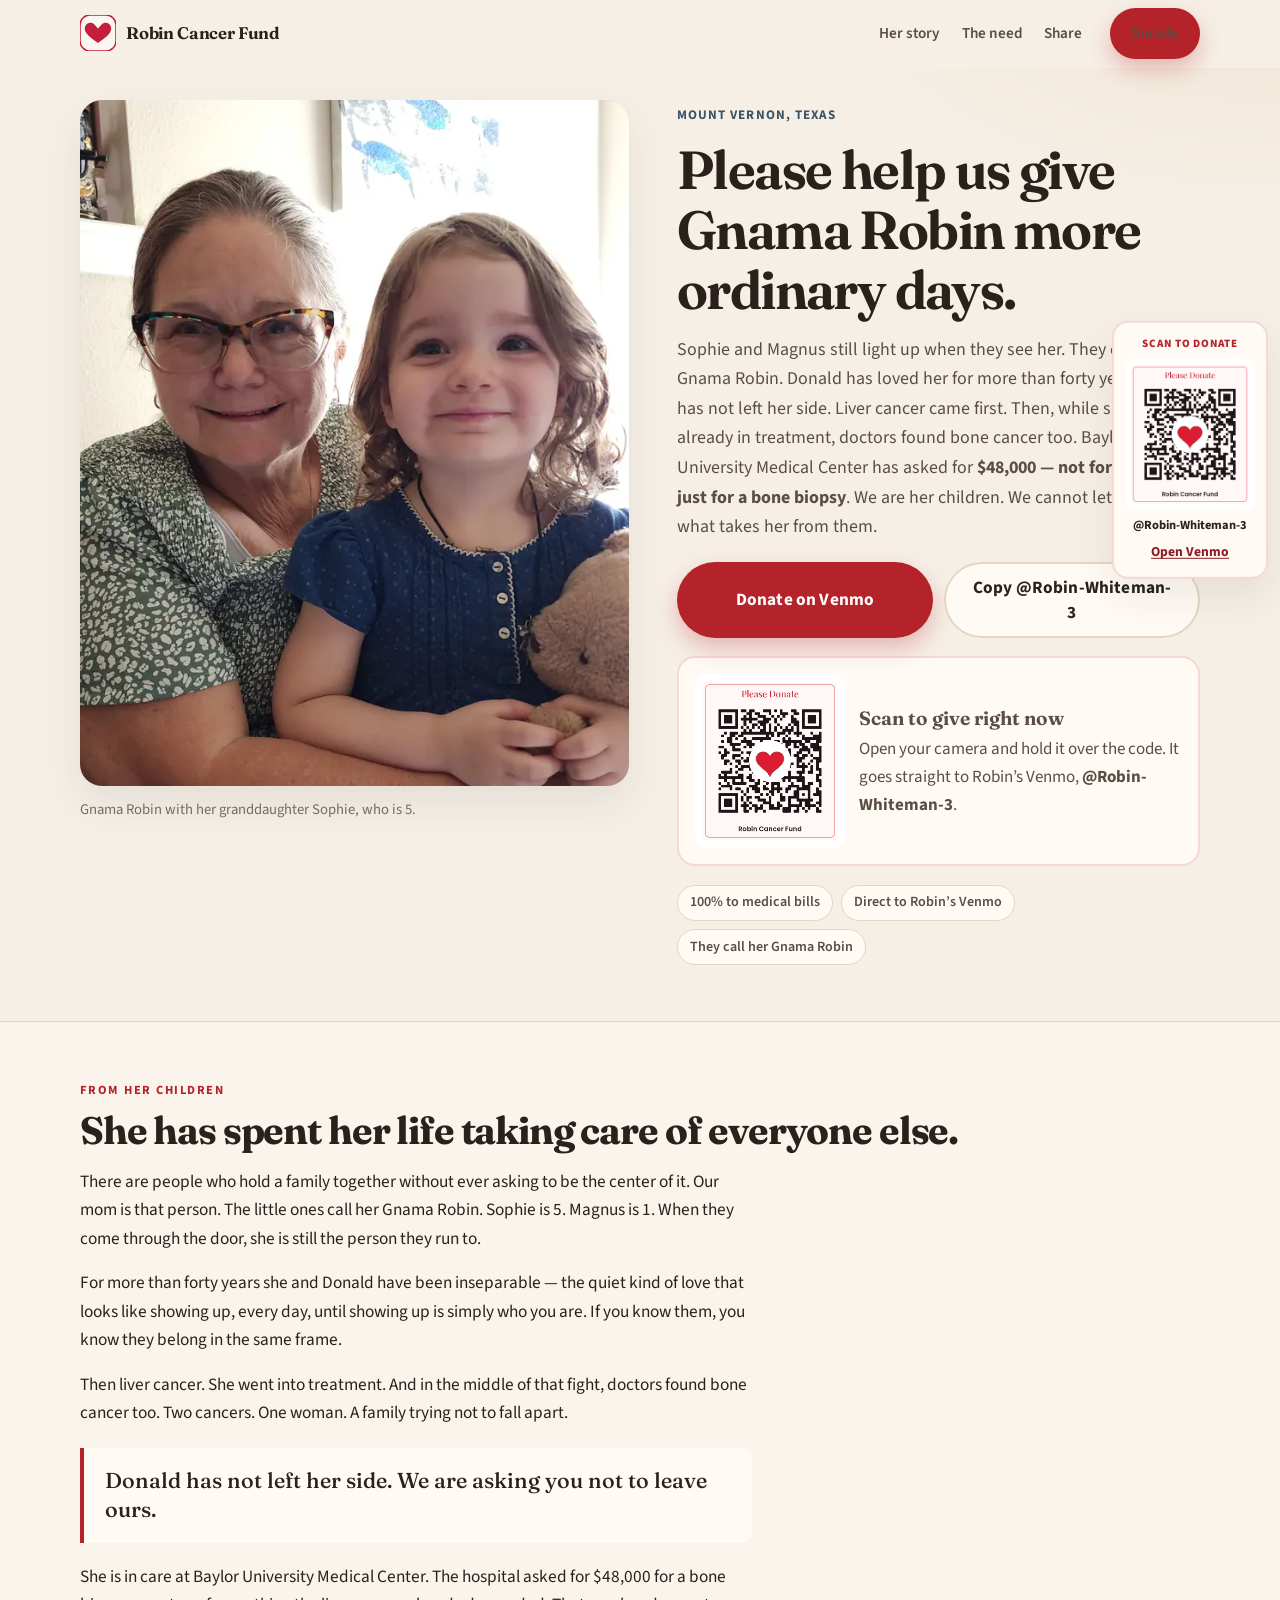
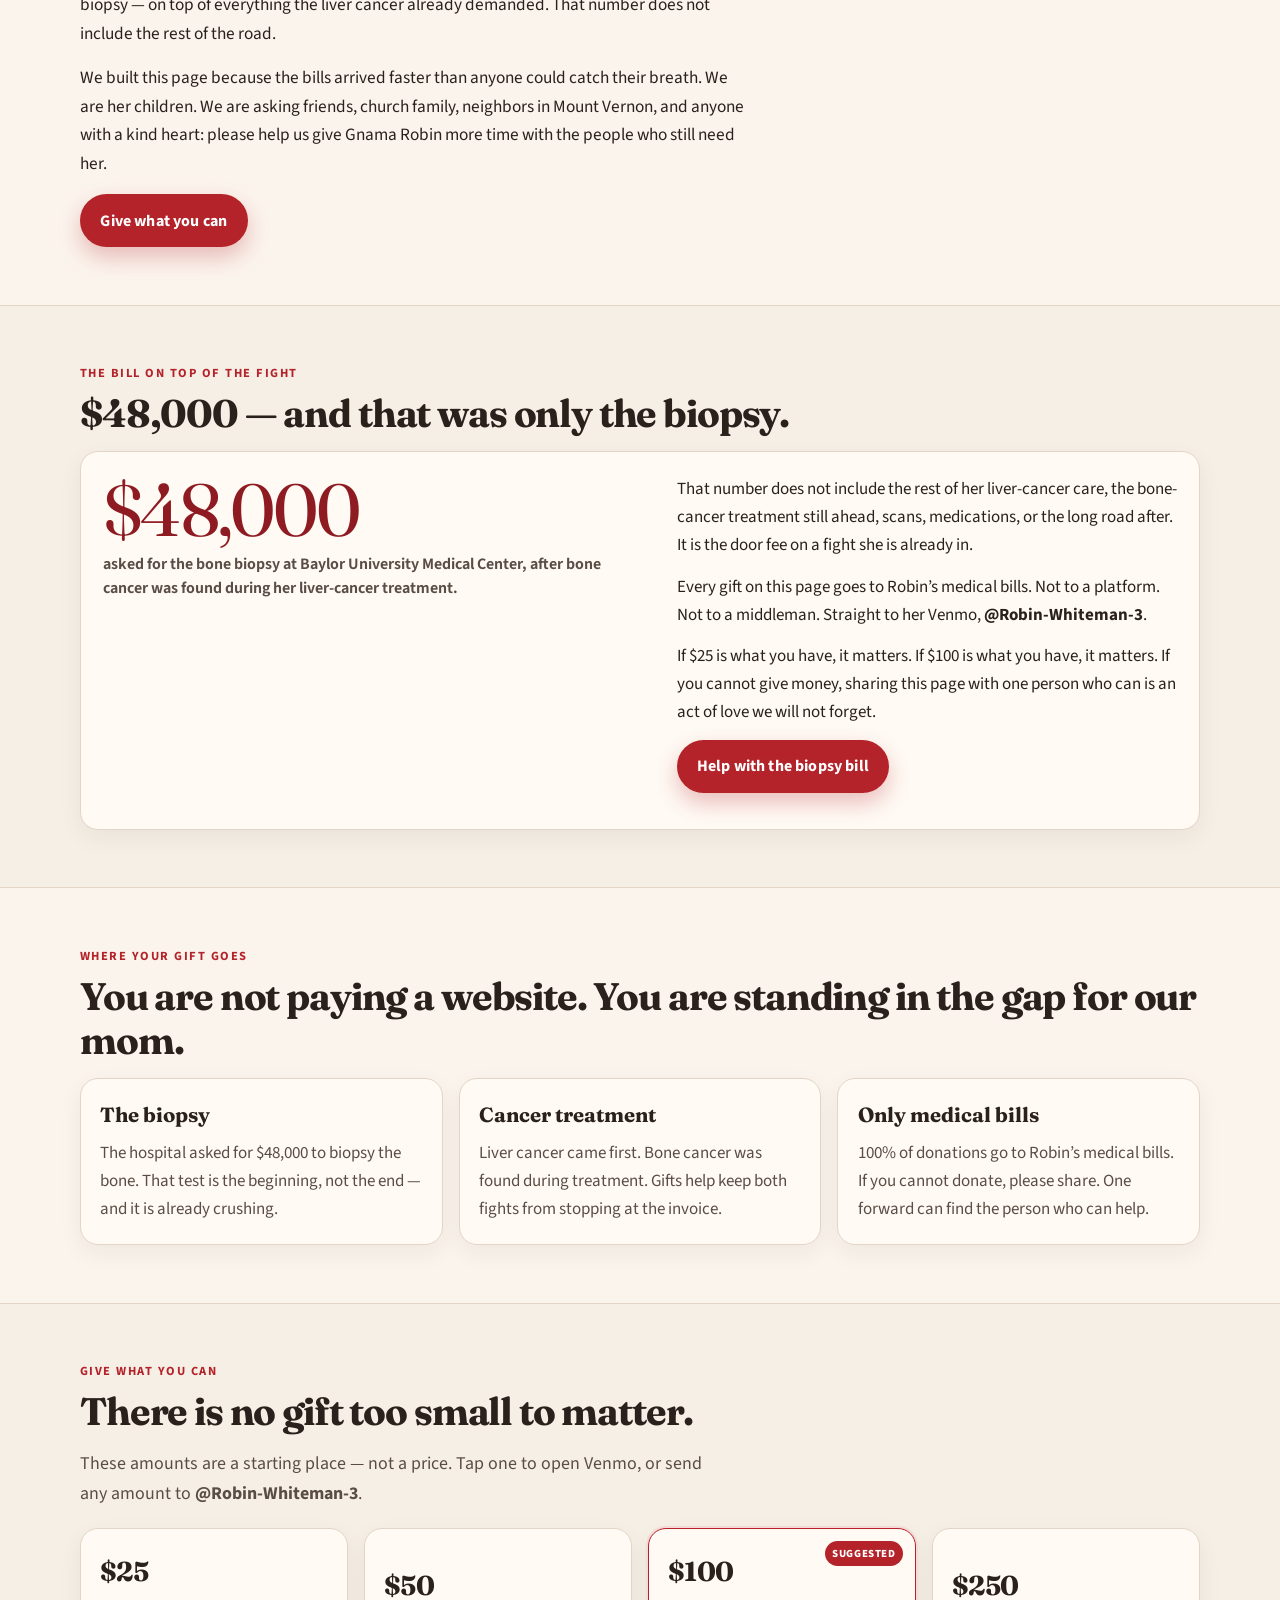
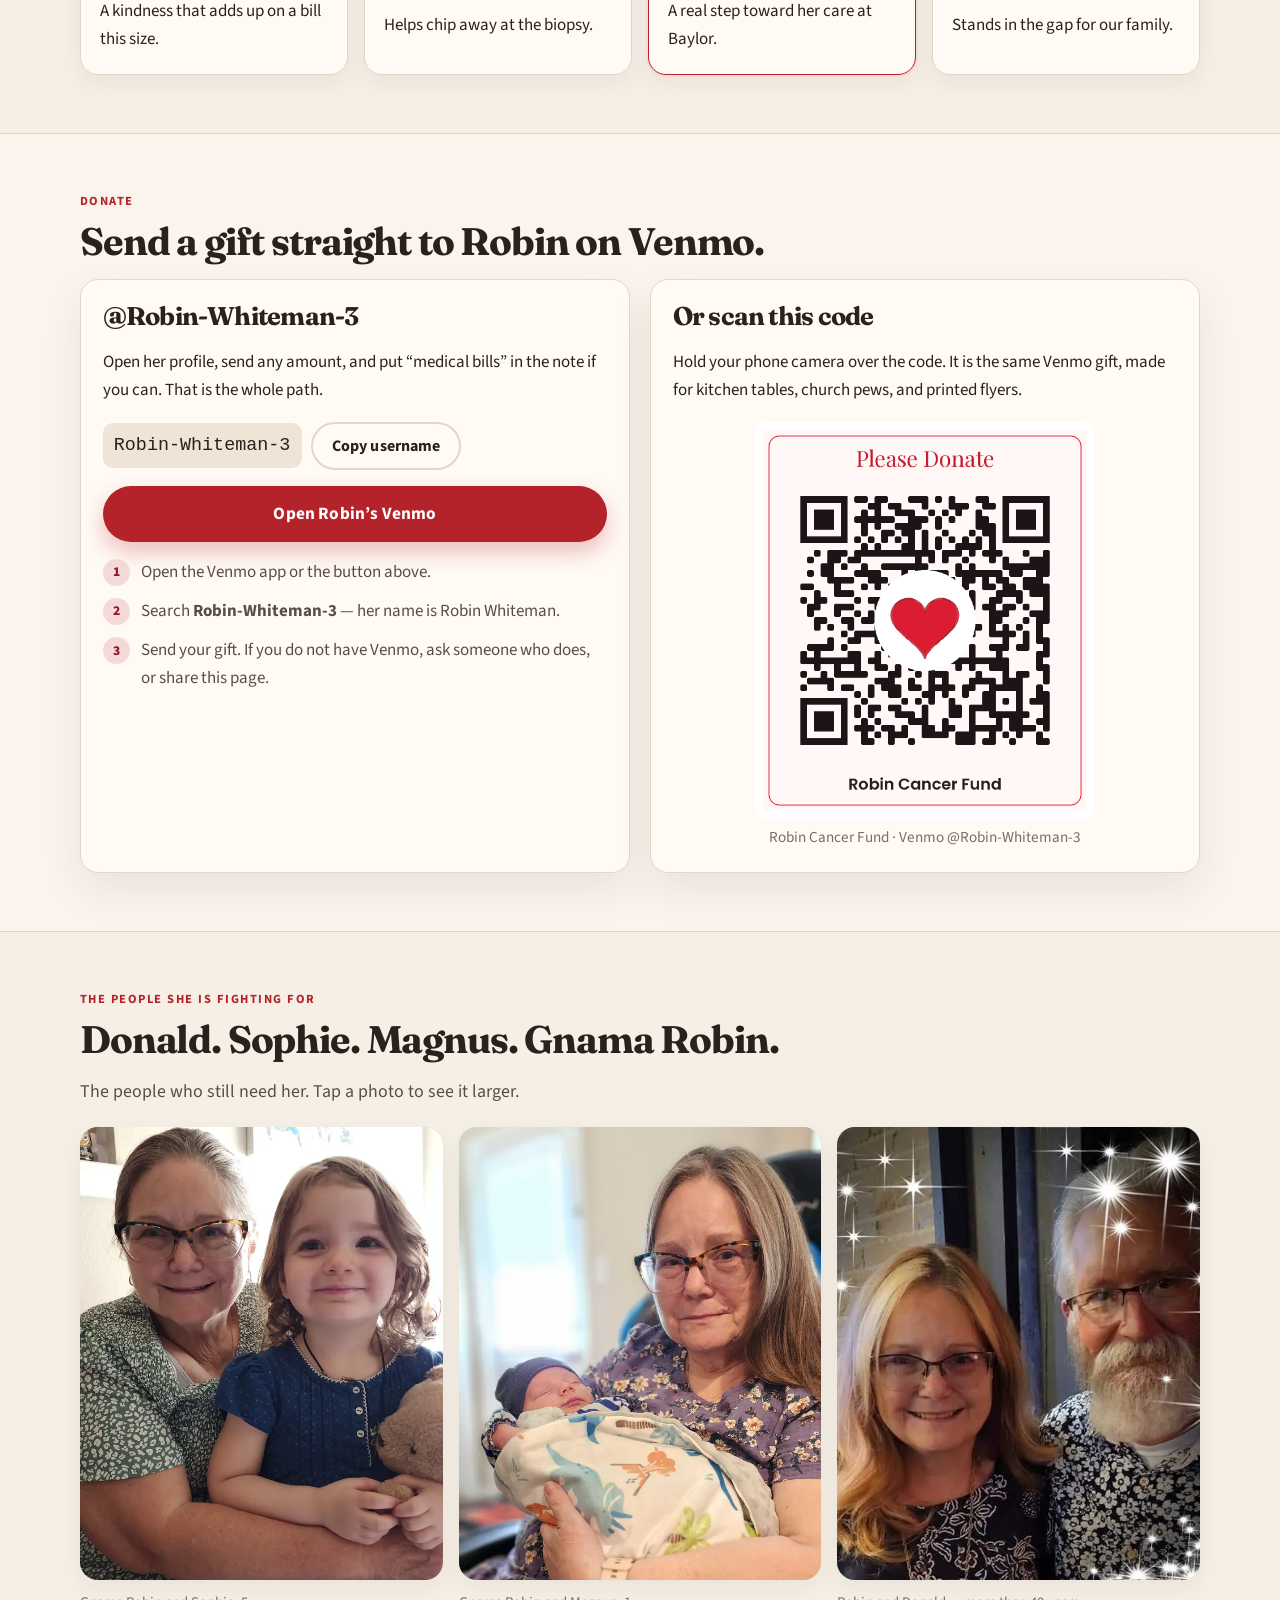
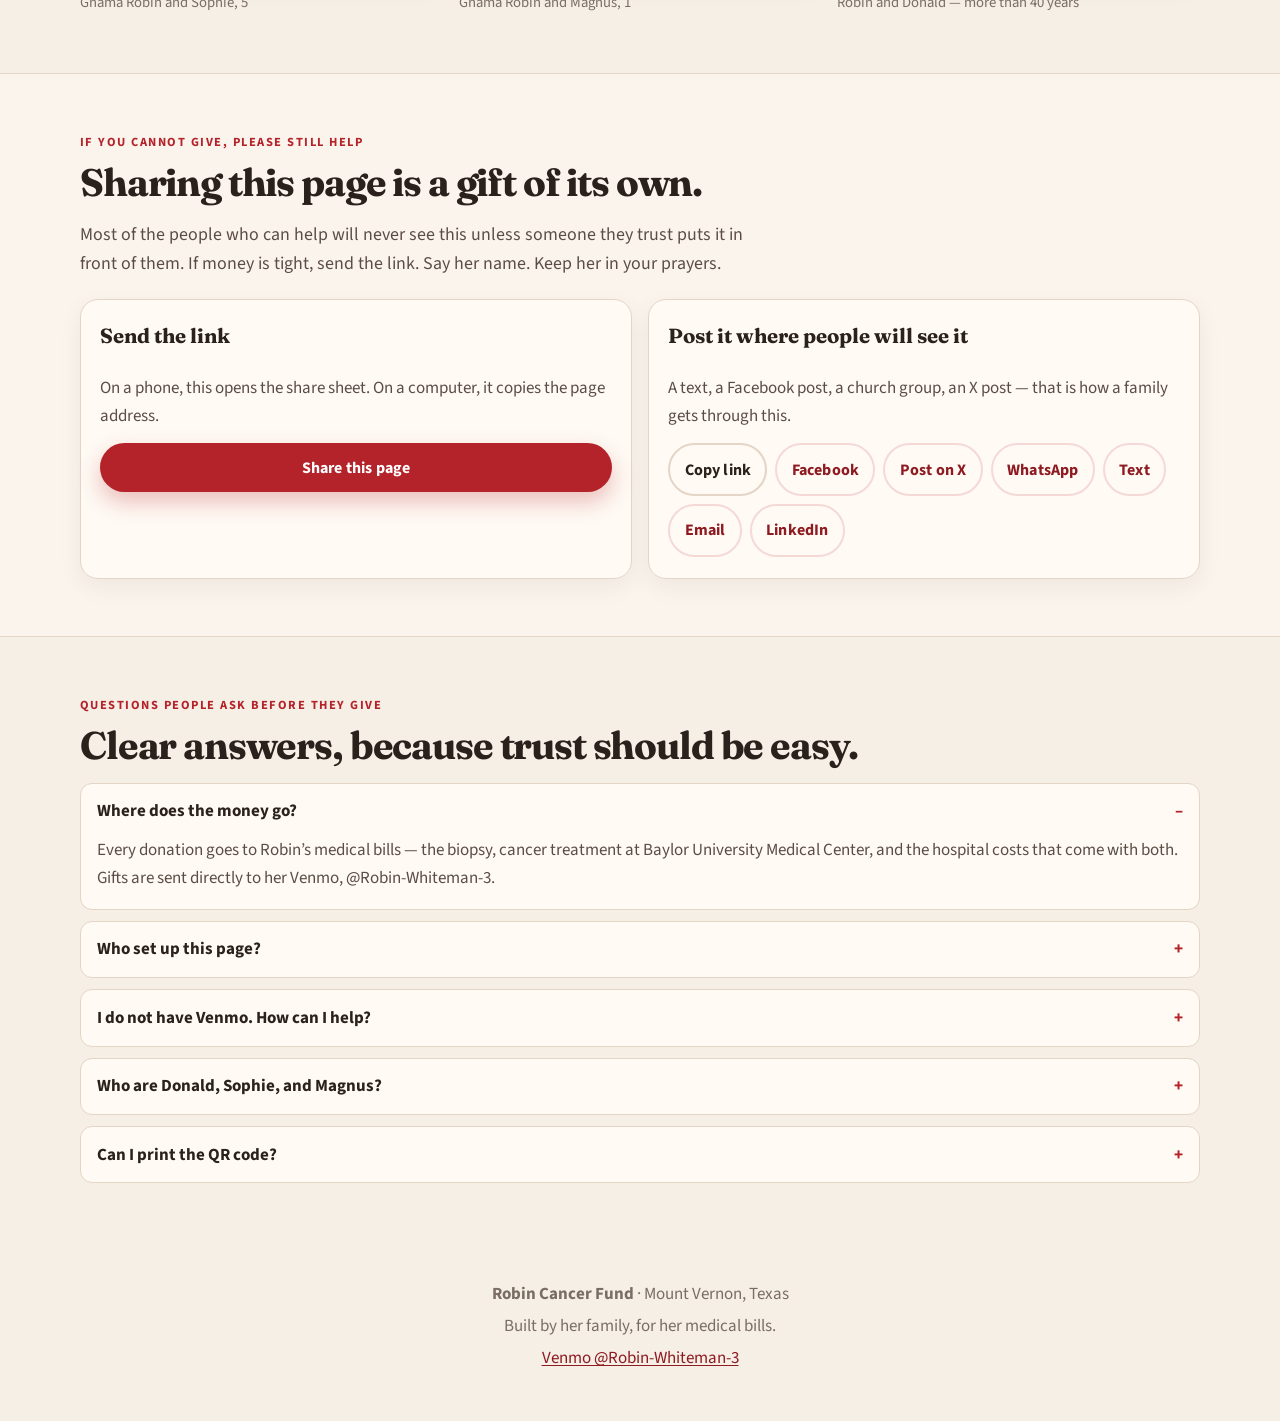
==== index.html @ 2c0c7317 "Add files via upload" ====
<!DOCTYPE html>
<html lang="en">
<head>
  <meta charset="utf-8">
  <meta name="viewport" content="width=device-width, initial-scale=1, viewport-fit=cover">
  <title>Help Robin Whiteman Fight Cancer — Robin Cancer Fund</title>
  <meta name="description" content="Help Gnama Robin. Liver cancer, then bone cancer found in treatment. Her family is raising funds for medical bills at Baylor University Medical Center. Donate on Venmo @Robin-Whiteman-3.">
  <meta name="theme-color" content="#f6efe6">
  <meta name="color-scheme" content="light">
  <meta name="robots" content="index,follow">
  <link rel="canonical" href="https://YOURUSER.github.io/robin-cancer-fund/">

  <meta property="og:type" content="website">
  <meta property="og:title" content="Help Robin Whiteman fight for more time with the people she loves">
  <meta property="og:description" content="They call her Gnama Robin. Liver cancer came first. Then doctors found bone cancer too. Please give or share — every gift goes to her medical bills.">
  <meta property="og:url" content="https://YOURUSER.github.io/robin-cancer-fund/">
  <meta property="og:image" content="https://YOURUSER.github.io/robin-cancer-fund/assets/img/og-share.jpg">
  <meta property="og:image:width" content="1200">
  <meta property="og:image:height" content="630">
  <meta property="og:image:alt" content="Robin Whiteman with her granddaughter Sophie">

  <meta name="twitter:card" content="summary_large_image">
  <meta name="twitter:title" content="Help Robin Whiteman fight cancer">
  <meta name="twitter:description" content="They call her Gnama Robin. Liver cancer, then bone cancer found in treatment. A $48,000 biopsy bill. Every gift goes to her medical bills on Venmo.">
  <meta name="twitter:image" content="https://YOURUSER.github.io/robin-cancer-fund/assets/img/og-share.jpg">

  <link rel="icon" href="assets/img/favicon.svg" type="image/svg+xml">
  <link rel="icon" href="assets/img/favicon-32.png" sizes="32x32" type="image/png">
  <link rel="apple-touch-icon" href="assets/img/apple-touch-icon.png">
  <link rel="manifest" href="site.webmanifest">

  <link rel="preconnect" href="https://fonts.googleapis.com">
  <link rel="preconnect" href="https://fonts.gstatic.com" crossorigin>
  <link rel="preload" as="style" href="https://fonts.googleapis.com/css2?family=Fraunces:opsz,wght@9..144,500;9..144,650;9..144,700&family=Source+Sans+3:ital,wght@0,400;0,600;0,700;1,400&display=swap">
  <link rel="stylesheet" href="https://fonts.googleapis.com/css2?family=Fraunces:opsz,wght@9..144,500;9..144,650;9..144,700&family=Source+Sans+3:ital,wght@0,400;0,600;0,700;1,400&display=swap">
  <link rel="preload" as="image" href="assets/img/robin-sophie-960.webp" type="image/webp" imagesrcset="assets/img/robin-sophie-640.webp 640w, assets/img/robin-sophie-960.webp 960w, assets/img/robin-sophie-1400.webp 1400w" imagesizes="(max-width: 899px) 100vw, 48vw">
  <link rel="stylesheet" href="assets/css/styles.css">

  <script type="application/ld+json">
  {
    "@context": "https://schema.org",
    "@type": "WebPage",
    "name": "Robin Cancer Fund",
    "headline": "Help Robin Whiteman fight for more time with the people she loves",
    "description": "A family fundraising page for Gnama Robin’s medical bills after liver cancer, and bone cancer found during treatment.",
    "inLanguage": "en-US",
    "about": {
      "@type": "Person",
      "name": "Robin J. Whiteman",
      "givenName": "Robin",
      "familyName": "Whiteman",
      "homeLocation": {
        "@type": "Place",
        "address": {
          "@type": "PostalAddress",
          "addressLocality": "Mount Vernon",
          "addressRegion": "TX",
          "addressCountry": "US"
        }
      }
    }
  }
  </script>
</head>
<body>
  <a class="skip-link" href="#donate">Skip to donate</a>

  <header class="site-header">
    <div class="header-inner">
      <a class="brand" href="#top">
        <svg class="brand-mark" viewBox="0 0 36 36" aria-hidden="true">
          <rect width="36" height="36" rx="10" fill="#FBF6F1" stroke="#C41E3A" stroke-width="1.5"/>
          <path fill="#C41E3A" d="M18 28s-8.1-5.2-11.5-9.7C4 15.3 4.2 11 7.2 8.8c2.2-1.7 5.4-1.3 7.2.7L18 13.6l3.6-4.1c1.8-2 5-2.4 7.2-.7 3 2.2 3.2 6.5.7 9.5C26.1 22.8 18 28 18 28z"/>
        </svg>
        <span class="brand-name">Robin Cancer Fund</span>
      </a>
      <nav class="nav" aria-label="Page">
        <a href="#story">Her story</a>
        <a href="#need">The need</a>
        <a href="#share">Share</a>
        <a class="btn btn-primary header-cta" href="https://account.venmo.com/u/Robin-Whiteman-3" target="_blank" rel="noopener noreferrer">Donate</a>
      </nav>
      <a class="btn btn-primary header-cta header-cta-mobile" href="https://account.venmo.com/u/Robin-Whiteman-3" target="_blank" rel="noopener noreferrer">Donate</a>
    </div>
  </header>

  <main id="top">
    <section class="hero">
      <div class="container hero-grid">
        <figure class="hero-media">
          <div class="hero-photo-wrap">
            <picture>
              <source type="image/webp" srcset="assets/img/robin-sophie-640.webp 640w, assets/img/robin-sophie-960.webp 960w, assets/img/robin-sophie-1400.webp 1400w" sizes="(max-width: 899px) 92vw, 46vw">
              <img
                src="assets/img/robin-sophie.jpg"
                srcset="assets/img/robin-sophie-640.jpg 640w, assets/img/robin-sophie-960.jpg 960w, assets/img/robin-sophie-1400.jpg 1400w"
                sizes="(max-width: 899px) 92vw, 46vw"
                width="960"
                height="2059"
                alt="Robin Whiteman smiling with her granddaughter Sophie"
                fetchpriority="high">
            </picture>
          </div>
          <figcaption class="hero-caption">Gnama Robin with her granddaughter Sophie, who is 5.</figcaption>
        </figure>

        <div class="hero-copy">
          <p class="kicker">Mount Vernon, Texas</p>
          <h1>Please help us give Gnama Robin more ordinary days.</h1>
          <p class="lede">Sophie and Magnus still light up when they see her. They call her Gnama Robin. Donald has loved her for more than forty years, and he has not left her side. Liver cancer came first. Then, while she was already in treatment, doctors found bone cancer too. Baylor University Medical Center has asked for <strong>$48,000 — not for the cure, just for a bone biopsy</strong>. We are her children. We cannot let a bill be what takes her from them.</p>
          <div class="hero-ctas">
            <a class="btn btn-primary btn-large" href="https://account.venmo.com/u/Robin-Whiteman-3" target="_blank" rel="noopener noreferrer">Donate on Venmo</a>
            <button class="btn btn-secondary btn-large" type="button" data-copy="Robin-Whiteman-3">Copy @Robin-Whiteman-3</button>
          </div>
          <div class="hero-qr" id="hero-qr">
            <img src="assets/img/qr-donate.png" width="1058" height="1246" alt="Scan this QR code to donate to Robin on Venmo">
            <div>
              <p class="hero-qr-title">Scan to give right now</p>
              <p>Open your camera and hold it over the code. It goes straight to Robin’s Venmo, <strong>@Robin-Whiteman-3</strong>.</p>
            </div>
          </div>
          <div class="trust-row" aria-label="Why this page is trustworthy">
            <span class="trust-chip">100% to medical bills</span>
            <span class="trust-chip">Direct to Robin’s Venmo</span>
            <span class="trust-chip">They call her Gnama Robin</span>
          </div>
        </div>
      </div>
    </section>

    <section class="section section-alt" id="story">
      <div class="container">
        <p class="section-kicker">From her children</p>
        <h2 class="section-title">She has spent her life taking care of everyone else.</h2>
        <div class="story">
          <p>There are people who hold a family together without ever asking to be the center of it. Our mom is that person. The little ones call her Gnama Robin. Sophie is 5. Magnus is 1. When they come through the door, she is still the person they run to.</p>
          <p>For more than forty years she and Donald have been inseparable — the quiet kind of love that looks like showing up, every day, until showing up is simply who you are. If you know them, you know they belong in the same frame.</p>
          <p>Then liver cancer. She went into treatment. And in the middle of that fight, doctors found bone cancer too. Two cancers. One woman. A family trying not to fall apart.</p>
          <blockquote class="pull-quote">Donald has not left her side. We are asking you not to leave ours.</blockquote>
          <p>She is in care at Baylor University Medical Center. The hospital asked for $48,000 for a bone biopsy — on top of everything the liver cancer already demanded. That number does not include the rest of the road.</p>
          <p>We built this page because the bills arrived faster than anyone could catch their breath. We are her children. We are asking friends, church family, neighbors in Mount Vernon, and anyone with a kind heart: please help us give Gnama Robin more time with the people who still need her.</p>
          <p><a class="btn btn-primary" href="#donate">Give what you can</a></p>
        </div>
      </div>
    </section>

    <section class="section" id="need">
      <div class="container">
        <p class="section-kicker">The bill on top of the fight</p>
        <h2 class="section-title">$48,000 — and that was only the biopsy.</h2>
        <div class="need-panel reveal">
          <p class="need-amount">$48,000<span>asked for the bone biopsy at Baylor University Medical Center, after bone cancer was found during her liver-cancer treatment.</span></p>
          <div class="need-copy">
            <p>That number does not include the rest of her liver-cancer care, the bone-cancer treatment still ahead, scans, medications, or the long road after. It is the door fee on a fight she is already in.</p>
            <p>Every gift on this page goes to Robin’s medical bills. Not to a platform. Not to a middleman. Straight to her Venmo, <strong>@Robin-Whiteman-3</strong>.</p>
            <p>If $25 is what you have, it matters. If $100 is what you have, it matters. If you cannot give money, sharing this page with one person who can is an act of love we will not forget.</p>
            <p><a class="btn btn-primary" href="https://account.venmo.com/u/Robin-Whiteman-3" target="_blank" rel="noopener noreferrer">Help with the biopsy bill</a></p>
          </div>
        </div>
      </div>
    </section>

    <section class="section section-alt" id="help">
      <div class="container">
        <p class="section-kicker">Where your gift goes</p>
        <h2 class="section-title">You are not paying a website. You are standing in the gap for our mom.</h2>
        <div class="help-grid">
          <article class="card reveal">
            <h3>The biopsy</h3>
            <p>The hospital asked for $48,000 to biopsy the bone. That test is the beginning, not the end — and it is already crushing.</p>
          </article>
          <article class="card reveal">
            <h3>Cancer treatment</h3>
            <p>Liver cancer came first. Bone cancer was found during treatment. Gifts help keep both fights from stopping at the invoice.</p>
          </article>
          <article class="card reveal">
            <h3>Only medical bills</h3>
            <p>100% of donations go to Robin’s medical bills. If you cannot donate, please share. One forward can find the person who can help.</p>
          </article>
        </div>
      </div>
    </section>

    <section class="section" id="amounts">
      <div class="container">
        <p class="section-kicker">Give what you can</p>
        <h2 class="section-title">There is no gift too small to matter.</h2>
        <p class="lede" style="max-width: 40rem;">These amounts are a starting place — not a price. Tap one to open Venmo, or send any amount to <strong>@Robin-Whiteman-3</strong>.</p>
        <div class="gift-grid">
          <button class="card gift-card" type="button" data-venmo="25" aria-label="Donate 25 dollars on Venmo">
            <strong>$25</strong>
            A kindness that adds up on a bill this size.
          </button>
          <button class="card gift-card" type="button" data-venmo="50" aria-label="Donate 50 dollars on Venmo">
            <strong>$50</strong>
            Helps chip away at the biopsy.
          </button>
          <button class="card gift-card is-featured" type="button" data-venmo="100" aria-label="Donate 100 dollars on Venmo, suggested amount">
            <span class="ribbon">Suggested</span>
            <strong>$100</strong>
            A real step toward her care at Baylor.
          </button>
          <button class="card gift-card" type="button" data-venmo="250" aria-label="Donate 250 dollars on Venmo">
            <strong>$250</strong>
            Stands in the gap for our family.
          </button>
        </div>
      </div>
    </section>

    <section class="section section-alt" id="donate">
      <div class="container">
        <p class="section-kicker">Donate</p>
        <h2 class="section-title">Send a gift straight to Robin on Venmo.</h2>
        <div class="donate-grid">
          <div class="venmo-box reveal">
            <h3 class="section-title" style="font-size: 1.6rem;">@Robin-Whiteman-3</h3>
            <p>Open her profile, send any amount, and put “medical bills” in the note if you can. That is the whole path.</p>
            <div class="venmo-name">
              <code>Robin-Whiteman-3</code>
              <button class="btn btn-secondary" type="button" data-copy="Robin-Whiteman-3">Copy username</button>
            </div>
            <a class="btn btn-primary btn-large btn-full" href="https://account.venmo.com/u/Robin-Whiteman-3" target="_blank" rel="noopener noreferrer">Open Robin’s Venmo</a>
            <ol class="steps">
              <li>Open the Venmo app or the button above.</li>
              <li>Search <strong>Robin-Whiteman-3</strong> — her name is Robin Whiteman.</li>
              <li>Send your gift. If you do not have Venmo, ask someone who does, or share this page.</li>
            </ol>
          </div>
          <div class="qr-box reveal" id="qr">
            <h3 class="section-title" style="font-size: 1.6rem;">Or scan this code</h3>
            <p>Hold your phone camera over the code. It is the same Venmo gift, made for kitchen tables, church pews, and printed flyers.</p>
            <img src="assets/img/qr-donate.png" width="1058" height="1246" alt="Please donate QR code for the Robin Cancer Fund">
            <p class="qr-note">Robin Cancer Fund · Venmo @Robin-Whiteman-3</p>
          </div>
        </div>
      </div>
    </section>

    <section class="section" id="photos">
      <div class="container">
        <p class="section-kicker">The people she is fighting for</p>
        <h2 class="section-title">Donald. Sophie. Magnus. Gnama Robin.</h2>
        <p class="lede" style="max-width: 42rem;">The people who still need her. Tap a photo to see it larger.</p>
        <div class="gallery">
          <button class="gallery-item reveal" type="button" data-lightbox data-full="assets/img/robin-sophie-1400.jpg" data-caption="Gnama Robin with her granddaughter Sophie, who is 5.">
            <div class="frame">
              <picture>
                <source type="image/webp" srcset="assets/img/robin-sophie-640.webp 640w, assets/img/robin-sophie-960.webp 960w" sizes="(max-width: 899px) 92vw, 30vw">
                <img src="assets/img/robin-sophie-640.jpg" width="640" height="1372" alt="Robin with her granddaughter Sophie">
              </picture>
            </div>
            <span class="hero-caption">Gnama Robin and Sophie, 5</span>
          </button>
          <button class="gallery-item reveal" type="button" data-lightbox data-full="assets/img/robin-magnus-1400.jpg" data-caption="Gnama Robin with her grandson Magnus, who is 1.">
            <div class="frame">
              <picture>
                <source type="image/webp" srcset="assets/img/robin-magnus-640.webp 640w, assets/img/robin-magnus-960.webp 960w" sizes="(max-width: 899px) 92vw, 30vw">
                <img src="assets/img/robin-magnus-640.jpg" width="640" height="1370" alt="Robin holding her grandson Magnus as a newborn" style="object-position: center 18%;">
              </picture>
            </div>
            <span class="hero-caption">Gnama Robin and Magnus, 1</span>
          </button>
          <button class="gallery-item landscape reveal" type="button" data-lightbox data-full="assets/img/robin-donald.jpg" data-caption="Robin and Donald. Together more than 40 years, and still inseparable.">
            <div class="frame">
              <picture>
                <source type="image/webp" srcset="assets/img/robin-donald.webp">
                <img src="assets/img/robin-donald.jpg" width="614" height="626" alt="Robin and her husband Donald">
              </picture>
            </div>
            <span class="hero-caption">Robin and Donald — more than 40 years</span>
          </button>
        </div>
      </div>
    </section>

    <section class="section section-alt" id="share">
      <div class="container">
        <p class="section-kicker">If you cannot give, please still help</p>
        <h2 class="section-title">Sharing this page is a gift of its own.</h2>
        <p class="lede" style="max-width: 42rem;">Most of the people who can help will never see this unless someone they trust puts it in front of them. If money is tight, send the link. Say her name. Keep her in your prayers.</p>
        <div class="share-grid">
          <div class="card share-card reveal">
            <h3>Send the link</h3>
            <p>On a phone, this opens the share sheet. On a computer, it copies the page address.</p>
            <button class="btn btn-primary" type="button" data-share>Share this page</button>
          </div>
          <div class="card share-card reveal">
            <h3>Post it where people will see it</h3>
            <p>A text, a Facebook post, a church group, an X post — that is how a family gets through this.</p>
            <div class="share-actions">
              <button class="btn btn-secondary" type="button" data-copy-link>Copy link</button>
              <a class="btn btn-ghost" href="#" data-facebook-share>Facebook</a>
              <a class="btn btn-ghost" href="#" data-x-share>Post on X</a>
              <a class="btn btn-ghost" href="#" data-whatsapp-share>WhatsApp</a>
              <a class="btn btn-ghost" href="sms:" data-sms-share>Text</a>
              <a class="btn btn-ghost" href="#" data-email-share>Email</a>
              <a class="btn btn-ghost" href="#" data-linkedin-share>LinkedIn</a>
            </div>
          </div>
        </div>
      </div>
    </section>

    <section class="section" id="faq">
      <div class="container">
        <p class="section-kicker">Questions people ask before they give</p>
        <h2 class="section-title">Clear answers, because trust should be easy.</h2>
        <div class="faq-list">
          <details open>
            <summary>Where does the money go?</summary>
            <p>Every donation goes to Robin’s medical bills — the biopsy, cancer treatment at Baylor University Medical Center, and the hospital costs that come with both. Gifts are sent directly to her Venmo, @Robin-Whiteman-3.</p>
          </details>
          <details>
            <summary>Who set up this page?</summary>
            <p>Robin’s children. This is not a hospital campaign and not a charity with overhead. It is a family asking for help in public, with her name, her photos, and her Venmo.</p>
          </details>
          <details>
            <summary>I do not have Venmo. How can I help?</summary>
            <p>You can download Venmo and send a gift to Robin-Whiteman-3, ask a family member to send on your behalf, or share this page with someone who can give. Sharing is help.</p>
          </details>
          <details>
            <summary>Who are Donald, Sophie, and Magnus?</summary>
            <p>Donald is Robin’s husband. They have been together more than 40 years and are inseparable. The grandchildren call her Gnama Robin. Sophie is her granddaughter, 5. Magnus is her grandson, 1.</p>
          </details>
          <details>
            <summary>Can I print the QR code?</summary>
            <p>Yes. Use File → Print, or screenshot the Donate section. The QR and the Venmo name are designed to survive a flyer on a fridge.</p>
          </details>
        </div>
      </div>
    </section>
  </main>

  <footer class="site-footer">
    <div class="container">
      <p><strong>Robin Cancer Fund</strong> · Mount Vernon, Texas</p>
      <p>Built by her family, for her medical bills.</p>
      <p><a href="https://account.venmo.com/u/Robin-Whiteman-3" target="_blank" rel="noopener noreferrer">Venmo @Robin-Whiteman-3</a></p>
    </div>
  </footer>

  <aside class="qr-float" aria-label="Scan to donate">
    <p class="qr-float-kicker">Scan to donate</p>
    <img src="assets/img/qr-donate.png" width="1058" height="1246" alt="QR code to donate to Robin on Venmo">
    <p class="qr-float-name">@Robin-Whiteman-3</p>
    <a href="https://account.venmo.com/u/Robin-Whiteman-3" target="_blank" rel="noopener noreferrer">Open Venmo</a>
  </aside>

  <div class="mobile-bar" role="region" aria-label="Quick donate">
    <a class="btn btn-primary" href="https://account.venmo.com/u/Robin-Whiteman-3" target="_blank" rel="noopener noreferrer">Donate</a>
    <a class="btn btn-secondary" href="#qr">Scan QR</a>
  </div>

  <div class="lightbox" aria-hidden="true" role="dialog" aria-label="Larger photo">
    <button class="lightbox-close" type="button" aria-label="Close photo">&times;</button>
    <div>
      <img alt="">
      <p class="lightbox-caption"></p>
    </div>
  </div>

  <script src="assets/js/main.js" defer></script>
</body>
</html>
---- assets/css/styles.css ----
/* Robin Cancer Fund — mobile-first donation splash */

:root {
  color-scheme: light;
  --bg: #f6efe6;
  --bg-deep: #efe4d6;
  --paper: #fffaf4;
  --ink: #2a211c;
  --ink-soft: #5a4d45;
  --muted: #7a6d64;
  --line: #e4d5c6;
  --rose: #b4232a;
  --rose-dark: #8e1b21;
  --rose-soft: #f4d9d6;
  --heart: #c41e3a;
  --trust: #3c5566;
  --trust-soft: #e4eef3;
  --gold: #b08956;
  --shadow: 0 18px 40px rgba(42, 33, 28, 0.08);
  --shadow-soft: 0 8px 24px rgba(42, 33, 28, 0.06);
  --radius: 18px;
  --radius-sm: 12px;
  --header-h: 68px;
  --bar-h: 72px;
  --max: 1120px;
  --font-serif: "Fraunces", "Iowan Old Style", "Palatino Linotype", Palatino, serif;
  --font-sans: "Source Sans 3", "Segoe UI", "Helvetica Neue", Arial, sans-serif;
}

*,
*::before,
*::after {
  box-sizing: border-box;
}

html {
  scroll-behavior: smooth;
  scroll-padding-top: calc(var(--header-h) + 12px);
}

body {
  margin: 0;
  font-family: var(--font-sans);
  font-size: 1.0625rem;
  line-height: 1.65;
  color: var(--ink);
  background:
    radial-gradient(1200px 500px at 10% -10%, #fbe7dc 0%, transparent 55%),
    radial-gradient(900px 420px at 100% 0%, #efe6d4 0%, transparent 50%),
    var(--bg);
  -webkit-font-smoothing: antialiased;
  text-rendering: optimizeLegibility;
}

body.has-lightbox {
  overflow: hidden;
}

img {
  max-width: 100%;
  height: auto;
  display: block;
}

a {
  color: var(--rose-dark);
  text-underline-offset: 2px;
}

a:hover {
  color: var(--rose);
}

:focus-visible {
  outline: 3px solid var(--rose);
  outline-offset: 3px;
}

.skip-link {
  position: absolute;
  left: 12px;
  top: -48px;
  z-index: 100;
  background: var(--rose);
  color: #fff;
  padding: 0.55rem 0.9rem;
  border-radius: 8px;
  text-decoration: none;
  font-weight: 600;
}

.skip-link:focus {
  top: 12px;
}

.container {
  width: min(var(--max), calc(100% - 2rem));
  margin-inline: auto;
}

.site-header {
  position: sticky;
  top: 0;
  z-index: 50;
  height: var(--header-h);
  display: flex;
  align-items: center;
  background: rgba(246, 239, 230, 0.88);
  backdrop-filter: blur(14px);
  border-bottom: 1px solid transparent;
}

.site-header.is-scrolled {
  border-bottom-color: var(--line);
  box-shadow: 0 8px 24px rgba(42, 33, 28, 0.06);
}

.header-inner {
  width: min(var(--max), calc(100% - 2rem));
  margin-inline: auto;
  display: flex;
  align-items: center;
  justify-content: space-between;
  gap: 1rem;
}

.brand {
  display: flex;
  align-items: center;
  gap: 0.65rem;
  text-decoration: none;
  color: var(--ink);
  min-width: 0;
}

.brand-mark {
  width: 36px;
  height: 36px;
  flex: none;
}

.brand-name {
  font-family: var(--font-serif);
  font-weight: 650;
  font-size: 1.05rem;
  letter-spacing: -0.02em;
  white-space: nowrap;
}

.nav {
  display: none;
  align-items: center;
  gap: 1.35rem;
}

.nav a {
  color: var(--ink-soft);
  text-decoration: none;
  font-weight: 600;
  font-size: 0.95rem;
}

.nav a:hover {
  color: var(--ink);
}

.header-cta {
  margin-left: 0.4rem;
}

.header-cta-mobile {
  flex: none;
  min-height: 42px;
  padding: 0.45rem 0.95rem;
}

.btn {
  display: inline-flex;
  align-items: center;
  justify-content: center;
  gap: 0.45rem;
  min-height: 48px;
  padding: 0.7rem 1.15rem;
  border-radius: 999px;
  border: 2px solid transparent;
  font-family: inherit;
  font-weight: 700;
  font-size: 1rem;
  letter-spacing: 0.01em;
  text-decoration: none;
  cursor: pointer;
  transition: transform 0.18s ease, background 0.18s ease, box-shadow 0.18s ease, color 0.18s ease;
}

.btn:active {
  transform: translateY(1px);
}

.btn-primary {
  background: var(--rose);
  color: #fff;
  box-shadow: 0 10px 22px rgba(180, 35, 42, 0.28);
}

.btn-primary:hover,
.btn-primary:focus-visible {
  background: var(--rose-dark);
  color: #fff;
}

.btn-secondary {
  background: var(--paper);
  color: var(--ink);
  border-color: var(--line);
}

.btn-secondary:hover {
  border-color: var(--ink);
  color: var(--ink);
}

.btn-ghost {
  background: transparent;
  color: var(--rose-dark);
  border-color: var(--rose-soft);
}

.btn-ghost:hover {
  background: var(--rose-soft);
  color: var(--rose-dark);
}

.btn-full {
  width: 100%;
}

.btn-large {
  min-height: 56px;
  padding-inline: 1.4rem;
  font-size: 1.08rem;
}

.btn.is-copied {
  background: var(--trust);
  border-color: var(--trust);
  color: #fff;
}

.hero {
  padding: 1.25rem 0 2.5rem;
}

.hero-grid {
  display: grid;
  gap: 1.5rem;
}

.hero-media {
  margin: 0;
}

.hero-photo-wrap {
  position: relative;
  border-radius: 22px;
  overflow: hidden;
  box-shadow: var(--shadow);
  background: #d9cbbd;
}

.hero-photo-wrap img,
.gallery-item img {
  width: 100%;
  height: 100%;
  object-fit: cover;
}

.hero-photo-wrap img {
  aspect-ratio: 5 / 4;
  object-position: center 36%;
}

.hero-caption {
  margin: 0.7rem 0 0;
  color: var(--muted);
  font-size: 0.92rem;
}

.kicker {
  display: inline-flex;
  flex-wrap: wrap;
  gap: 0.45rem 0.7rem;
  margin: 0 0 0.85rem;
  color: var(--trust);
  font-weight: 700;
  font-size: 0.82rem;
  letter-spacing: 0.08em;
  text-transform: uppercase;
}

.hero h1 {
  margin: 0 0 0.9rem;
  font-family: var(--font-serif);
  font-optical-sizing: auto;
  font-weight: 650;
  font-size: clamp(2rem, 6vw, 3.35rem);
  line-height: 1.12;
  letter-spacing: -0.03em;
}

.lede {
  margin: 0 0 1.25rem;
  color: var(--ink-soft);
  font-size: 1.12rem;
}

.hero-ctas {
  display: grid;
  gap: 0.7rem;
  margin-bottom: 1.15rem;
}

.trust-row {
  display: flex;
  flex-wrap: wrap;
  gap: 0.5rem;
}

.trust-chip {
  display: inline-flex;
  align-items: center;
  gap: 0.4rem;
  background: var(--paper);
  border: 1px solid var(--line);
  color: var(--ink-soft);
  border-radius: 999px;
  padding: 0.35rem 0.75rem;
  font-size: 0.88rem;
  font-weight: 600;
}

.hero-qr {
  display: grid;
  gap: 0.85rem;
  align-items: center;
  background: var(--paper);
  border: 2px solid var(--rose-soft);
  border-radius: var(--radius);
  padding: 1rem;
  margin: 0 0 1.15rem;
}

.hero-qr img {
  width: min(100%, 220px);
  margin-inline: auto;
  background: #fff;
  padding: 8px;
  border-radius: 12px;
}

.hero-qr-title {
  margin: 0 0 0.35rem;
  font-family: var(--font-serif);
  font-size: 1.2rem;
  font-weight: 650;
}

.hero-qr p {
  margin: 0;
  color: var(--ink-soft);
}

.qr-float {
  display: none;
}

.section {
  padding: 2.6rem 0;
}

.section-alt {
  background: rgba(255, 250, 244, 0.55);
  border-block: 1px solid var(--line);
}

.section-kicker {
  margin: 0 0 0.45rem;
  color: var(--rose);
  font-weight: 700;
  letter-spacing: 0.12em;
  text-transform: uppercase;
  font-size: 0.78rem;
}

.section-title {
  margin: 0 0 1rem;
  font-family: var(--font-serif);
  font-size: clamp(1.7rem, 4vw, 2.4rem);
  line-height: 1.15;
  letter-spacing: -0.03em;
}

.story {
  max-width: 42rem;
}

.story p {
  margin: 0 0 1rem;
  font-size: 1.08rem;
}

.story p:last-child {
  margin-bottom: 0;
}

.pull-quote {
  margin: 1.25rem 0;
  padding: 1.15rem 1.2rem 1.15rem 1.3rem;
  border-left: 4px solid var(--rose);
  background: var(--paper);
  border-radius: 0 var(--radius-sm) var(--radius-sm) 0;
  font-family: var(--font-serif);
  font-size: 1.35rem;
  line-height: 1.35;
  font-weight: 500;
}

.need-panel {
  display: grid;
  gap: 1.25rem;
  background: var(--paper);
  border: 1px solid var(--line);
  border-radius: var(--radius);
  padding: 1.4rem;
  box-shadow: var(--shadow-soft);
}

.need-amount {
  margin: 0;
  font-family: var(--font-serif);
  font-size: clamp(3rem, 10vw, 4.6rem);
  line-height: 0.95;
  letter-spacing: -0.04em;
  color: var(--rose-dark);
}

.need-amount span {
  display: block;
  margin-top: 0.55rem;
  font-family: var(--font-sans);
  font-size: 1rem;
  font-weight: 650;
  letter-spacing: 0;
  color: var(--ink-soft);
  line-height: 1.45;
}

.need-copy p {
  margin: 0 0 0.85rem;
}

.help-grid,
.gift-grid,
.share-grid {
  display: grid;
  gap: 1rem;
}

.card {
  background: var(--paper);
  border: 1px solid var(--line);
  border-radius: var(--radius);
  padding: 1.2rem 1.2rem 1.3rem;
  box-shadow: var(--shadow-soft);
}

.card h3 {
  margin: 0 0 0.45rem;
  font-family: var(--font-serif);
  font-size: 1.28rem;
}

.card p {
  margin: 0;
  color: var(--ink-soft);
}

.gift-card {
  appearance: none;
  text-align: left;
  width: 100%;
  cursor: pointer;
  font: inherit;
  color: inherit;
}

.gift-card strong {
  display: block;
  font-family: var(--font-serif);
  font-size: 1.7rem;
  margin-bottom: 0.25rem;
  letter-spacing: -0.03em;
}

.gift-card.is-featured {
  border-color: var(--rose);
  box-shadow: 0 0 0 2px var(--rose-soft), var(--shadow-soft);
  position: relative;
}

.gift-card .ribbon {
  position: absolute;
  top: 0.75rem;
  right: 0.75rem;
  background: var(--rose);
  color: #fff;
  font-size: 0.68rem;
  font-weight: 800;
  letter-spacing: 0.06em;
  text-transform: uppercase;
  padding: 0.2rem 0.45rem;
  border-radius: 999px;
}

.gift-card:hover,
.gift-card:focus-visible {
  transform: translateY(-2px);
  border-color: var(--rose);
}

.donate-grid {
  display: grid;
  gap: 1.25rem;
}

.venmo-box,
.qr-box {
  background: var(--paper);
  border: 1px solid var(--line);
  border-radius: var(--radius);
  padding: 1.35rem;
  box-shadow: var(--shadow);
}

.venmo-name {
  display: flex;
  flex-wrap: wrap;
  align-items: center;
  gap: 0.6rem;
  margin: 0.85rem 0 1rem;
}

.venmo-name code {
  font-family: ui-monospace, "Cascadia Code", Consolas, monospace;
  font-size: 1.15rem;
  background: var(--bg-deep);
  padding: 0.45rem 0.7rem;
  border-radius: 10px;
}

.steps {
  margin: 1rem 0 0;
  padding: 0;
  list-style: none;
  counter-reset: step;
}

.steps li {
  position: relative;
  padding-left: 2.4rem;
  margin-bottom: 0.7rem;
  color: var(--ink-soft);
}

.steps li::before {
  counter-increment: step;
  content: counter(step);
  position: absolute;
  left: 0;
  top: 0.05rem;
  width: 1.7rem;
  height: 1.7rem;
  border-radius: 50%;
  background: var(--rose-soft);
  color: var(--rose-dark);
  font-weight: 800;
  font-size: 0.85rem;
  display: grid;
  place-items: center;
}

.qr-box img {
  width: min(100%, 340px);
  margin: 0.6rem auto 0.4rem;
  background: #fff;
  padding: 8px;
  border-radius: 12px;
}

.qr-note {
  text-align: center;
  color: var(--muted);
  margin: 0;
  font-size: 0.95rem;
}

.gallery {
  display: grid;
  gap: 1rem;
}

.gallery-item {
  appearance: none;
  margin: 0;
  border: 0;
  padding: 0;
  background: none;
  text-align: left;
  cursor: zoom-in;
  color: inherit;
  font: inherit;
}

.gallery-item .frame {
  border-radius: var(--radius);
  overflow: hidden;
  box-shadow: var(--shadow-soft);
  background: #d9cbbd;
}

.gallery-item img {
  aspect-ratio: 4 / 5;
}

.gallery-item.landscape img {
  aspect-ratio: 4 / 5;
  object-position: center 42%;
}

.gallery-item .hero-caption {
  display: block;
}

.share-card {
  display: flex;
  flex-direction: column;
  gap: 0.85rem;
}

.share-actions {
  display: flex;
  flex-wrap: wrap;
  gap: 0.5rem;
}

.share-actions .btn {
  min-height: 44px;
  padding-inline: 0.9rem;
}

.faq-list {
  display: grid;
  gap: 0.7rem;
}

.faq-list details {
  background: var(--paper);
  border: 1px solid var(--line);
  border-radius: var(--radius-sm);
  padding: 0.85rem 1rem;
}

.faq-list summary {
  cursor: pointer;
  font-weight: 700;
  list-style: none;
}

.faq-list summary::after {
  content: "+";
  float: right;
  color: var(--rose);
  font-weight: 800;
}

.faq-list details[open] summary::after {
  content: "–";
}

.faq-list summary::-webkit-details-marker {
  display: none;
}

.faq-list details p {
  margin: 0.65rem 0 0.2rem;
  color: var(--ink-soft);
}

.site-footer {
  padding: 2.2rem 0 7.5rem;
  color: var(--muted);
  text-align: center;
}

.site-footer p {
  margin: 0.25rem 0;
}

.mobile-bar {
  position: fixed;
  left: 0;
  right: 0;
  bottom: 0;
  z-index: 60;
  display: grid;
  grid-template-columns: 1fr 1fr;
  gap: 0.55rem;
  padding: 0.7rem 0.9rem calc(0.7rem + env(safe-area-inset-bottom));
  background: rgba(255, 250, 244, 0.96);
  border-top: 1px solid var(--line);
  box-shadow: 0 -10px 24px rgba(42, 33, 28, 0.08);
}

.mobile-bar.is-hidden {
  transform: translateY(110%);
}

.mobile-bar {
  transition: transform 0.25s ease;
}

body.has-lightbox .site-header,
body.has-lightbox .mobile-bar,
body.has-lightbox .qr-float {
  visibility: hidden;
}

.lightbox {
  position: fixed;
  inset: 0;
  z-index: 200;
  display: none;
  place-items: center;
  padding: 1.5rem;
  background: rgba(24, 16, 14, 0.88);
}

.lightbox.is-open {
  display: grid;
}

.lightbox img {
  max-width: min(92vw, 720px);
  max-height: 78vh;
  border-radius: 12px;
}

.lightbox-close {
  position: absolute;
  top: 1rem;
  right: 1rem;
  z-index: 201;
  background: #fff;
  color: var(--ink);
  border: 0;
  border-radius: 999px;
  width: 44px;
  height: 44px;
  font-size: 1.4rem;
  cursor: pointer;
}

.lightbox-caption {
  color: #f6efe6;
  margin: 0.8rem 0 0;
  text-align: center;
}



@media (max-width: 899px) {
  html {
    scroll-padding-bottom: calc(var(--bar-h) + 12px);
  }

  .hero,
  .section {
    padding-bottom: 4.2rem;
  }

  .need-panel {
    padding-bottom: 5.25rem;
  }

  .need-copy .btn,
  .story .btn {
    margin-bottom: 0.4rem;
  }
}

@media (min-width: 720px) {
  .hero-ctas,
  .help-grid,
  .gift-grid,
  .share-grid,
  .gallery,
  .donate-grid {
    grid-template-columns: 1fr 1fr;
  }

  .gift-grid {
    grid-template-columns: repeat(2, 1fr);
  }

  .hero-qr {
    grid-template-columns: 150px 1fr;
    text-align: left;
  }

  .hero-qr img {
    width: 150px;
    margin: 0;
  }
}

@media (min-width: 900px) {
  .nav {
    display: flex;
  }

  .header-cta-mobile {
    display: none;
  }

  .mobile-bar {
    display: none;
  }

  .site-footer {
    padding-bottom: 2.8rem;
  }

  .hero-grid {
    grid-template-columns: 1.05fr 1fr;
    align-items: start;
    gap: 3rem;
  }

  .need-panel {
    grid-template-columns: 1.05fr 1fr;
    align-items: start;
    gap: 3rem;
  }

  .hero {
    padding-top: 2rem;
    padding-bottom: 3.5rem;
  }

  .hero-photo-wrap img {
    aspect-ratio: 4 / 5;
    min-height: 540px;
  }

  .help-grid,
  .gallery {
    grid-template-columns: repeat(3, 1fr);
  }

  .gift-grid {
    grid-template-columns: repeat(4, 1fr);
  }

  .section {
    padding: 3.6rem 0;
  }

  .qr-float {
    display: flex;
    flex-direction: column;
    align-items: center;
    gap: 0.35rem;
    position: fixed;
    top: 50%;
    right: 12px;
    bottom: auto;
    width: 156px;
    z-index: 45;
    background: var(--paper);
    border: 2px solid var(--rose-soft);
    border-radius: 16px;
    padding: 0.75rem 0.7rem 0.85rem;
    box-shadow: var(--shadow);
    text-align: center;
    opacity: 1;
    pointer-events: auto;
    transform: translateY(-50%);
  }

  .qr-float img {
    width: 100%;
    background: #fff;
    padding: 6px;
    border-radius: 10px;
  }

  .qr-float-kicker {
    margin: 0;
    font-size: 0.7rem;
    font-weight: 800;
    letter-spacing: 0.08em;
    text-transform: uppercase;
    color: var(--rose);
  }

  .qr-float-name {
    margin: 0;
    font-size: 0.78rem;
    font-weight: 700;
  }

  .qr-float a {
    font-size: 0.85rem;
    font-weight: 700;
  }
}



@media (prefers-reduced-motion: reduce) {
  html {
    scroll-behavior: auto;
  }

  *,
  *::before,
  *::after {
    animation: none !important;
    transition: none !important;
  }

}

@media print {
  .site-header,
  .mobile-bar,
  .hero-ctas,
  .header-cta,
  .lightbox,
  .skip-link,
  .qr-float {
    display: none !important;
  }

  body {
    background: #fff;
    color: #000;
  }

  a {
    color: #000;
  }

  .qr-box img {
    width: 280px;
  }

  .site-footer {
    padding-bottom: 1rem;
  }
}
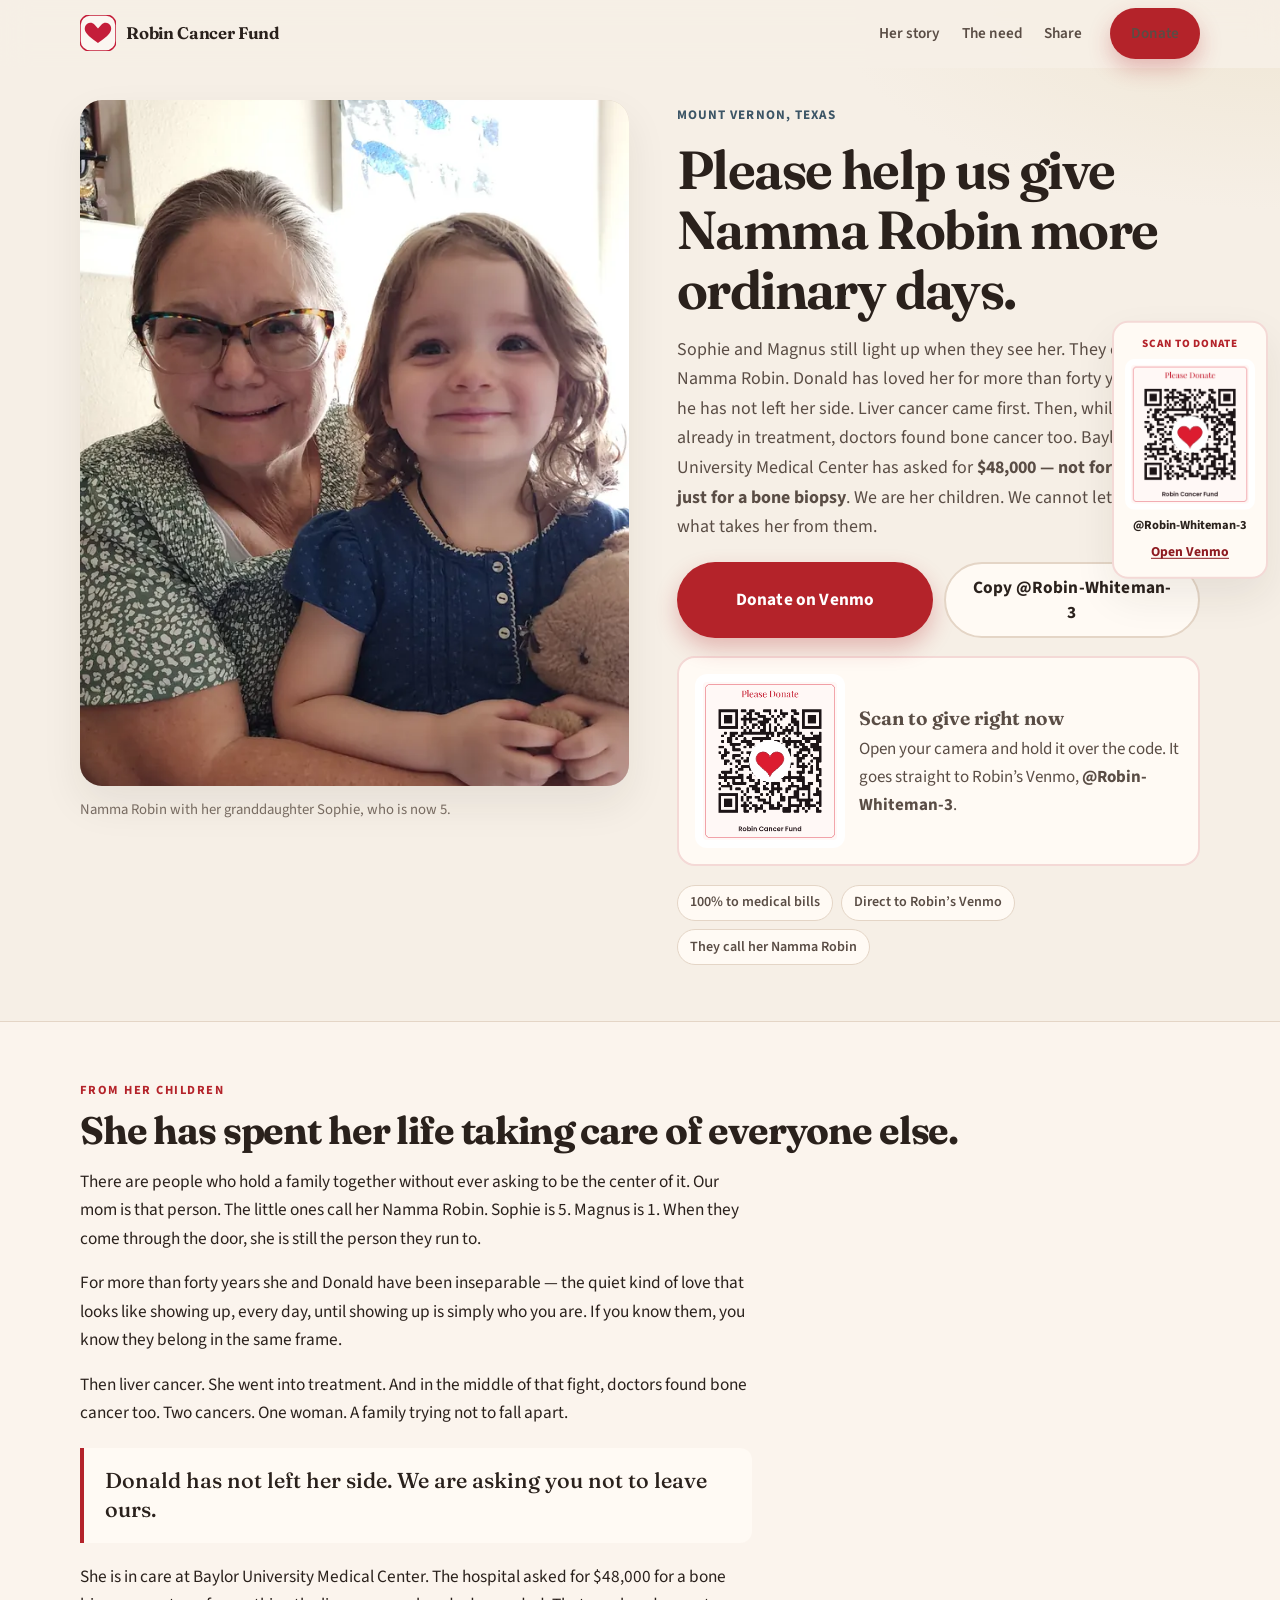
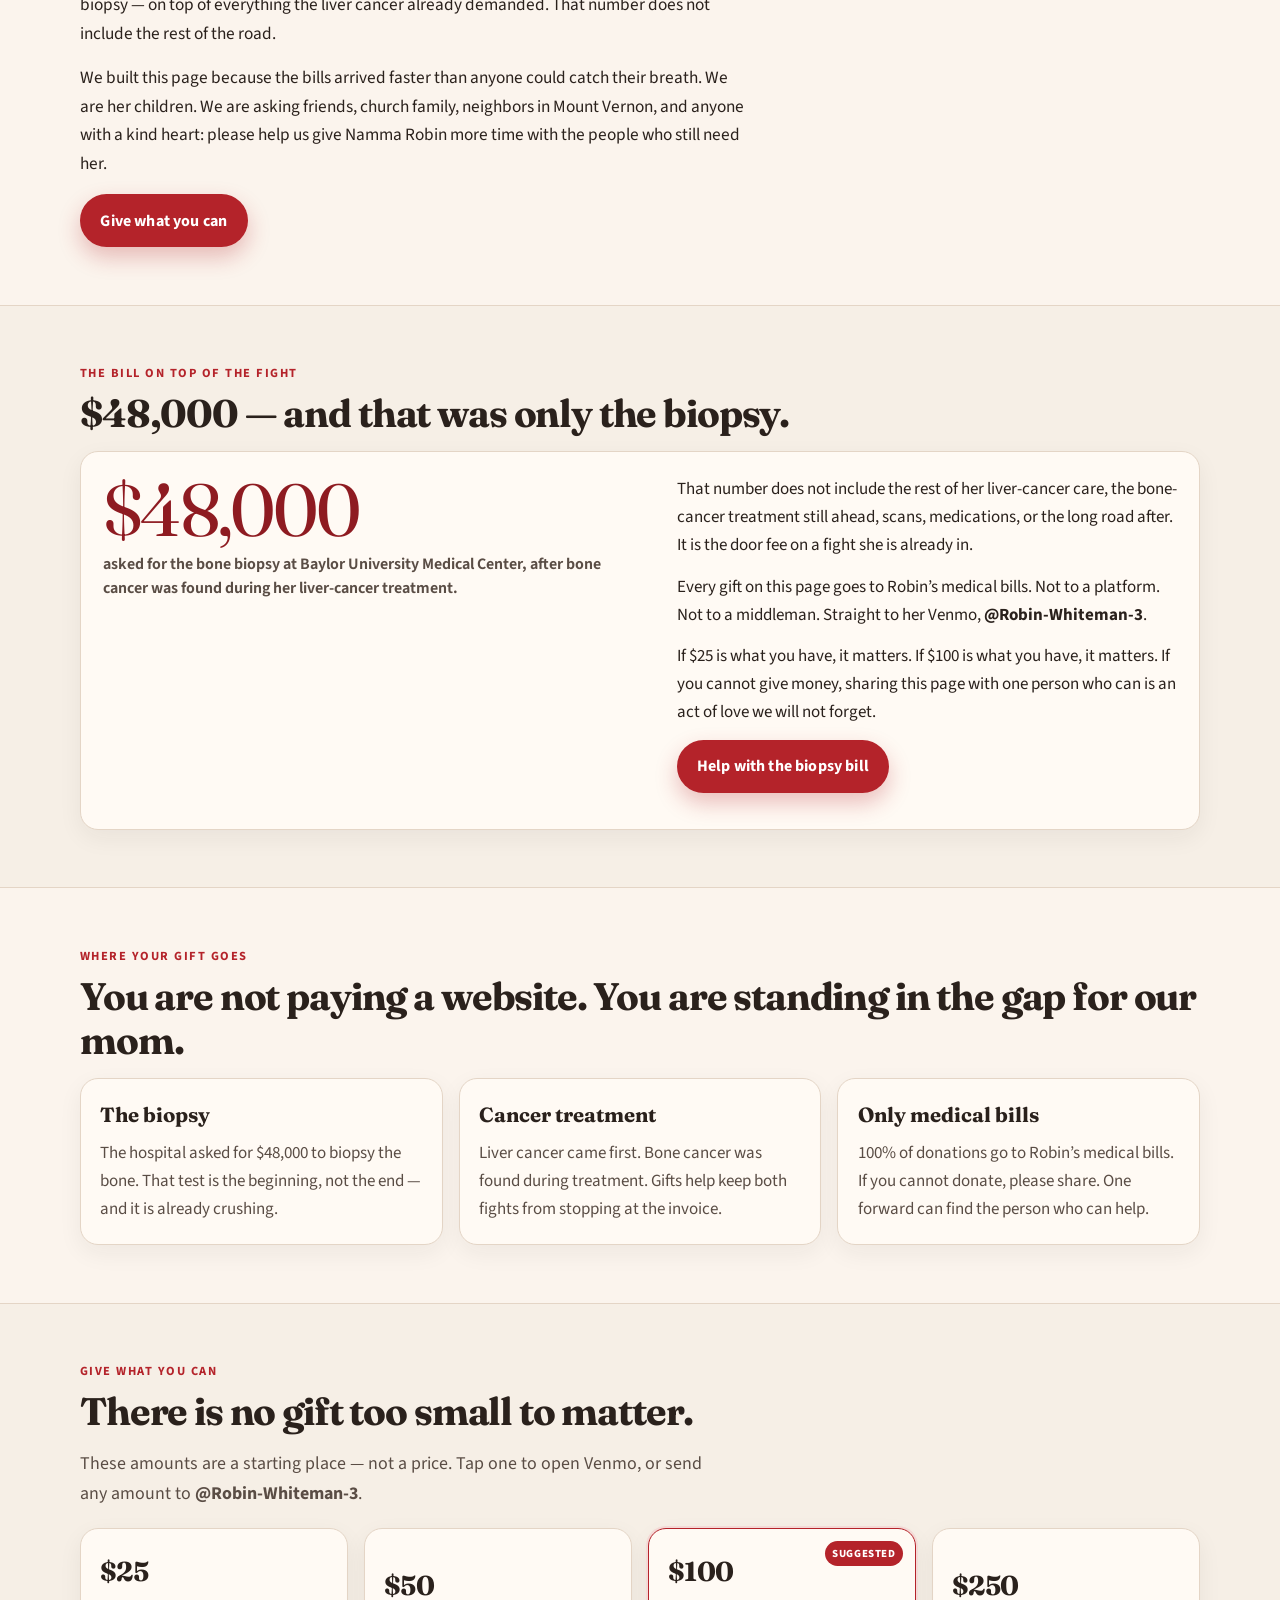
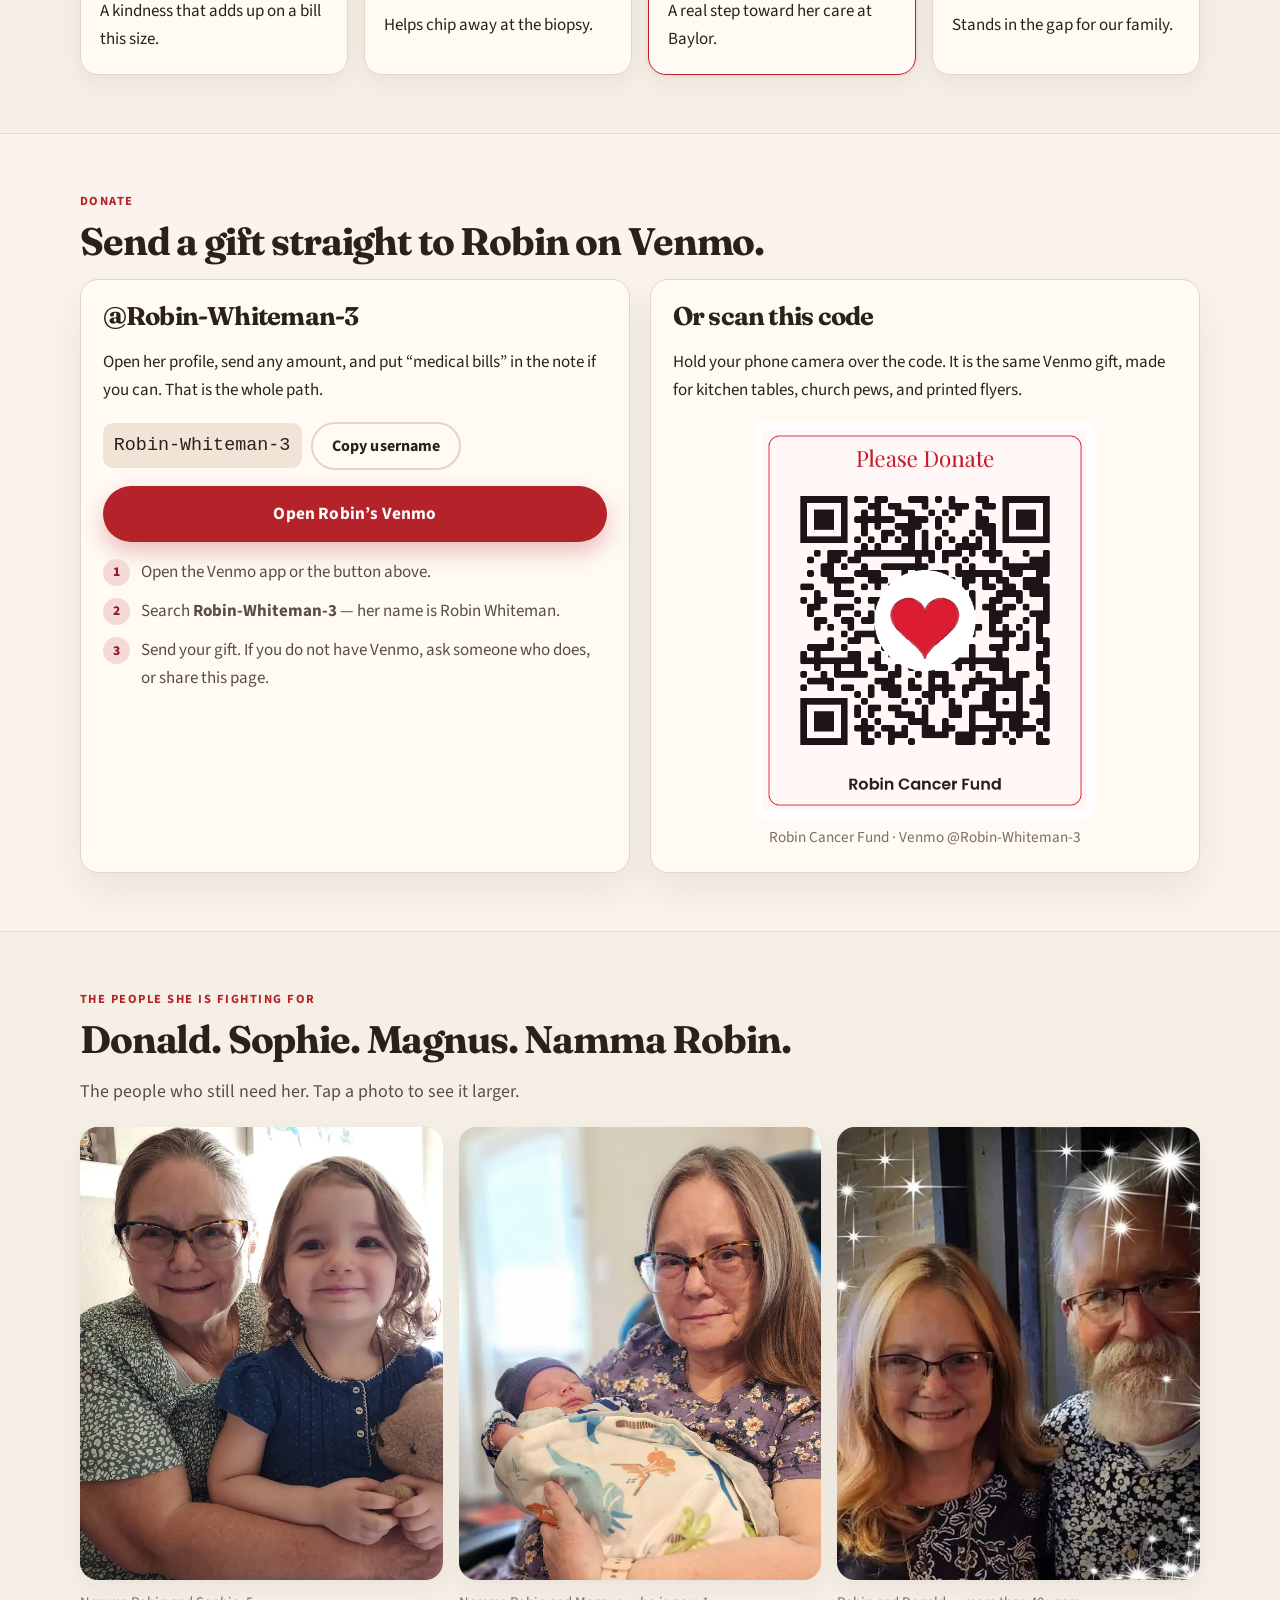
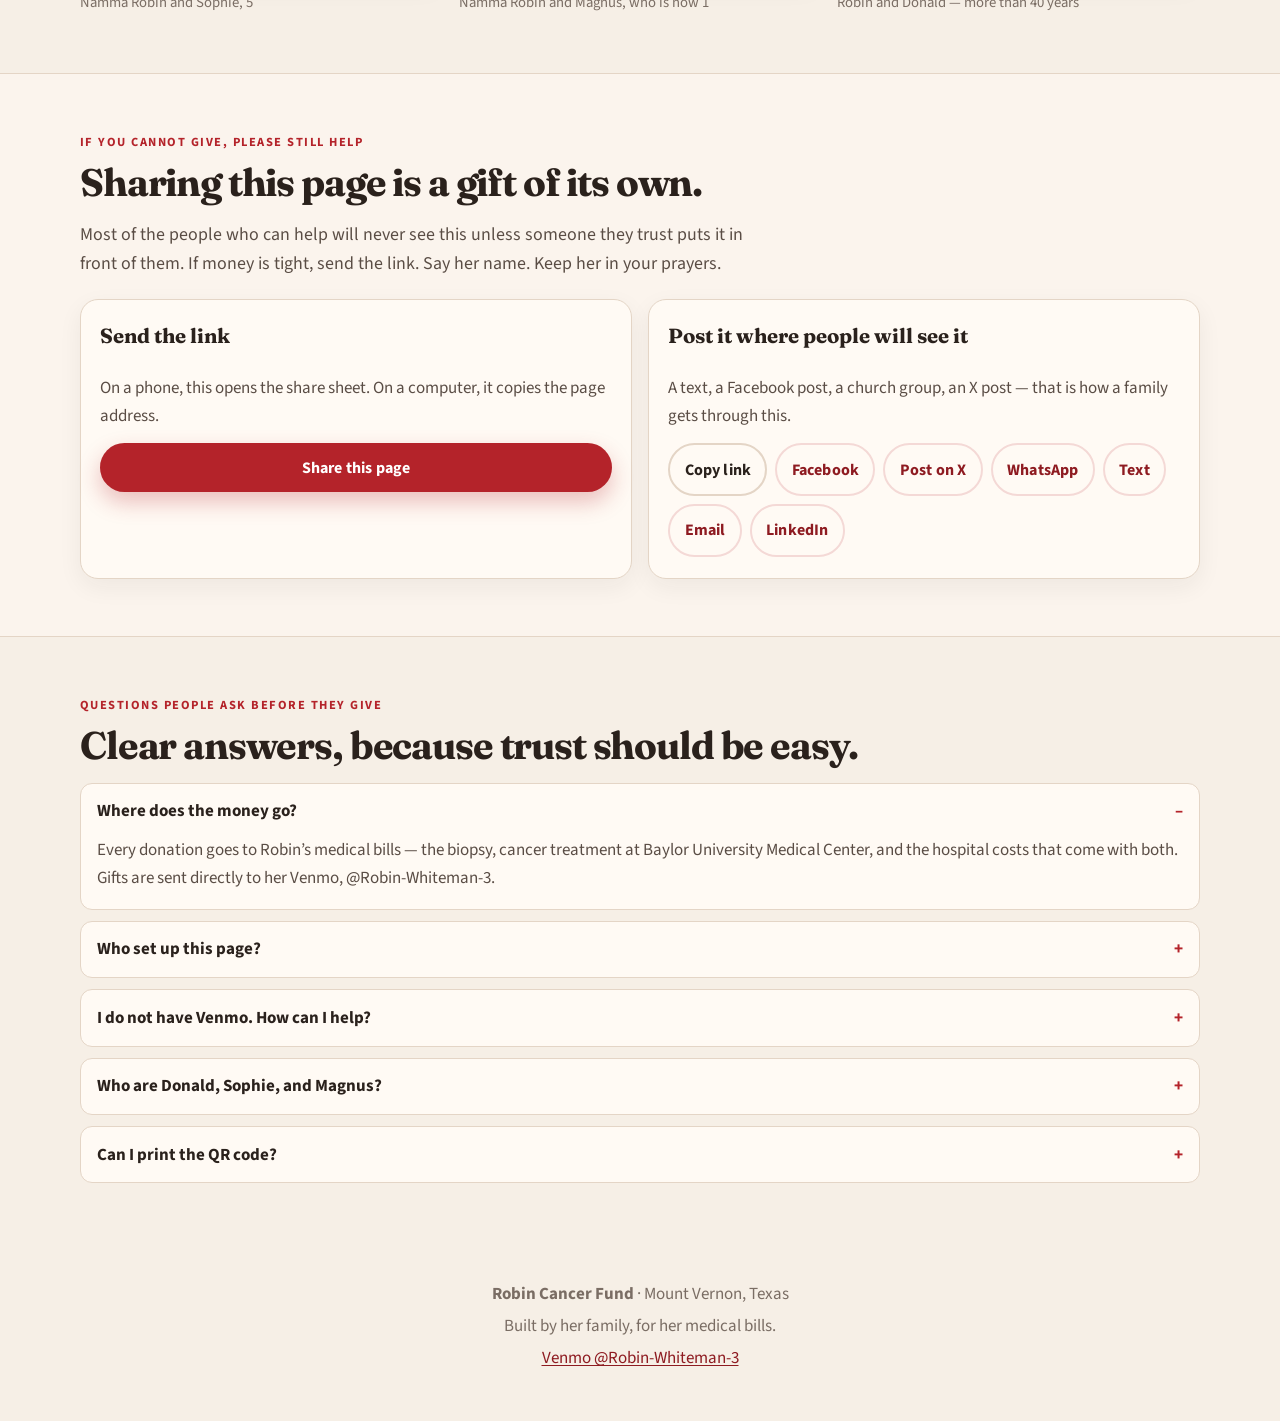
==== commit abc0d40e: "Add files via upload" ====
--- a/index.html
+++ b/index.html
@@ -4,7 +4,7 @@
   <meta charset="utf-8">
   <meta name="viewport" content="width=device-width, initial-scale=1, viewport-fit=cover">
   <title>Help Robin Whiteman Fight Cancer — Robin Cancer Fund</title>
-  <meta name="description" content="Help Gnama Robin. Liver cancer, then bone cancer found in treatment. Her family is raising funds for medical bills at Baylor University Medical Center. Donate on Venmo @Robin-Whiteman-3.">
+  <meta name="description" content="Help Namma Robin. Liver cancer, then bone cancer found in treatment. Her family is raising funds for medical bills at Baylor University Medical Center. Donate on Venmo @Robin-Whiteman-3.">
   <meta name="theme-color" content="#f6efe6">
   <meta name="color-scheme" content="light">
   <meta name="robots" content="index,follow">
@@ -12,7 +12,7 @@
 
   <meta property="og:type" content="website">
   <meta property="og:title" content="Help Robin Whiteman fight for more time with the people she loves">
-  <meta property="og:description" content="They call her Gnama Robin. Liver cancer came first. Then doctors found bone cancer too. Please give or share — every gift goes to her medical bills.">
+  <meta property="og:description" content="They call her Namma Robin. Liver cancer came first. Then doctors found bone cancer too. Please give or share — every gift goes to her medical bills.">
   <meta property="og:url" content="https://YOURUSER.github.io/robin-cancer-fund/">
   <meta property="og:image" content="https://YOURUSER.github.io/robin-cancer-fund/assets/img/og-share.jpg">
   <meta property="og:image:width" content="1200">
@@ -21,7 +21,7 @@
 
   <meta name="twitter:card" content="summary_large_image">
   <meta name="twitter:title" content="Help Robin Whiteman fight cancer">
-  <meta name="twitter:description" content="They call her Gnama Robin. Liver cancer, then bone cancer found in treatment. A $48,000 biopsy bill. Every gift goes to her medical bills on Venmo.">
+  <meta name="twitter:description" content="They call her Namma Robin. Liver cancer, then bone cancer found in treatment. A $48,000 biopsy bill. Every gift goes to her medical bills on Venmo.">
   <meta name="twitter:image" content="https://YOURUSER.github.io/robin-cancer-fund/assets/img/og-share.jpg">
 
   <link rel="icon" href="assets/img/favicon.svg" type="image/svg+xml">
@@ -42,7 +42,7 @@
     "@type": "WebPage",
     "name": "Robin Cancer Fund",
     "headline": "Help Robin Whiteman fight for more time with the people she loves",
-    "description": "A family fundraising page for Gnama Robin’s medical bills after liver cancer, and bone cancer found during treatment.",
+    "description": "A family fundraising page for Namma Robin’s medical bills after liver cancer, and bone cancer found during treatment.",
     "inLanguage": "en-US",
     "about": {
       "@type": "Person",
@@ -101,13 +101,13 @@
                 fetchpriority="high">
             </picture>
           </div>
-          <figcaption class="hero-caption">Gnama Robin with her granddaughter Sophie, who is 5.</figcaption>
+          <figcaption class="hero-caption">Namma Robin with her granddaughter Sophie, who is now 5.</figcaption>
         </figure>
 
         <div class="hero-copy">
           <p class="kicker">Mount Vernon, Texas</p>
-          <h1>Please help us give Gnama Robin more ordinary days.</h1>
-          <p class="lede">Sophie and Magnus still light up when they see her. They call her Gnama Robin. Donald has loved her for more than forty years, and he has not left her side. Liver cancer came first. Then, while she was already in treatment, doctors found bone cancer too. Baylor University Medical Center has asked for <strong>$48,000 — not for the cure, just for a bone biopsy</strong>. We are her children. We cannot let a bill be what takes her from them.</p>
+          <h1>Please help us give Namma Robin more ordinary days.</h1>
+          <p class="lede">Sophie and Magnus still light up when they see her. They call her Namma Robin. Donald has loved her for more than forty years, and he has not left her side. Liver cancer came first. Then, while she was already in treatment, doctors found bone cancer too. Baylor University Medical Center has asked for <strong>$48,000 — not for the cure, just for a bone biopsy</strong>. We are her children. We cannot let a bill be what takes her from them.</p>
           <div class="hero-ctas">
             <a class="btn btn-primary btn-large" href="https://account.venmo.com/u/Robin-Whiteman-3" target="_blank" rel="noopener noreferrer">Donate on Venmo</a>
             <button class="btn btn-secondary btn-large" type="button" data-copy="Robin-Whiteman-3">Copy @Robin-Whiteman-3</button>
@@ -122,7 +122,7 @@
           <div class="trust-row" aria-label="Why this page is trustworthy">
             <span class="trust-chip">100% to medical bills</span>
             <span class="trust-chip">Direct to Robin’s Venmo</span>
-            <span class="trust-chip">They call her Gnama Robin</span>
+            <span class="trust-chip">They call her Namma Robin</span>
           </div>
         </div>
       </div>
@@ -133,12 +133,12 @@
         <p class="section-kicker">From her children</p>
         <h2 class="section-title">She has spent her life taking care of everyone else.</h2>
         <div class="story">
-          <p>There are people who hold a family together without ever asking to be the center of it. Our mom is that person. The little ones call her Gnama Robin. Sophie is 5. Magnus is 1. When they come through the door, she is still the person they run to.</p>
+          <p>There are people who hold a family together without ever asking to be the center of it. Our mom is that person. The little ones call her Namma Robin. Sophie is 5. Magnus is 1. When they come through the door, she is still the person they run to.</p>
           <p>For more than forty years she and Donald have been inseparable — the quiet kind of love that looks like showing up, every day, until showing up is simply who you are. If you know them, you know they belong in the same frame.</p>
           <p>Then liver cancer. She went into treatment. And in the middle of that fight, doctors found bone cancer too. Two cancers. One woman. A family trying not to fall apart.</p>
           <blockquote class="pull-quote">Donald has not left her side. We are asking you not to leave ours.</blockquote>
           <p>She is in care at Baylor University Medical Center. The hospital asked for $48,000 for a bone biopsy — on top of everything the liver cancer already demanded. That number does not include the rest of the road.</p>
-          <p>We built this page because the bills arrived faster than anyone could catch their breath. We are her children. We are asking friends, church family, neighbors in Mount Vernon, and anyone with a kind heart: please help us give Gnama Robin more time with the people who still need her.</p>
+          <p>We built this page because the bills arrived faster than anyone could catch their breath. We are her children. We are asking friends, church family, neighbors in Mount Vernon, and anyone with a kind heart: please help us give Namma Robin more time with the people who still need her.</p>
           <p><a class="btn btn-primary" href="#donate">Give what you can</a></p>
         </div>
       </div>
@@ -240,26 +240,26 @@
     <section class="section" id="photos">
       <div class="container">
         <p class="section-kicker">The people she is fighting for</p>
-        <h2 class="section-title">Donald. Sophie. Magnus. Gnama Robin.</h2>
+        <h2 class="section-title">Donald. Sophie. Magnus. Namma Robin.</h2>
         <p class="lede" style="max-width: 42rem;">The people who still need her. Tap a photo to see it larger.</p>
         <div class="gallery">
-          <button class="gallery-item reveal" type="button" data-lightbox data-full="assets/img/robin-sophie-1400.jpg" data-caption="Gnama Robin with her granddaughter Sophie, who is 5.">
+          <button class="gallery-item reveal" type="button" data-lightbox data-full="assets/img/robin-sophie-1400.jpg" data-caption="Namma Robin with her granddaughter Sophie, who is now 5.">
             <div class="frame">
               <picture>
                 <source type="image/webp" srcset="assets/img/robin-sophie-640.webp 640w, assets/img/robin-sophie-960.webp 960w" sizes="(max-width: 899px) 92vw, 30vw">
                 <img src="assets/img/robin-sophie-640.jpg" width="640" height="1372" alt="Robin with her granddaughter Sophie">
               </picture>
             </div>
-            <span class="hero-caption">Gnama Robin and Sophie, 5</span>
-          </button>
-          <button class="gallery-item reveal" type="button" data-lightbox data-full="assets/img/robin-magnus-1400.jpg" data-caption="Gnama Robin with her grandson Magnus, who is 1.">
+            <span class="hero-caption">Namma Robin and Sophie, 5</span>
+          </button>
+          <button class="gallery-item reveal" type="button" data-lightbox data-full="assets/img/robin-magnus-1400.jpg" data-caption="Namma Robin and Magnus, who is now 1">
             <div class="frame">
               <picture>
                 <source type="image/webp" srcset="assets/img/robin-magnus-640.webp 640w, assets/img/robin-magnus-960.webp 960w" sizes="(max-width: 899px) 92vw, 30vw">
                 <img src="assets/img/robin-magnus-640.jpg" width="640" height="1370" alt="Robin holding her grandson Magnus as a newborn" style="object-position: center 18%;">
               </picture>
             </div>
-            <span class="hero-caption">Gnama Robin and Magnus, 1</span>
+            <span class="hero-caption">Namma Robin and Magnus, who is now 1</span>
           </button>
           <button class="gallery-item landscape reveal" type="button" data-lightbox data-full="assets/img/robin-donald.jpg" data-caption="Robin and Donald. Together more than 40 years, and still inseparable.">
             <div class="frame">
@@ -321,7 +321,7 @@
           </details>
           <details>
             <summary>Who are Donald, Sophie, and Magnus?</summary>
-            <p>Donald is Robin’s husband. They have been together more than 40 years and are inseparable. The grandchildren call her Gnama Robin. Sophie is her granddaughter, 5. Magnus is her grandson, 1.</p>
+            <p>Donald is Robin’s husband. They have been together more than 40 years and are inseparable. The grandchildren call her Namma Robin. Sophie is her granddaughter, 5. Magnus is her grandson, 1.</p>
           </details>
           <details>
             <summary>Can I print the QR code?</summary>
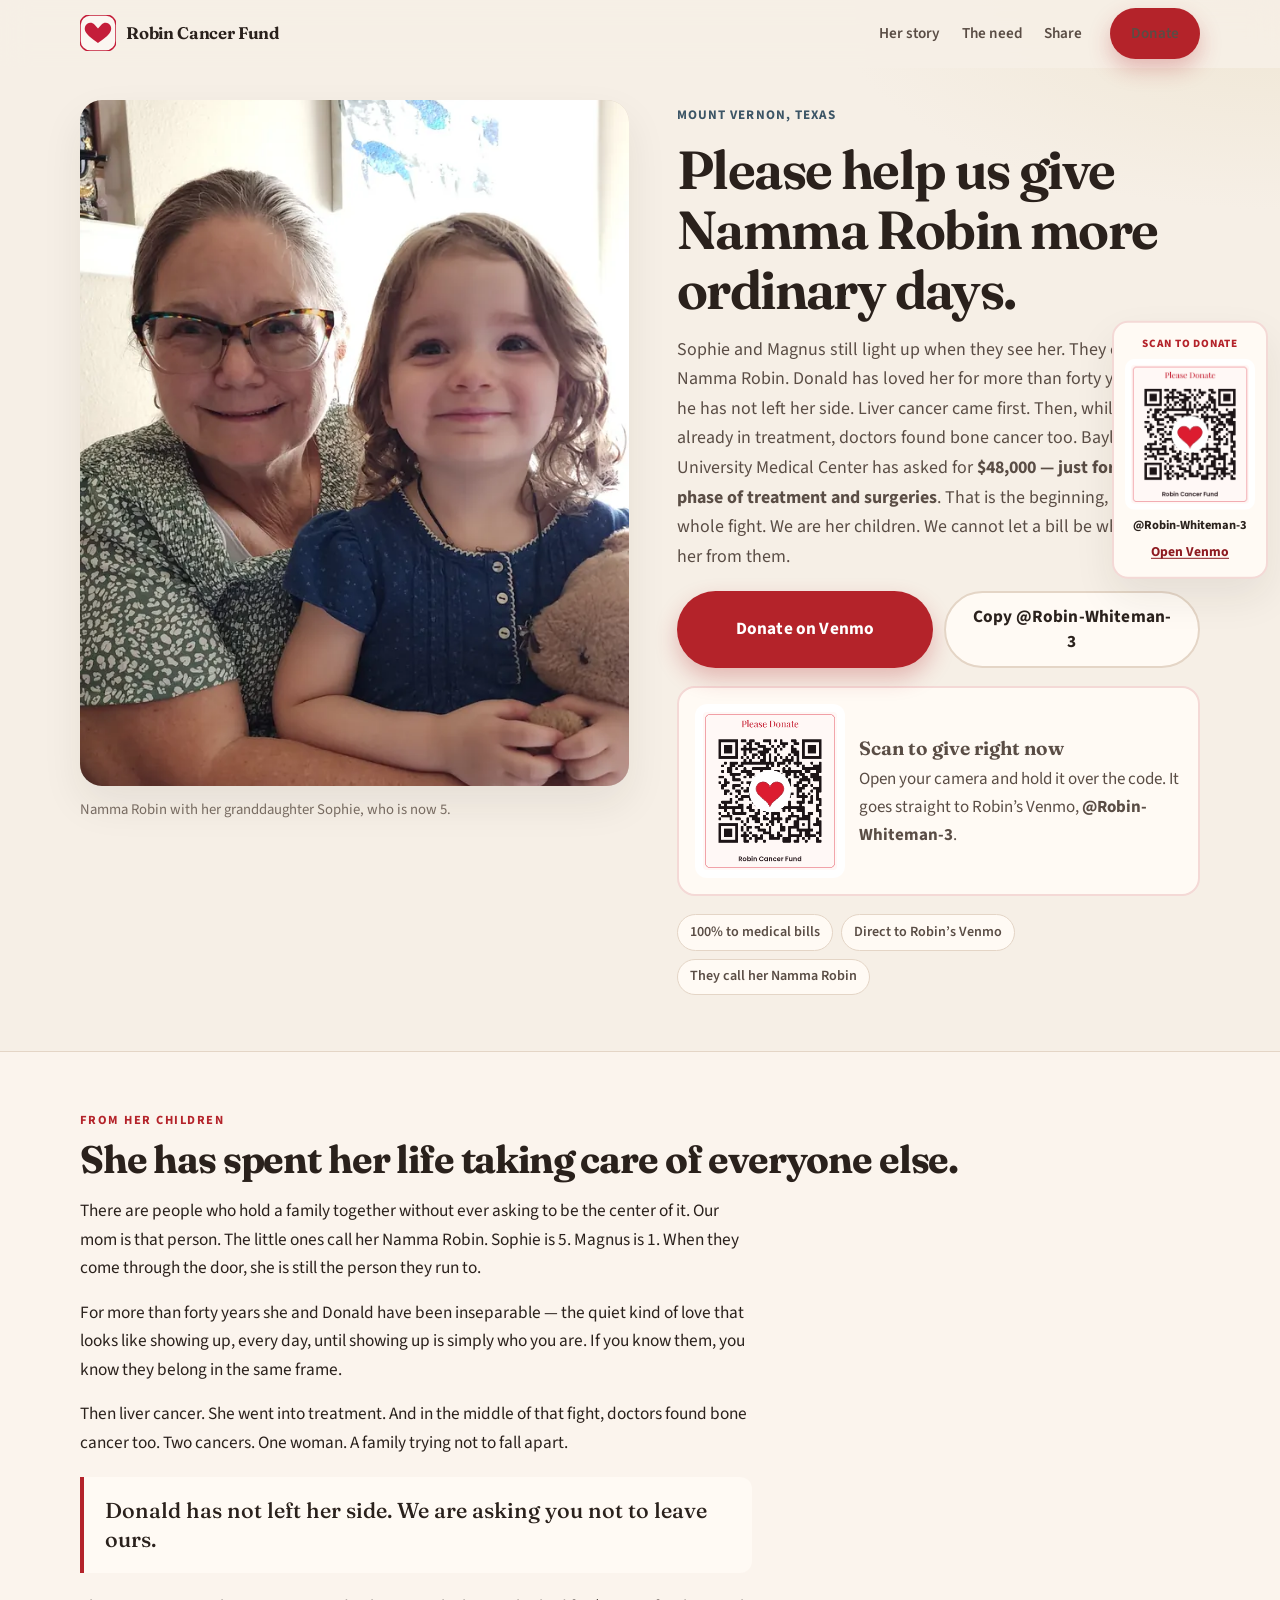
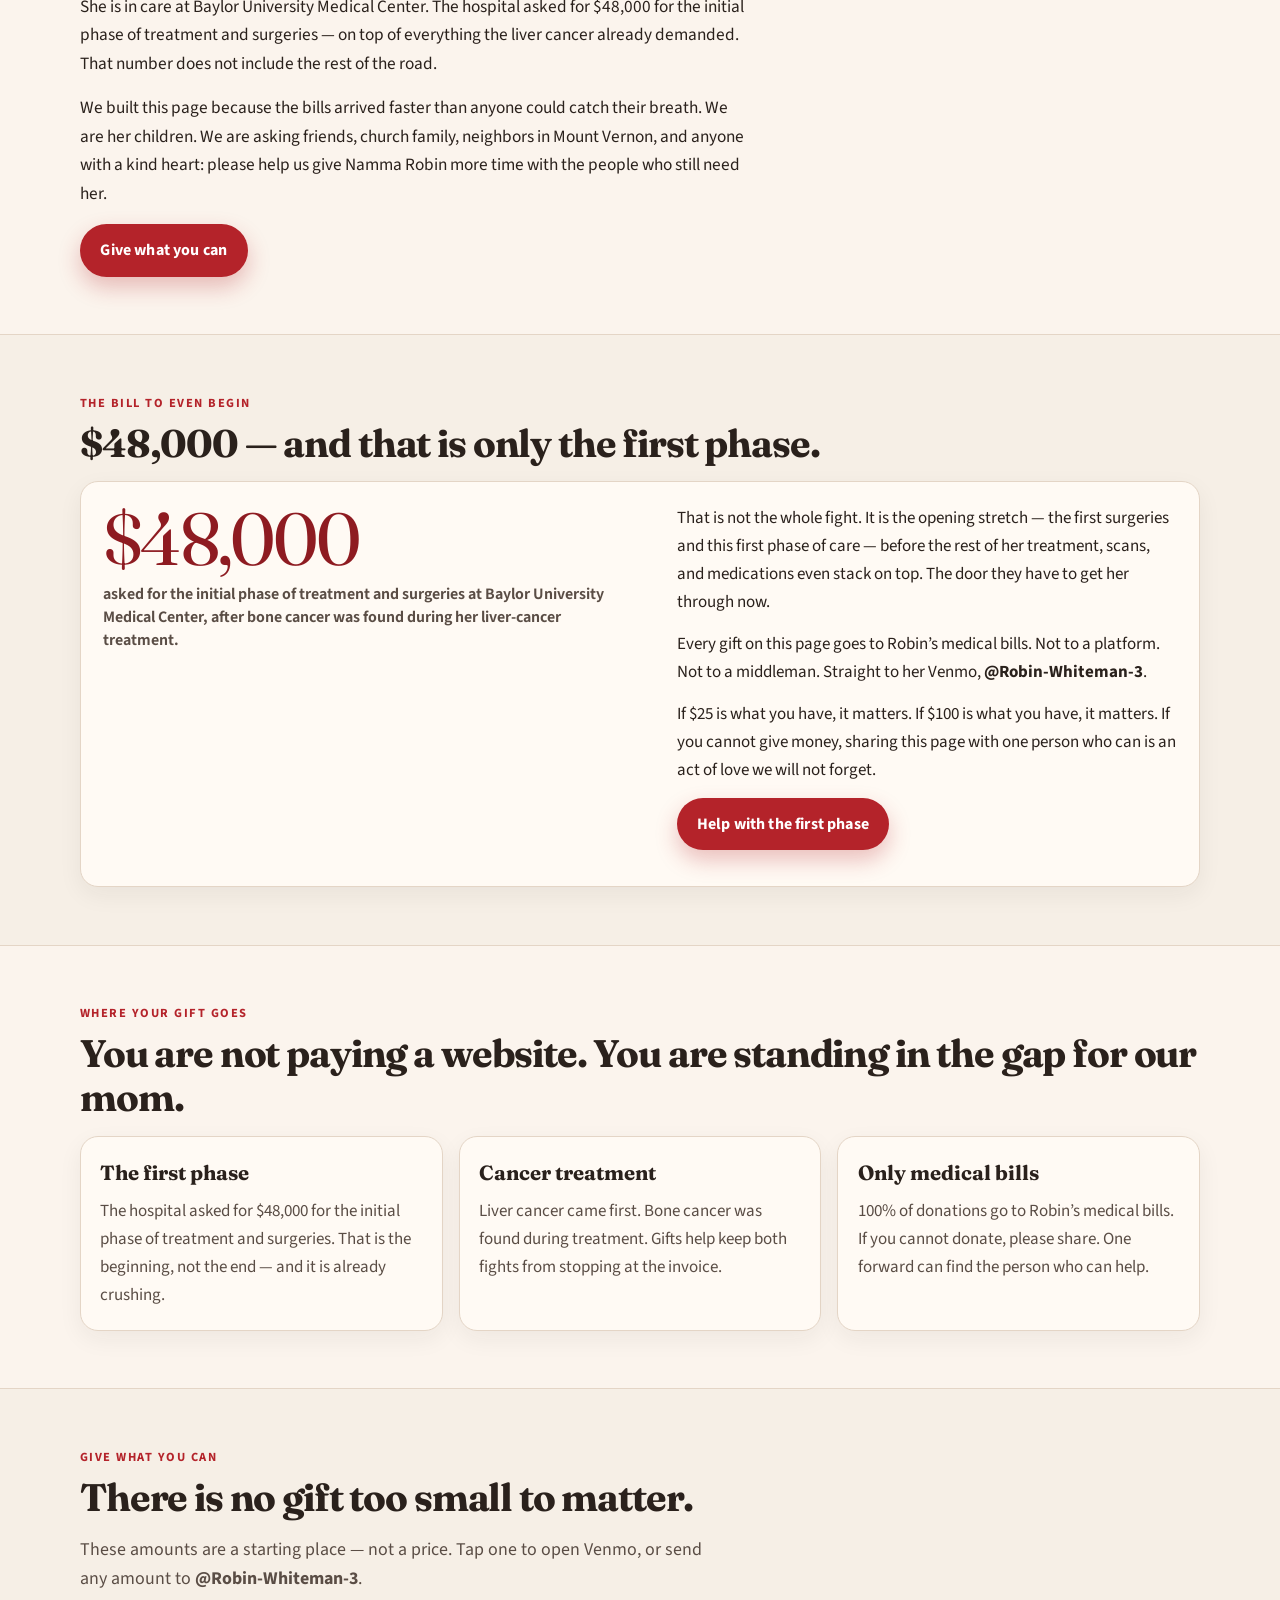
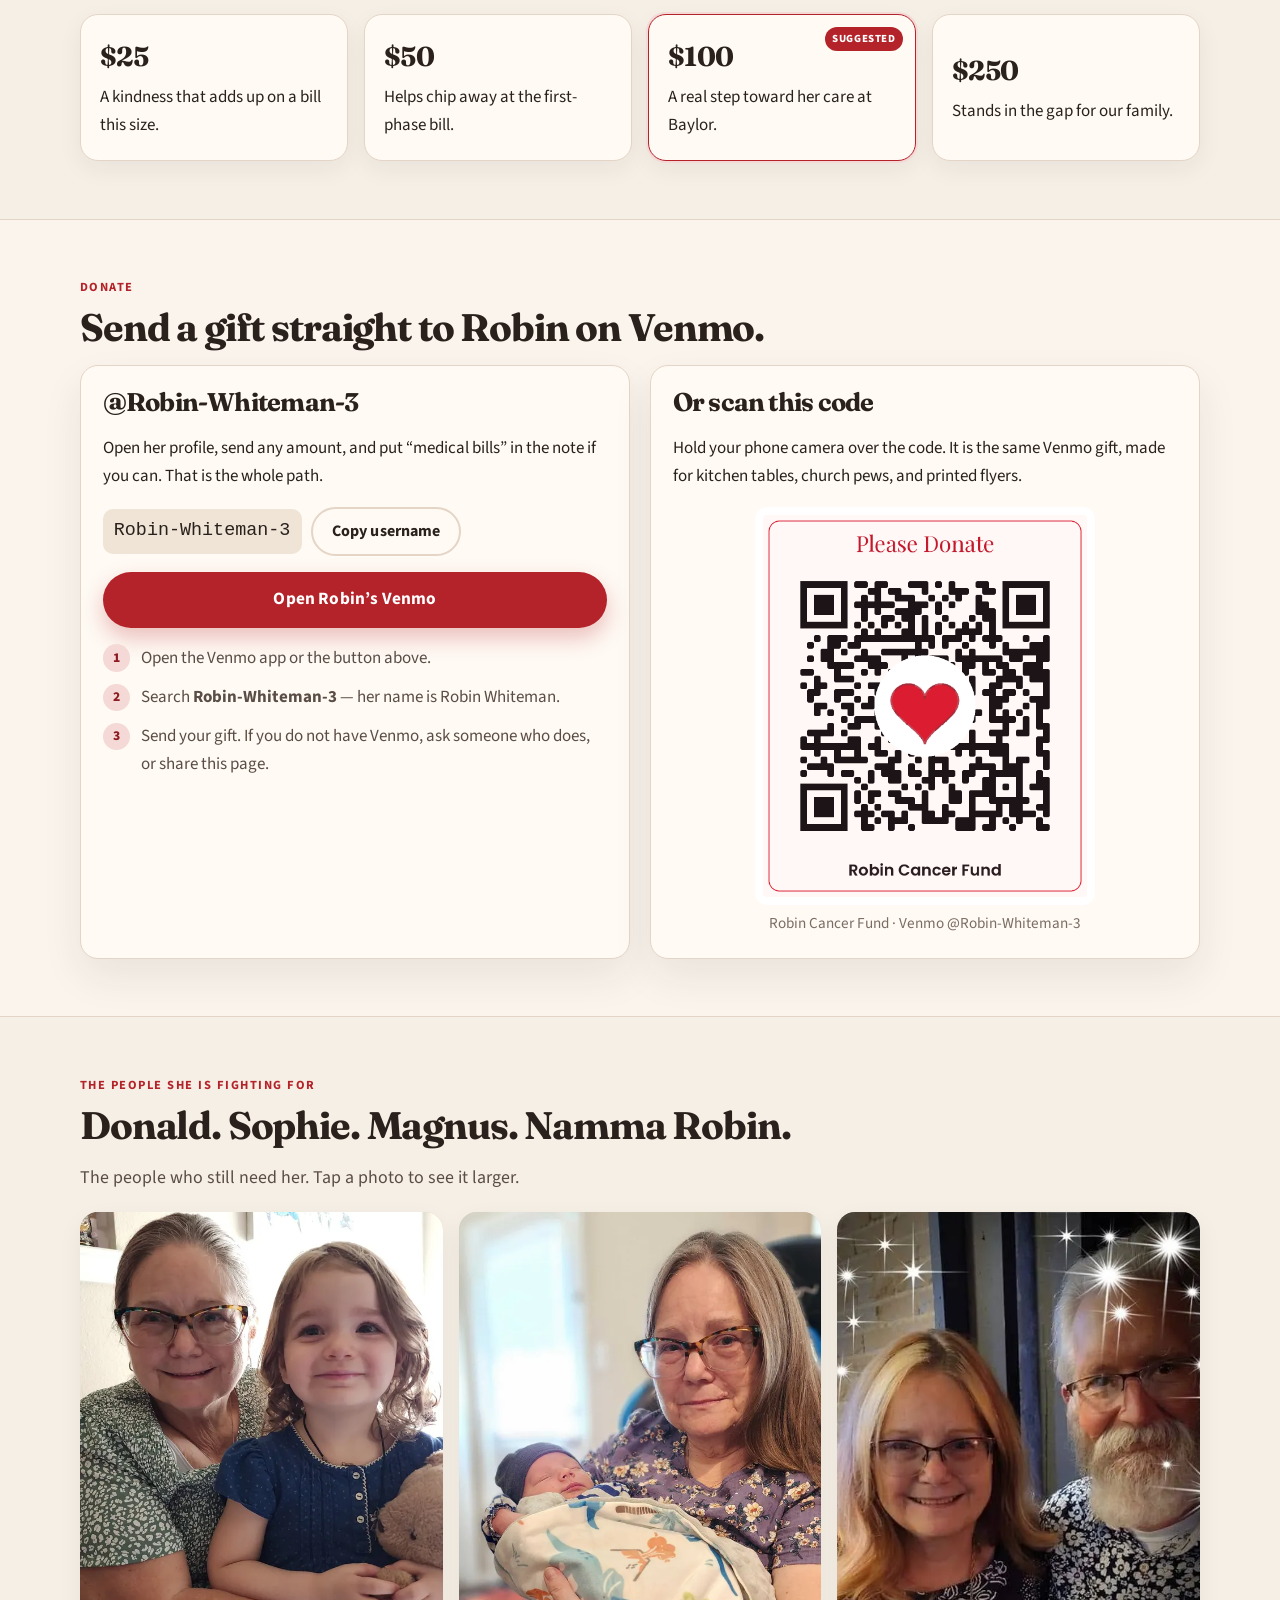
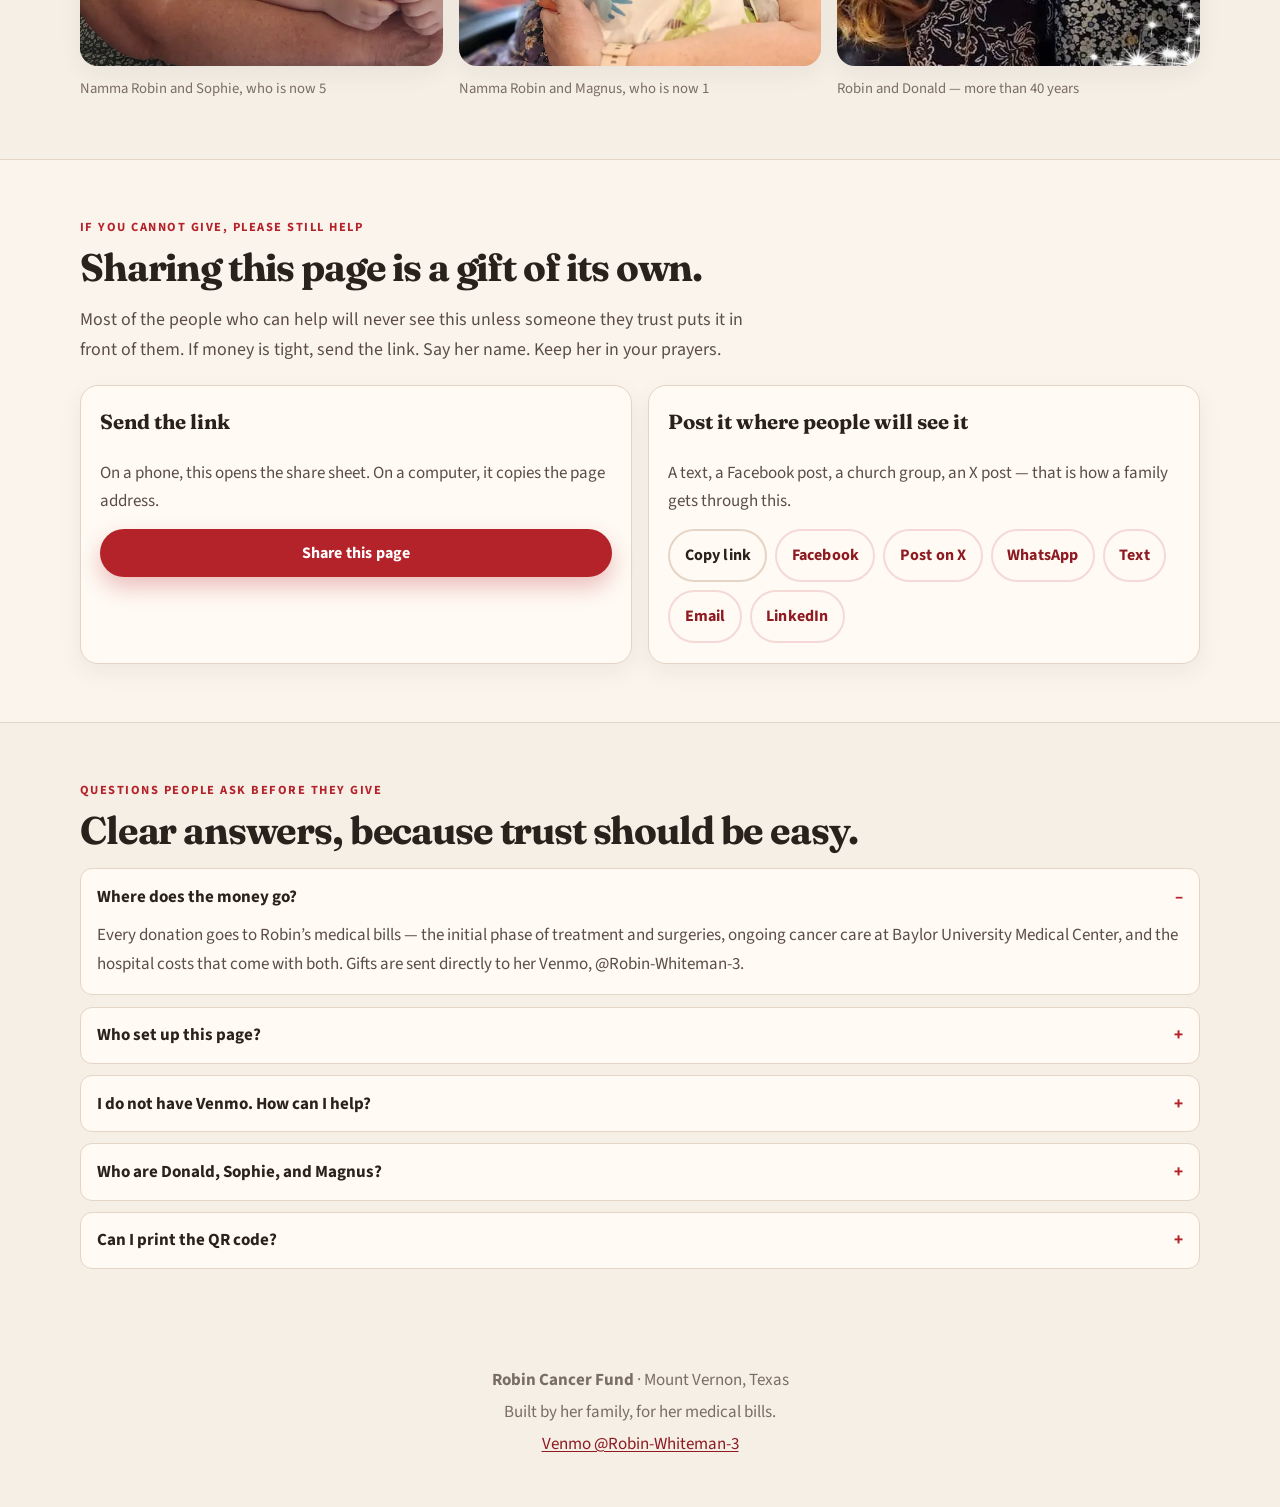
==== commit 7a8f73c6: "Add files via upload" ====
--- a/index.html
+++ b/index.html
@@ -7,6 +7,7 @@
   <meta name="description" content="Help Namma Robin. Liver cancer, then bone cancer found in treatment. Her family is raising funds for medical bills at Baylor University Medical Center. Donate on Venmo @Robin-Whiteman-3.">
   <meta name="theme-color" content="#f6efe6">
   <meta name="color-scheme" content="light">
+  <meta http-equiv="Cache-Control" content="no-cache, no-store, must-revalidate">
   <meta name="robots" content="index,follow">
   <link rel="canonical" href="https://YOURUSER.github.io/robin-cancer-fund/">
 
@@ -21,7 +22,7 @@
 
   <meta name="twitter:card" content="summary_large_image">
   <meta name="twitter:title" content="Help Robin Whiteman fight cancer">
-  <meta name="twitter:description" content="They call her Namma Robin. Liver cancer, then bone cancer found in treatment. A $48,000 biopsy bill. Every gift goes to her medical bills on Venmo.">
+  <meta name="twitter:description" content="They call her Namma Robin. Liver cancer, then bone cancer found in treatment. A $48,000 bill for the first phase of treatment and surgeries. Every gift goes to her medical bills on Venmo.">
   <meta name="twitter:image" content="https://YOURUSER.github.io/robin-cancer-fund/assets/img/og-share.jpg">
 
   <link rel="icon" href="assets/img/favicon.svg" type="image/svg+xml">
@@ -34,7 +35,7 @@
   <link rel="preload" as="style" href="https://fonts.googleapis.com/css2?family=Fraunces:opsz,wght@9..144,500;9..144,650;9..144,700&family=Source+Sans+3:ital,wght@0,400;0,600;0,700;1,400&display=swap">
   <link rel="stylesheet" href="https://fonts.googleapis.com/css2?family=Fraunces:opsz,wght@9..144,500;9..144,650;9..144,700&family=Source+Sans+3:ital,wght@0,400;0,600;0,700;1,400&display=swap">
   <link rel="preload" as="image" href="assets/img/robin-sophie-960.webp" type="image/webp" imagesrcset="assets/img/robin-sophie-640.webp 640w, assets/img/robin-sophie-960.webp 960w, assets/img/robin-sophie-1400.webp 1400w" imagesizes="(max-width: 899px) 100vw, 48vw">
-  <link rel="stylesheet" href="assets/css/styles.css">
+  <link rel="stylesheet" href="assets/css/styles.css?v=10">
 
   <script type="application/ld+json">
   {
@@ -107,7 +108,7 @@
         <div class="hero-copy">
           <p class="kicker">Mount Vernon, Texas</p>
           <h1>Please help us give Namma Robin more ordinary days.</h1>
-          <p class="lede">Sophie and Magnus still light up when they see her. They call her Namma Robin. Donald has loved her for more than forty years, and he has not left her side. Liver cancer came first. Then, while she was already in treatment, doctors found bone cancer too. Baylor University Medical Center has asked for <strong>$48,000 — not for the cure, just for a bone biopsy</strong>. We are her children. We cannot let a bill be what takes her from them.</p>
+          <p class="lede">Sophie and Magnus still light up when they see her. They call her Namma Robin. Donald has loved her for more than forty years, and he has not left her side. Liver cancer came first. Then, while she was already in treatment, doctors found bone cancer too. Baylor University Medical Center has asked for <strong>$48,000 — just for the initial phase of treatment and surgeries</strong>. That is the beginning, not the whole fight. We are her children. We cannot let a bill be what takes her from them.</p>
           <div class="hero-ctas">
             <a class="btn btn-primary btn-large" href="https://account.venmo.com/u/Robin-Whiteman-3" target="_blank" rel="noopener noreferrer">Donate on Venmo</a>
             <button class="btn btn-secondary btn-large" type="button" data-copy="Robin-Whiteman-3">Copy @Robin-Whiteman-3</button>
@@ -137,7 +138,7 @@
           <p>For more than forty years she and Donald have been inseparable — the quiet kind of love that looks like showing up, every day, until showing up is simply who you are. If you know them, you know they belong in the same frame.</p>
           <p>Then liver cancer. She went into treatment. And in the middle of that fight, doctors found bone cancer too. Two cancers. One woman. A family trying not to fall apart.</p>
           <blockquote class="pull-quote">Donald has not left her side. We are asking you not to leave ours.</blockquote>
-          <p>She is in care at Baylor University Medical Center. The hospital asked for $48,000 for a bone biopsy — on top of everything the liver cancer already demanded. That number does not include the rest of the road.</p>
+          <p>She is in care at Baylor University Medical Center. The hospital asked for $48,000 for the initial phase of treatment and surgeries — on top of everything the liver cancer already demanded. That number does not include the rest of the road.</p>
           <p>We built this page because the bills arrived faster than anyone could catch their breath. We are her children. We are asking friends, church family, neighbors in Mount Vernon, and anyone with a kind heart: please help us give Namma Robin more time with the people who still need her.</p>
           <p><a class="btn btn-primary" href="#donate">Give what you can</a></p>
         </div>
@@ -146,15 +147,15 @@
 
     <section class="section" id="need">
       <div class="container">
-        <p class="section-kicker">The bill on top of the fight</p>
-        <h2 class="section-title">$48,000 — and that was only the biopsy.</h2>
+        <p class="section-kicker">The bill to even begin</p>
+        <h2 class="section-title">$48,000 — and that is only the first phase.</h2>
         <div class="need-panel reveal">
-          <p class="need-amount">$48,000<span>asked for the bone biopsy at Baylor University Medical Center, after bone cancer was found during her liver-cancer treatment.</span></p>
+          <p class="need-amount">$48,000<span>asked for the initial phase of treatment and surgeries at Baylor University Medical Center, after bone cancer was found during her liver-cancer treatment.</span></p>
           <div class="need-copy">
-            <p>That number does not include the rest of her liver-cancer care, the bone-cancer treatment still ahead, scans, medications, or the long road after. It is the door fee on a fight she is already in.</p>
+            <p>That is not the whole fight. It is the opening stretch — the first surgeries and this first phase of care — before the rest of her treatment, scans, and medications even stack on top. The door they have to get her through now.</p>
             <p>Every gift on this page goes to Robin’s medical bills. Not to a platform. Not to a middleman. Straight to her Venmo, <strong>@Robin-Whiteman-3</strong>.</p>
             <p>If $25 is what you have, it matters. If $100 is what you have, it matters. If you cannot give money, sharing this page with one person who can is an act of love we will not forget.</p>
-            <p><a class="btn btn-primary" href="https://account.venmo.com/u/Robin-Whiteman-3" target="_blank" rel="noopener noreferrer">Help with the biopsy bill</a></p>
+            <p><a class="btn btn-primary" href="https://account.venmo.com/u/Robin-Whiteman-3" target="_blank" rel="noopener noreferrer">Help with the first phase</a></p>
           </div>
         </div>
       </div>
@@ -166,8 +167,8 @@
         <h2 class="section-title">You are not paying a website. You are standing in the gap for our mom.</h2>
         <div class="help-grid">
           <article class="card reveal">
-            <h3>The biopsy</h3>
-            <p>The hospital asked for $48,000 to biopsy the bone. That test is the beginning, not the end — and it is already crushing.</p>
+            <h3>The first phase</h3>
+            <p>The hospital asked for $48,000 for the initial phase of treatment and surgeries. That is the beginning, not the end — and it is already crushing.</p>
           </article>
           <article class="card reveal">
             <h3>Cancer treatment</h3>
@@ -193,7 +194,7 @@
           </button>
           <button class="card gift-card" type="button" data-venmo="50" aria-label="Donate 50 dollars on Venmo">
             <strong>$50</strong>
-            Helps chip away at the biopsy.
+            Helps chip away at the first-phase bill.
           </button>
           <button class="card gift-card is-featured" type="button" data-venmo="100" aria-label="Donate 100 dollars on Venmo, suggested amount">
             <span class="ribbon">Suggested</span>
@@ -250,7 +251,7 @@
                 <img src="assets/img/robin-sophie-640.jpg" width="640" height="1372" alt="Robin with her granddaughter Sophie">
               </picture>
             </div>
-            <span class="hero-caption">Namma Robin and Sophie, 5</span>
+            <span class="hero-caption">Namma Robin and Sophie, who is now 5</span>
           </button>
           <button class="gallery-item reveal" type="button" data-lightbox data-full="assets/img/robin-magnus-1400.jpg" data-caption="Namma Robin and Magnus, who is now 1">
             <div class="frame">
@@ -309,7 +310,7 @@
         <div class="faq-list">
           <details open>
             <summary>Where does the money go?</summary>
-            <p>Every donation goes to Robin’s medical bills — the biopsy, cancer treatment at Baylor University Medical Center, and the hospital costs that come with both. Gifts are sent directly to her Venmo, @Robin-Whiteman-3.</p>
+            <p>Every donation goes to Robin’s medical bills — the initial phase of treatment and surgeries, ongoing cancer care at Baylor University Medical Center, and the hospital costs that come with both. Gifts are sent directly to her Venmo, @Robin-Whiteman-3.</p>
           </details>
           <details>
             <summary>Who set up this page?</summary>
@@ -360,6 +361,6 @@
     </div>
   </div>
 
-  <script src="assets/js/main.js" defer></script>
+  <script src="assets/js/main.js?v=10" defer></script>
 </body>
 </html>
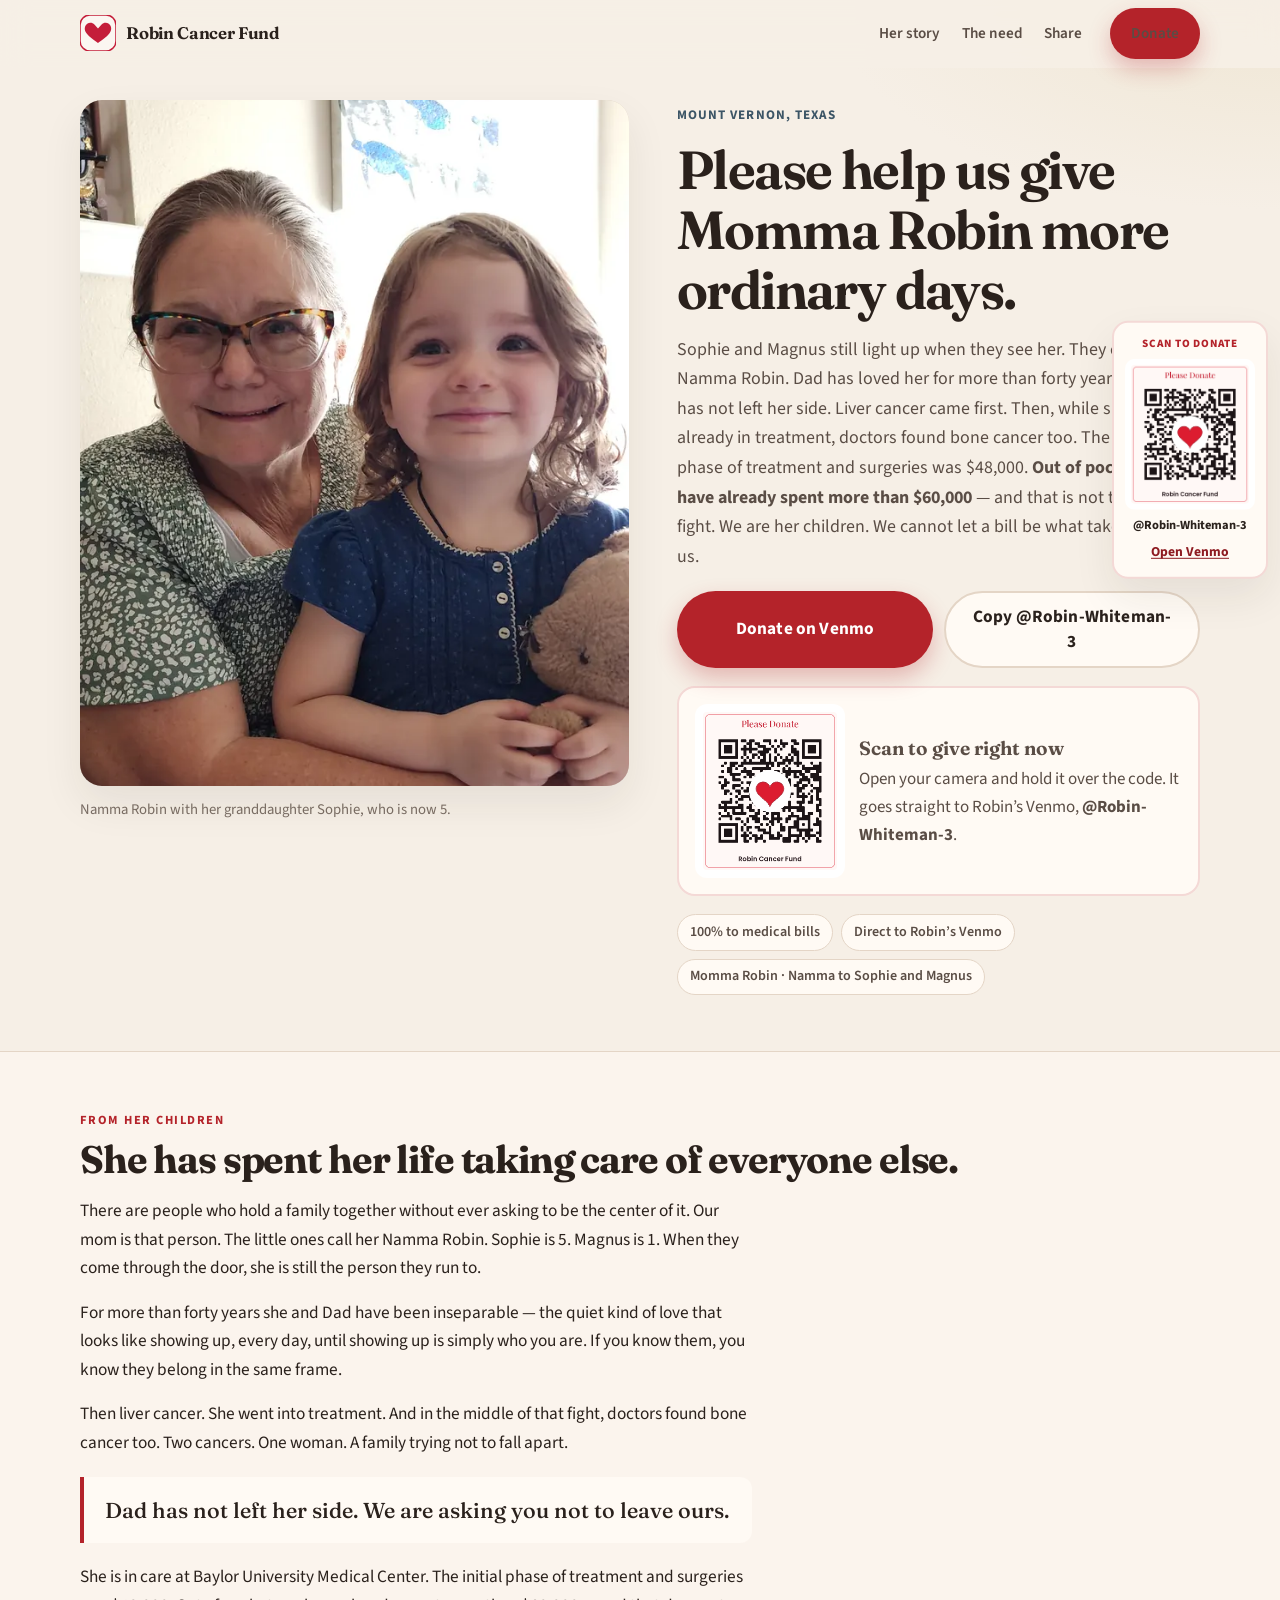
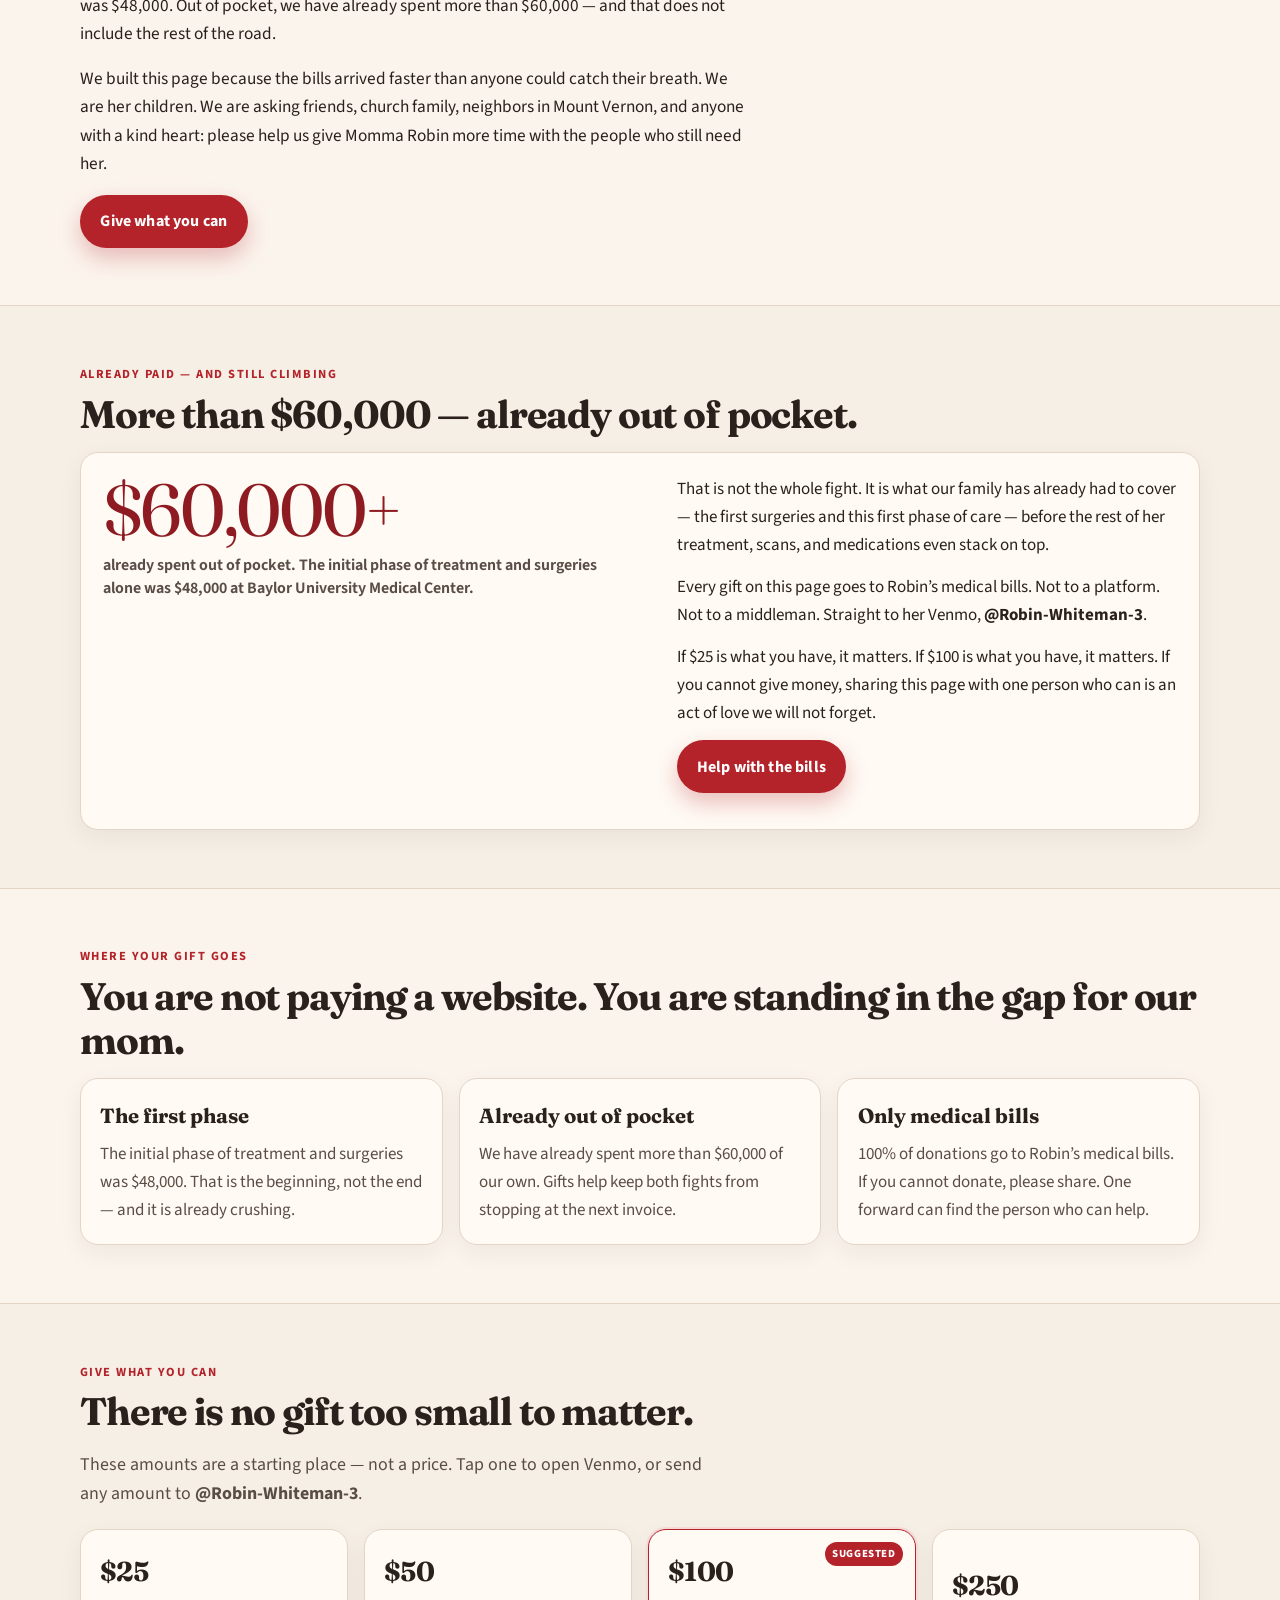
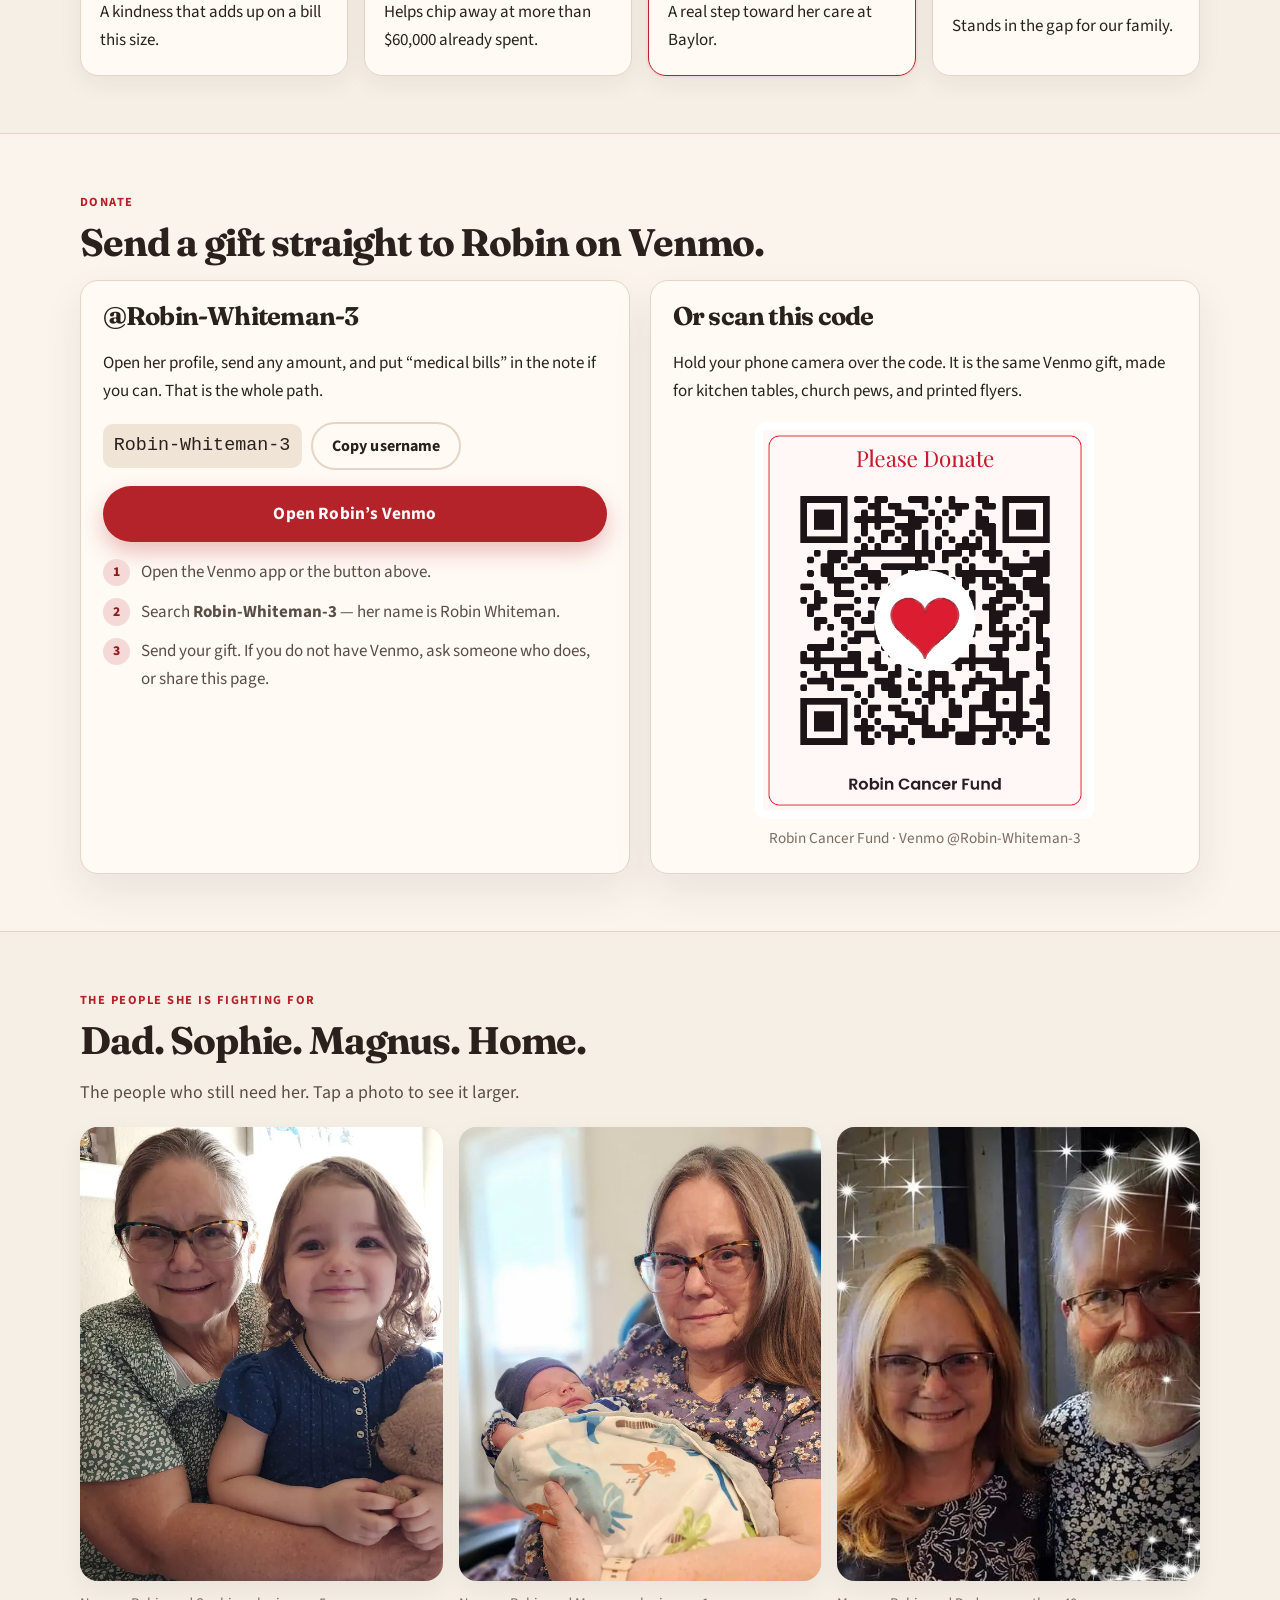
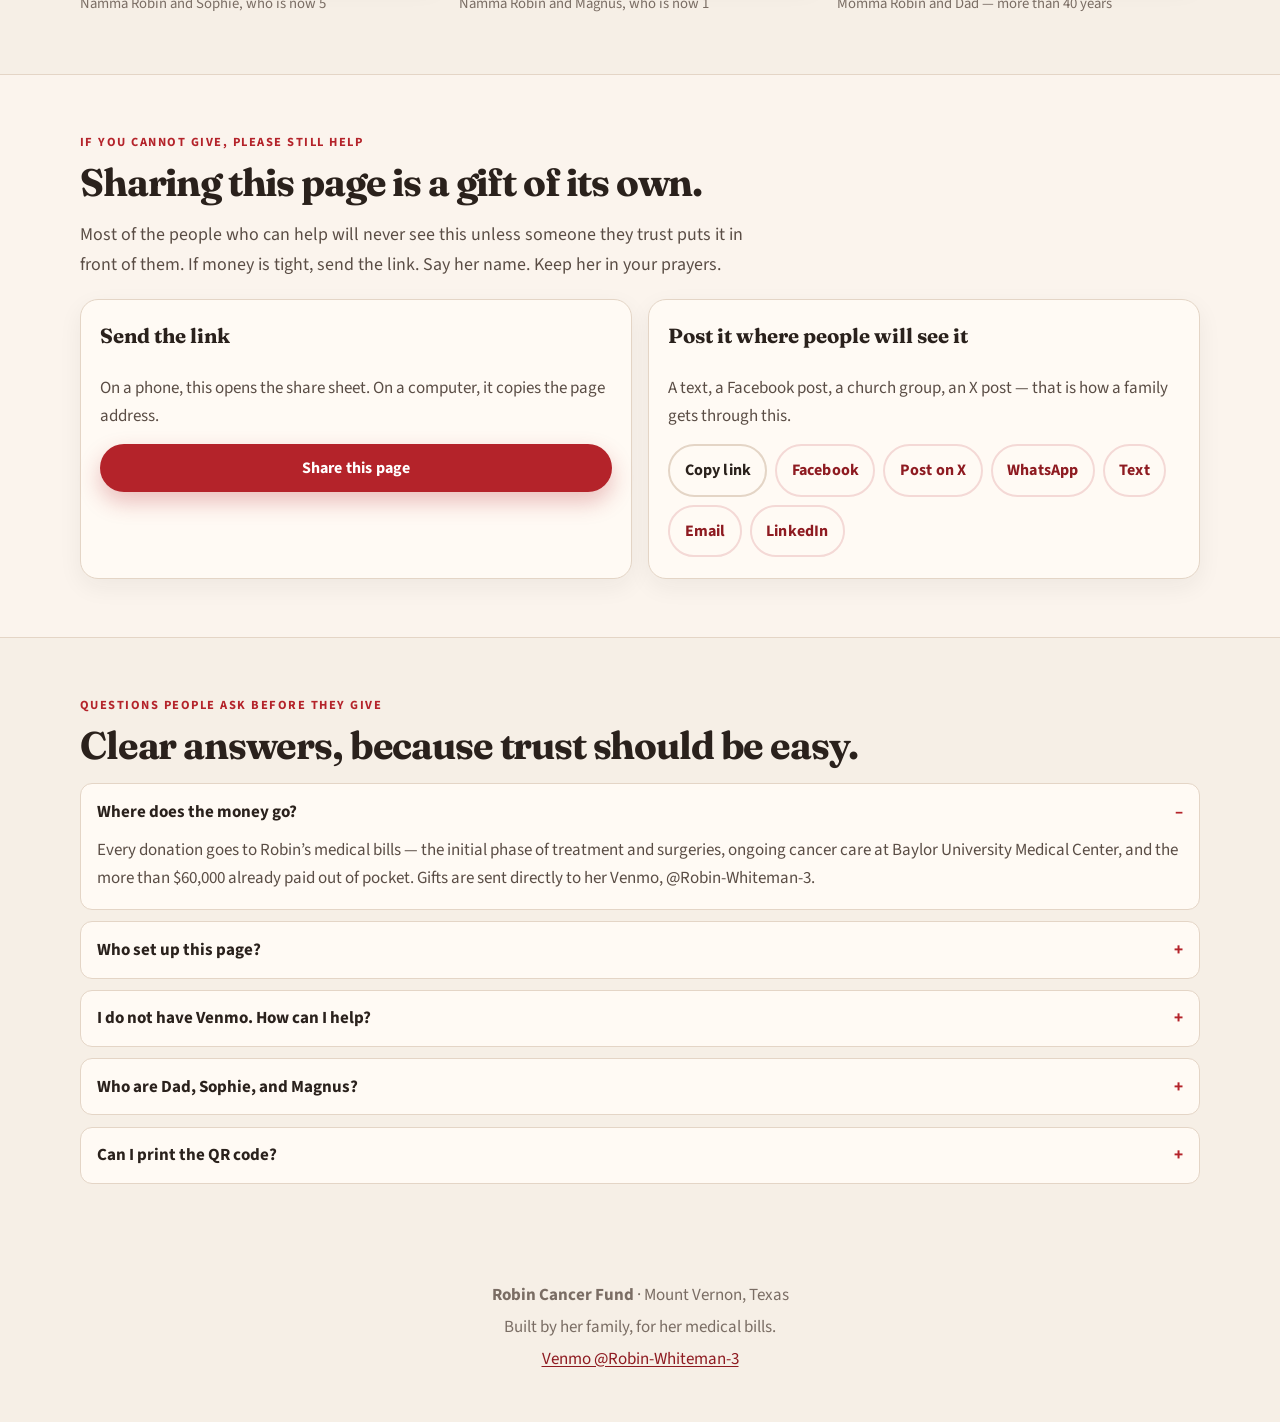
==== commit 0a1e549a: "Add files via upload" ====
--- a/index.html
+++ b/index.html
@@ -4,7 +4,7 @@
   <meta charset="utf-8">
   <meta name="viewport" content="width=device-width, initial-scale=1, viewport-fit=cover">
   <title>Help Robin Whiteman Fight Cancer — Robin Cancer Fund</title>
-  <meta name="description" content="Help Namma Robin. Liver cancer, then bone cancer found in treatment. Her family is raising funds for medical bills at Baylor University Medical Center. Donate on Venmo @Robin-Whiteman-3.">
+  <meta name="description" content="Help Momma Robin. Liver cancer, then bone cancer found in treatment. The family has already paid more than $60,000 out of pocket. Donate on Venmo @Robin-Whiteman-3.">
   <meta name="theme-color" content="#f6efe6">
   <meta name="color-scheme" content="light">
   <meta http-equiv="Cache-Control" content="no-cache, no-store, must-revalidate">
@@ -12,8 +12,8 @@
   <link rel="canonical" href="https://YOURUSER.github.io/robin-cancer-fund/">
 
   <meta property="og:type" content="website">
-  <meta property="og:title" content="Help Robin Whiteman fight for more time with the people she loves">
-  <meta property="og:description" content="They call her Namma Robin. Liver cancer came first. Then doctors found bone cancer too. Please give or share — every gift goes to her medical bills.">
+  <meta property="og:title" content="Please help us give Momma Robin more ordinary days">
+  <meta property="og:description" content="Liver cancer came first. Then doctors found bone cancer too. Out of pocket, her family has already spent more than $60,000. Please give or share.">
   <meta property="og:url" content="https://YOURUSER.github.io/robin-cancer-fund/">
   <meta property="og:image" content="https://YOURUSER.github.io/robin-cancer-fund/assets/img/og-share.jpg">
   <meta property="og:image:width" content="1200">
@@ -21,8 +21,8 @@
   <meta property="og:image:alt" content="Robin Whiteman with her granddaughter Sophie">
 
   <meta name="twitter:card" content="summary_large_image">
-  <meta name="twitter:title" content="Help Robin Whiteman fight cancer">
-  <meta name="twitter:description" content="They call her Namma Robin. Liver cancer, then bone cancer found in treatment. A $48,000 bill for the first phase of treatment and surgeries. Every gift goes to her medical bills on Venmo.">
+  <meta name="twitter:title" content="Help Momma Robin fight cancer">
+  <meta name="twitter:description" content="Liver cancer, then bone cancer found in treatment. More than $60,000 already out of pocket. Every gift goes to her medical bills on Venmo.">
   <meta name="twitter:image" content="https://YOURUSER.github.io/robin-cancer-fund/assets/img/og-share.jpg">
 
   <link rel="icon" href="assets/img/favicon.svg" type="image/svg+xml">
@@ -35,15 +35,15 @@
   <link rel="preload" as="style" href="https://fonts.googleapis.com/css2?family=Fraunces:opsz,wght@9..144,500;9..144,650;9..144,700&family=Source+Sans+3:ital,wght@0,400;0,600;0,700;1,400&display=swap">
   <link rel="stylesheet" href="https://fonts.googleapis.com/css2?family=Fraunces:opsz,wght@9..144,500;9..144,650;9..144,700&family=Source+Sans+3:ital,wght@0,400;0,600;0,700;1,400&display=swap">
   <link rel="preload" as="image" href="assets/img/robin-sophie-960.webp" type="image/webp" imagesrcset="assets/img/robin-sophie-640.webp 640w, assets/img/robin-sophie-960.webp 960w, assets/img/robin-sophie-1400.webp 1400w" imagesizes="(max-width: 899px) 100vw, 48vw">
-  <link rel="stylesheet" href="assets/css/styles.css?v=10">
+  <link rel="stylesheet" href="assets/css/styles.css?v=12">
 
   <script type="application/ld+json">
   {
     "@context": "https://schema.org",
     "@type": "WebPage",
     "name": "Robin Cancer Fund",
-    "headline": "Help Robin Whiteman fight for more time with the people she loves",
-    "description": "A family fundraising page for Namma Robin’s medical bills after liver cancer, and bone cancer found during treatment.",
+    "headline": "Please help us give Momma Robin more ordinary days",
+    "description": "A family fundraising page for Momma Robin’s medical bills after liver cancer, bone cancer found during treatment, and more than $60,000 already out of pocket.",
     "inLanguage": "en-US",
     "about": {
       "@type": "Person",
@@ -107,8 +107,8 @@
 
         <div class="hero-copy">
           <p class="kicker">Mount Vernon, Texas</p>
-          <h1>Please help us give Namma Robin more ordinary days.</h1>
-          <p class="lede">Sophie and Magnus still light up when they see her. They call her Namma Robin. Donald has loved her for more than forty years, and he has not left her side. Liver cancer came first. Then, while she was already in treatment, doctors found bone cancer too. Baylor University Medical Center has asked for <strong>$48,000 — just for the initial phase of treatment and surgeries</strong>. That is the beginning, not the whole fight. We are her children. We cannot let a bill be what takes her from them.</p>
+          <h1>Please help us give Momma Robin more ordinary days.</h1>
+          <p class="lede">Sophie and Magnus still light up when they see her. They call her Namma Robin. Dad has loved her for more than forty years, and he has not left her side. Liver cancer came first. Then, while she was already in treatment, doctors found bone cancer too. The initial phase of treatment and surgeries was $48,000. <strong>Out of pocket, we have already spent more than $60,000</strong> — and that is not the whole fight. We are her children. We cannot let a bill be what takes her from us.</p>
           <div class="hero-ctas">
             <a class="btn btn-primary btn-large" href="https://account.venmo.com/u/Robin-Whiteman-3" target="_blank" rel="noopener noreferrer">Donate on Venmo</a>
             <button class="btn btn-secondary btn-large" type="button" data-copy="Robin-Whiteman-3">Copy @Robin-Whiteman-3</button>
@@ -123,7 +123,7 @@
           <div class="trust-row" aria-label="Why this page is trustworthy">
             <span class="trust-chip">100% to medical bills</span>
             <span class="trust-chip">Direct to Robin’s Venmo</span>
-            <span class="trust-chip">They call her Namma Robin</span>
+            <span class="trust-chip">Momma Robin · Namma to Sophie and Magnus</span>
           </div>
         </div>
       </div>
@@ -135,11 +135,11 @@
         <h2 class="section-title">She has spent her life taking care of everyone else.</h2>
         <div class="story">
           <p>There are people who hold a family together without ever asking to be the center of it. Our mom is that person. The little ones call her Namma Robin. Sophie is 5. Magnus is 1. When they come through the door, she is still the person they run to.</p>
-          <p>For more than forty years she and Donald have been inseparable — the quiet kind of love that looks like showing up, every day, until showing up is simply who you are. If you know them, you know they belong in the same frame.</p>
+          <p>For more than forty years she and Dad have been inseparable — the quiet kind of love that looks like showing up, every day, until showing up is simply who you are. If you know them, you know they belong in the same frame.</p>
           <p>Then liver cancer. She went into treatment. And in the middle of that fight, doctors found bone cancer too. Two cancers. One woman. A family trying not to fall apart.</p>
-          <blockquote class="pull-quote">Donald has not left her side. We are asking you not to leave ours.</blockquote>
-          <p>She is in care at Baylor University Medical Center. The hospital asked for $48,000 for the initial phase of treatment and surgeries — on top of everything the liver cancer already demanded. That number does not include the rest of the road.</p>
-          <p>We built this page because the bills arrived faster than anyone could catch their breath. We are her children. We are asking friends, church family, neighbors in Mount Vernon, and anyone with a kind heart: please help us give Namma Robin more time with the people who still need her.</p>
+          <blockquote class="pull-quote">Dad has not left her side. We are asking you not to leave ours.</blockquote>
+          <p>She is in care at Baylor University Medical Center. The initial phase of treatment and surgeries was $48,000. Out of pocket, we have already spent more than $60,000 — and that does not include the rest of the road.</p>
+          <p>We built this page because the bills arrived faster than anyone could catch their breath. We are her children. We are asking friends, church family, neighbors in Mount Vernon, and anyone with a kind heart: please help us give Momma Robin more time with the people who still need her.</p>
           <p><a class="btn btn-primary" href="#donate">Give what you can</a></p>
         </div>
       </div>
@@ -147,15 +147,15 @@
 
     <section class="section" id="need">
       <div class="container">
-        <p class="section-kicker">The bill to even begin</p>
-        <h2 class="section-title">$48,000 — and that is only the first phase.</h2>
+        <p class="section-kicker">Already paid — and still climbing</p>
+        <h2 class="section-title">More than $60,000 — already out of pocket.</h2>
         <div class="need-panel reveal">
-          <p class="need-amount">$48,000<span>asked for the initial phase of treatment and surgeries at Baylor University Medical Center, after bone cancer was found during her liver-cancer treatment.</span></p>
+          <p class="need-amount">$60,000+<span>already spent out of pocket. The initial phase of treatment and surgeries alone was $48,000 at Baylor University Medical Center.</span></p>
           <div class="need-copy">
-            <p>That is not the whole fight. It is the opening stretch — the first surgeries and this first phase of care — before the rest of her treatment, scans, and medications even stack on top. The door they have to get her through now.</p>
+            <p>That is not the whole fight. It is what our family has already had to cover — the first surgeries and this first phase of care — before the rest of her treatment, scans, and medications even stack on top.</p>
             <p>Every gift on this page goes to Robin’s medical bills. Not to a platform. Not to a middleman. Straight to her Venmo, <strong>@Robin-Whiteman-3</strong>.</p>
             <p>If $25 is what you have, it matters. If $100 is what you have, it matters. If you cannot give money, sharing this page with one person who can is an act of love we will not forget.</p>
-            <p><a class="btn btn-primary" href="https://account.venmo.com/u/Robin-Whiteman-3" target="_blank" rel="noopener noreferrer">Help with the first phase</a></p>
+            <p><a class="btn btn-primary" href="https://account.venmo.com/u/Robin-Whiteman-3" target="_blank" rel="noopener noreferrer">Help with the bills</a></p>
           </div>
         </div>
       </div>
@@ -168,11 +168,11 @@
         <div class="help-grid">
           <article class="card reveal">
             <h3>The first phase</h3>
-            <p>The hospital asked for $48,000 for the initial phase of treatment and surgeries. That is the beginning, not the end — and it is already crushing.</p>
+            <p>The initial phase of treatment and surgeries was $48,000. That is the beginning, not the end — and it is already crushing.</p>
           </article>
           <article class="card reveal">
-            <h3>Cancer treatment</h3>
-            <p>Liver cancer came first. Bone cancer was found during treatment. Gifts help keep both fights from stopping at the invoice.</p>
+            <h3>Already out of pocket</h3>
+            <p>We have already spent more than $60,000 of our own. Gifts help keep both fights from stopping at the next invoice.</p>
           </article>
           <article class="card reveal">
             <h3>Only medical bills</h3>
@@ -194,7 +194,7 @@
           </button>
           <button class="card gift-card" type="button" data-venmo="50" aria-label="Donate 50 dollars on Venmo">
             <strong>$50</strong>
-            Helps chip away at the first-phase bill.
+            Helps chip away at more than $60,000 already spent.
           </button>
           <button class="card gift-card is-featured" type="button" data-venmo="100" aria-label="Donate 100 dollars on Venmo, suggested amount">
             <span class="ribbon">Suggested</span>
@@ -241,7 +241,7 @@
     <section class="section" id="photos">
       <div class="container">
         <p class="section-kicker">The people she is fighting for</p>
-        <h2 class="section-title">Donald. Sophie. Magnus. Namma Robin.</h2>
+        <h2 class="section-title">Dad. Sophie. Magnus. Home.</h2>
         <p class="lede" style="max-width: 42rem;">The people who still need her. Tap a photo to see it larger.</p>
         <div class="gallery">
           <button class="gallery-item reveal" type="button" data-lightbox data-full="assets/img/robin-sophie-1400.jpg" data-caption="Namma Robin with her granddaughter Sophie, who is now 5.">
@@ -262,14 +262,14 @@
             </div>
             <span class="hero-caption">Namma Robin and Magnus, who is now 1</span>
           </button>
-          <button class="gallery-item landscape reveal" type="button" data-lightbox data-full="assets/img/robin-donald.jpg" data-caption="Robin and Donald. Together more than 40 years, and still inseparable.">
+          <button class="gallery-item landscape reveal" type="button" data-lightbox data-full="assets/img/robin-donald.jpg" data-caption="Momma Robin and Dad. Together more than 40 years, and still inseparable.">
             <div class="frame">
               <picture>
                 <source type="image/webp" srcset="assets/img/robin-donald.webp">
-                <img src="assets/img/robin-donald.jpg" width="614" height="626" alt="Robin and her husband Donald">
+                <img src="assets/img/robin-donald.jpg" width="614" height="626" alt="Momma Robin and Dad">
               </picture>
             </div>
-            <span class="hero-caption">Robin and Donald — more than 40 years</span>
+            <span class="hero-caption">Momma Robin and Dad — more than 40 years</span>
           </button>
         </div>
       </div>
@@ -310,7 +310,7 @@
         <div class="faq-list">
           <details open>
             <summary>Where does the money go?</summary>
-            <p>Every donation goes to Robin’s medical bills — the initial phase of treatment and surgeries, ongoing cancer care at Baylor University Medical Center, and the hospital costs that come with both. Gifts are sent directly to her Venmo, @Robin-Whiteman-3.</p>
+            <p>Every donation goes to Robin’s medical bills — the initial phase of treatment and surgeries, ongoing cancer care at Baylor University Medical Center, and the more than $60,000 already paid out of pocket. Gifts are sent directly to her Venmo, @Robin-Whiteman-3.</p>
           </details>
           <details>
             <summary>Who set up this page?</summary>
@@ -321,8 +321,8 @@
             <p>You can download Venmo and send a gift to Robin-Whiteman-3, ask a family member to send on your behalf, or share this page with someone who can give. Sharing is help.</p>
           </details>
           <details>
-            <summary>Who are Donald, Sophie, and Magnus?</summary>
-            <p>Donald is Robin’s husband. They have been together more than 40 years and are inseparable. The grandchildren call her Namma Robin. Sophie is her granddaughter, 5. Magnus is her grandson, 1.</p>
+            <summary>Who are Dad, Sophie, and Magnus?</summary>
+            <p>Dad (Donald) is Robin’s husband. They have been together more than 40 years and are inseparable. Her children call her Momma Robin. The grandchildren call her Namma Robin. Sophie is her granddaughter, 5. Magnus is her grandson, 1.</p>
           </details>
           <details>
             <summary>Can I print the QR code?</summary>
@@ -361,6 +361,6 @@
     </div>
   </div>
 
-  <script src="assets/js/main.js?v=10" defer></script>
+  <script src="assets/js/main.js?v=12" defer></script>
 </body>
 </html>
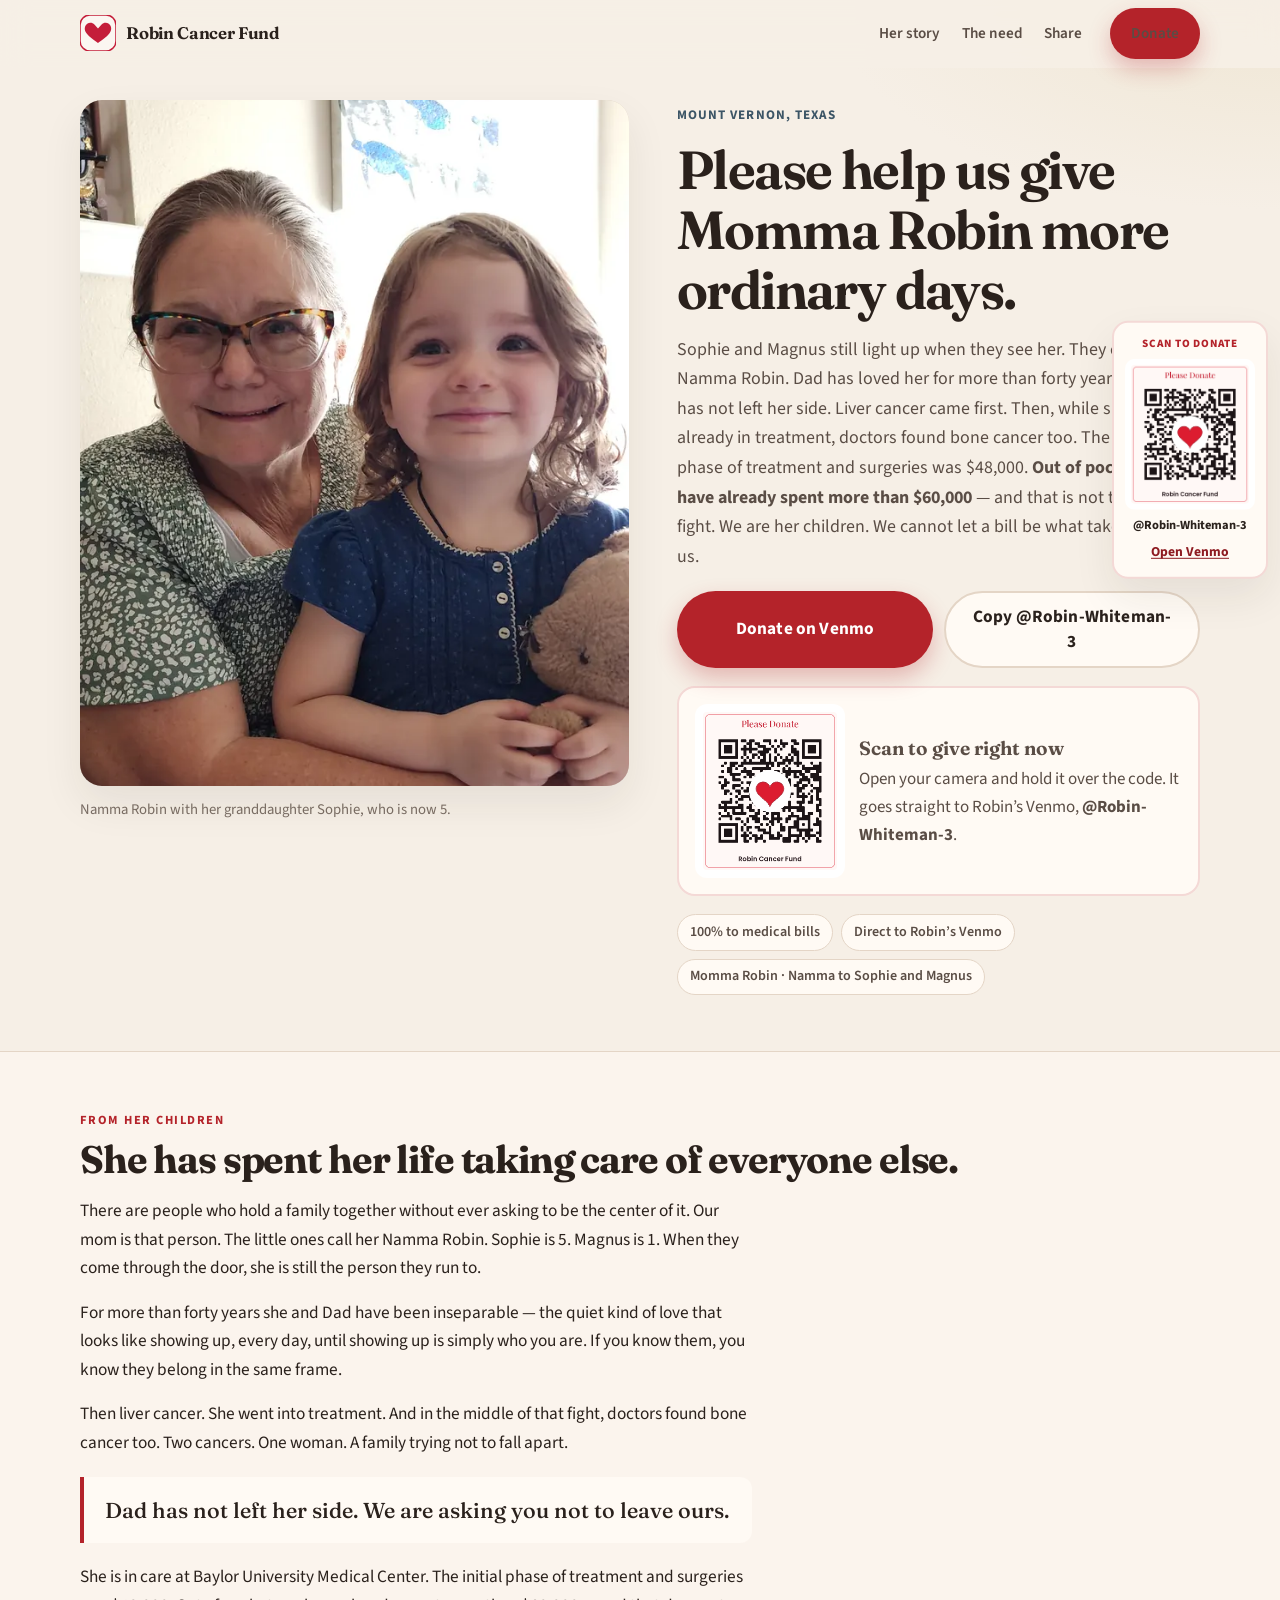
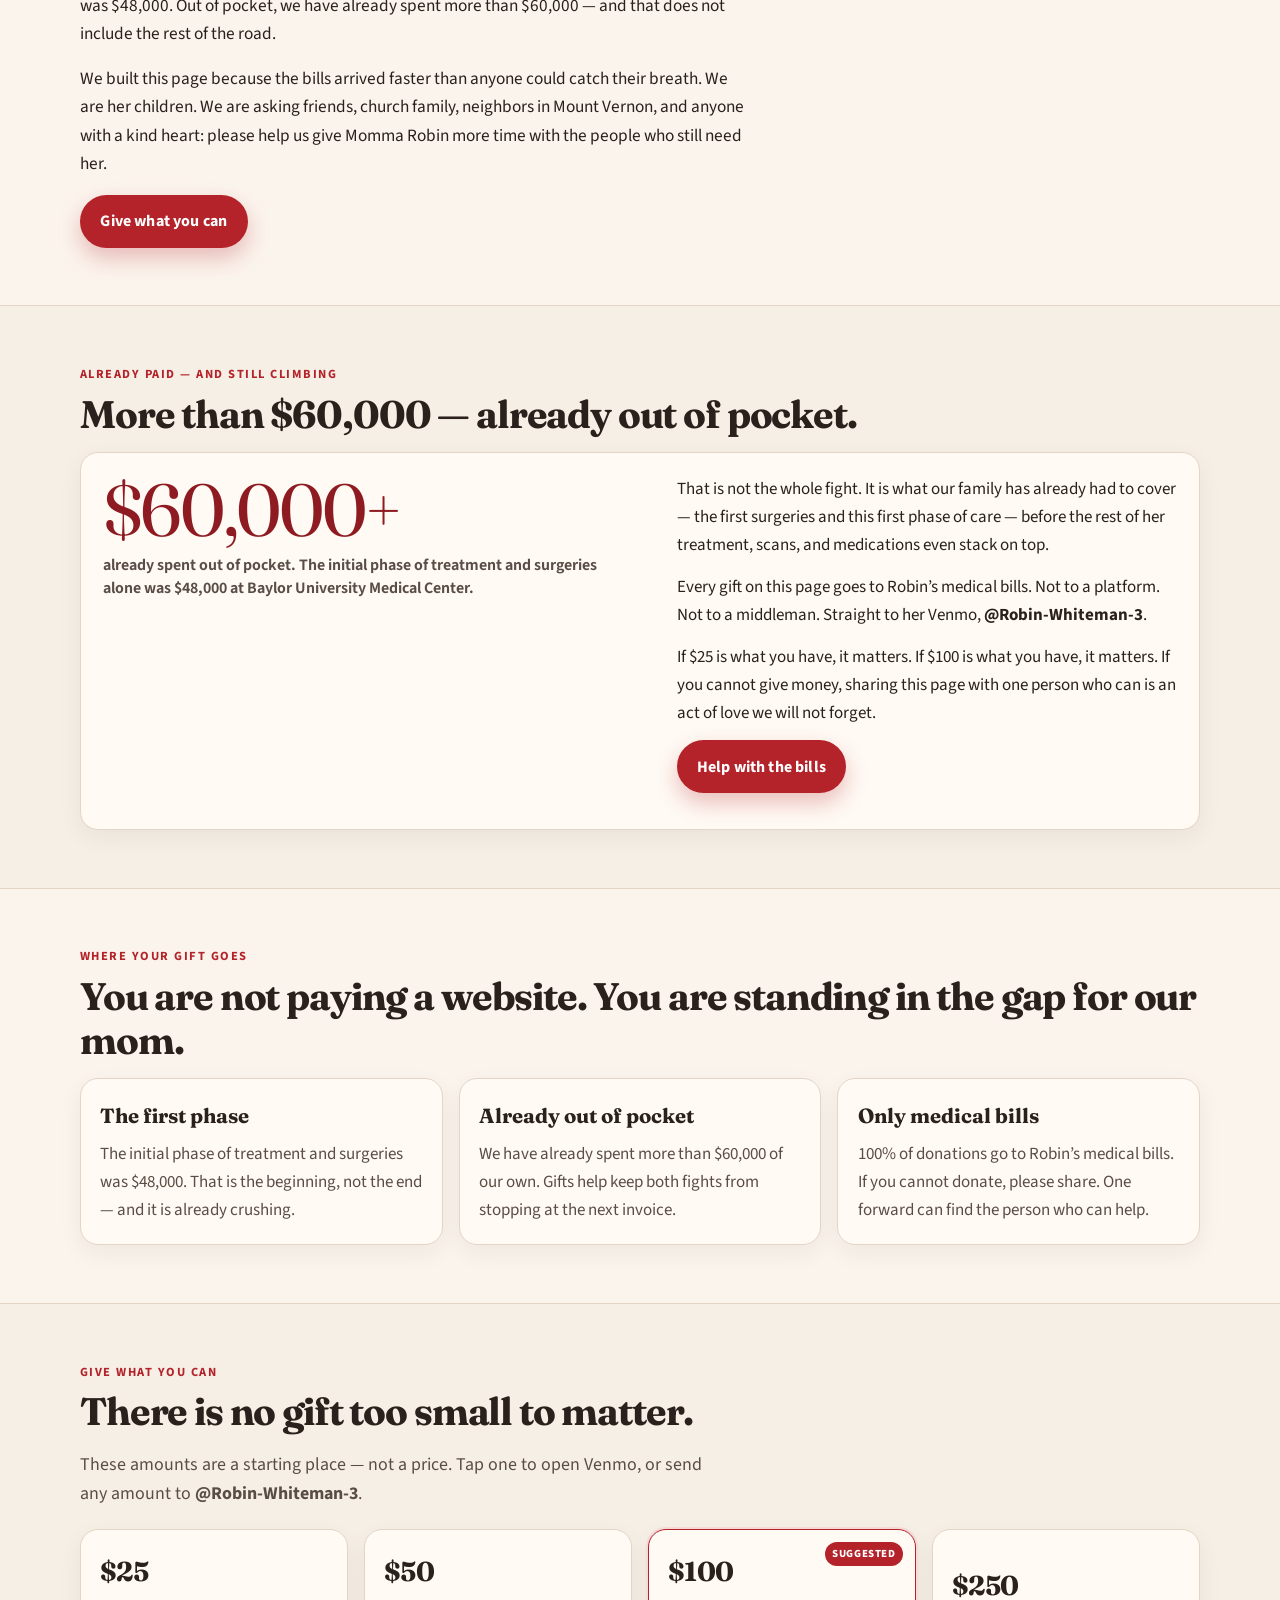
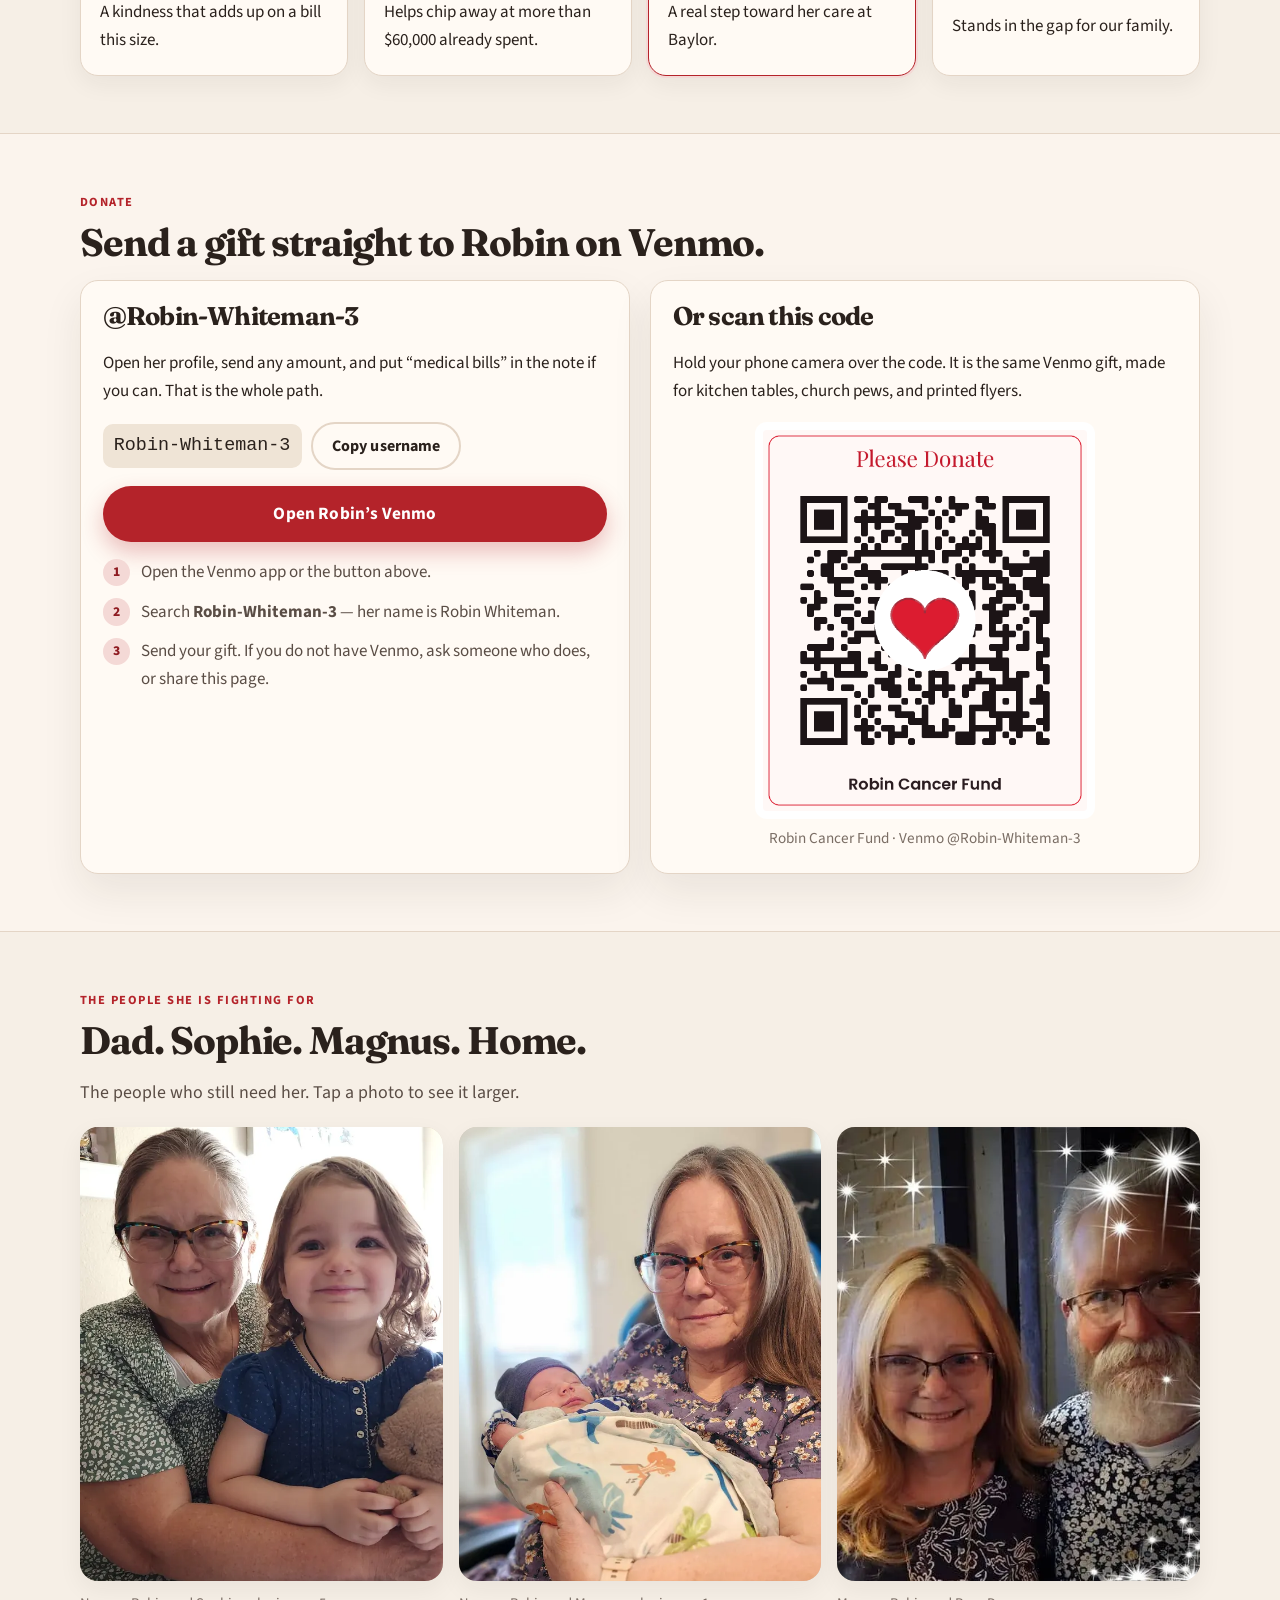
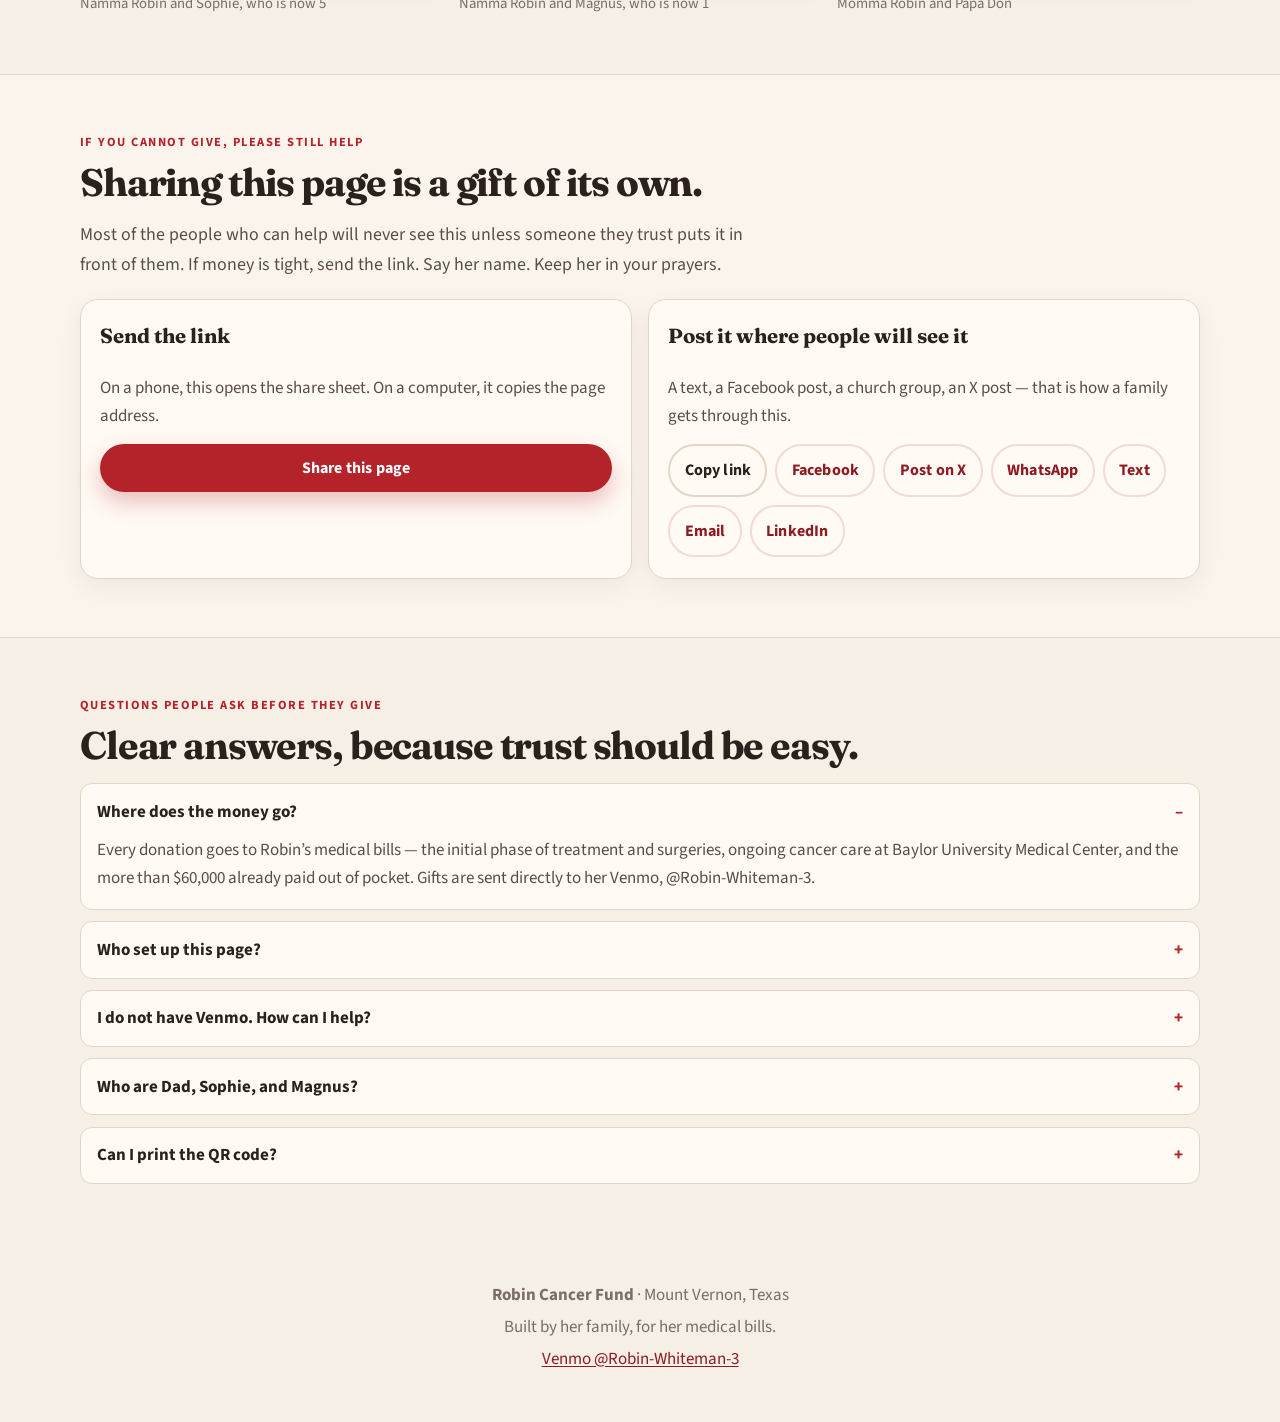
==== commit 757065d7: "Add files via upload" ====
--- a/index.html
+++ b/index.html
@@ -35,7 +35,7 @@
   <link rel="preload" as="style" href="https://fonts.googleapis.com/css2?family=Fraunces:opsz,wght@9..144,500;9..144,650;9..144,700&family=Source+Sans+3:ital,wght@0,400;0,600;0,700;1,400&display=swap">
   <link rel="stylesheet" href="https://fonts.googleapis.com/css2?family=Fraunces:opsz,wght@9..144,500;9..144,650;9..144,700&family=Source+Sans+3:ital,wght@0,400;0,600;0,700;1,400&display=swap">
   <link rel="preload" as="image" href="assets/img/robin-sophie-960.webp" type="image/webp" imagesrcset="assets/img/robin-sophie-640.webp 640w, assets/img/robin-sophie-960.webp 960w, assets/img/robin-sophie-1400.webp 1400w" imagesizes="(max-width: 899px) 100vw, 48vw">
-  <link rel="stylesheet" href="assets/css/styles.css?v=12">
+  <link rel="stylesheet" href="assets/css/styles.css?v=13">
 
   <script type="application/ld+json">
   {
@@ -262,14 +262,14 @@
             </div>
             <span class="hero-caption">Namma Robin and Magnus, who is now 1</span>
           </button>
-          <button class="gallery-item landscape reveal" type="button" data-lightbox data-full="assets/img/robin-donald.jpg" data-caption="Momma Robin and Dad. Together more than 40 years, and still inseparable.">
+          <button class="gallery-item landscape reveal" type="button" data-lightbox data-full="assets/img/robin-donald.jpg" data-caption="Momma Robin and Papa Don. Together more than 40 years, and still inseparable.">
             <div class="frame">
               <picture>
                 <source type="image/webp" srcset="assets/img/robin-donald.webp">
-                <img src="assets/img/robin-donald.jpg" width="614" height="626" alt="Momma Robin and Dad">
+                <img src="assets/img/robin-donald.jpg" width="614" height="626" alt="Momma Robin and Papa Don">
               </picture>
             </div>
-            <span class="hero-caption">Momma Robin and Dad — more than 40 years</span>
+            <span class="hero-caption">Momma Robin and Papa Don</span>
           </button>
         </div>
       </div>
@@ -361,6 +361,6 @@
     </div>
   </div>
 
-  <script src="assets/js/main.js?v=12" defer></script>
+  <script src="assets/js/main.js?v=13" defer></script>
 </body>
 </html>
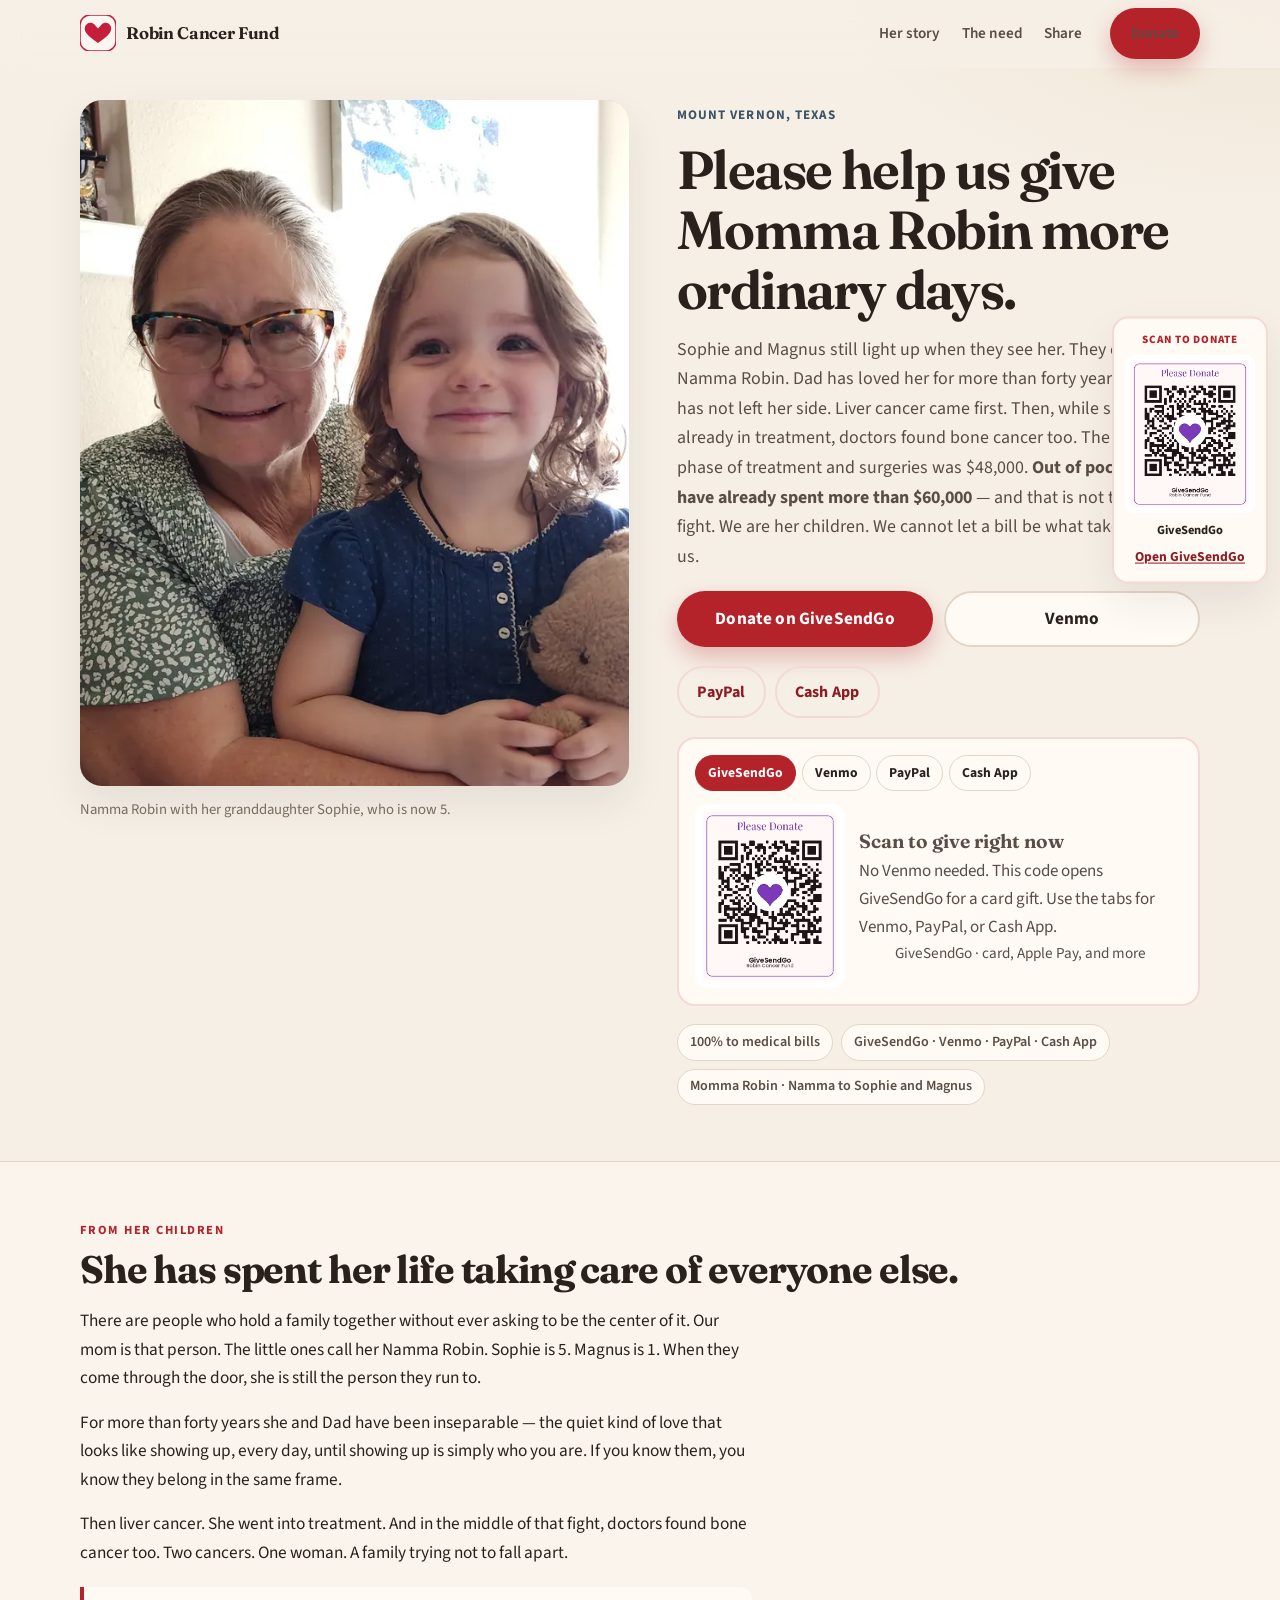
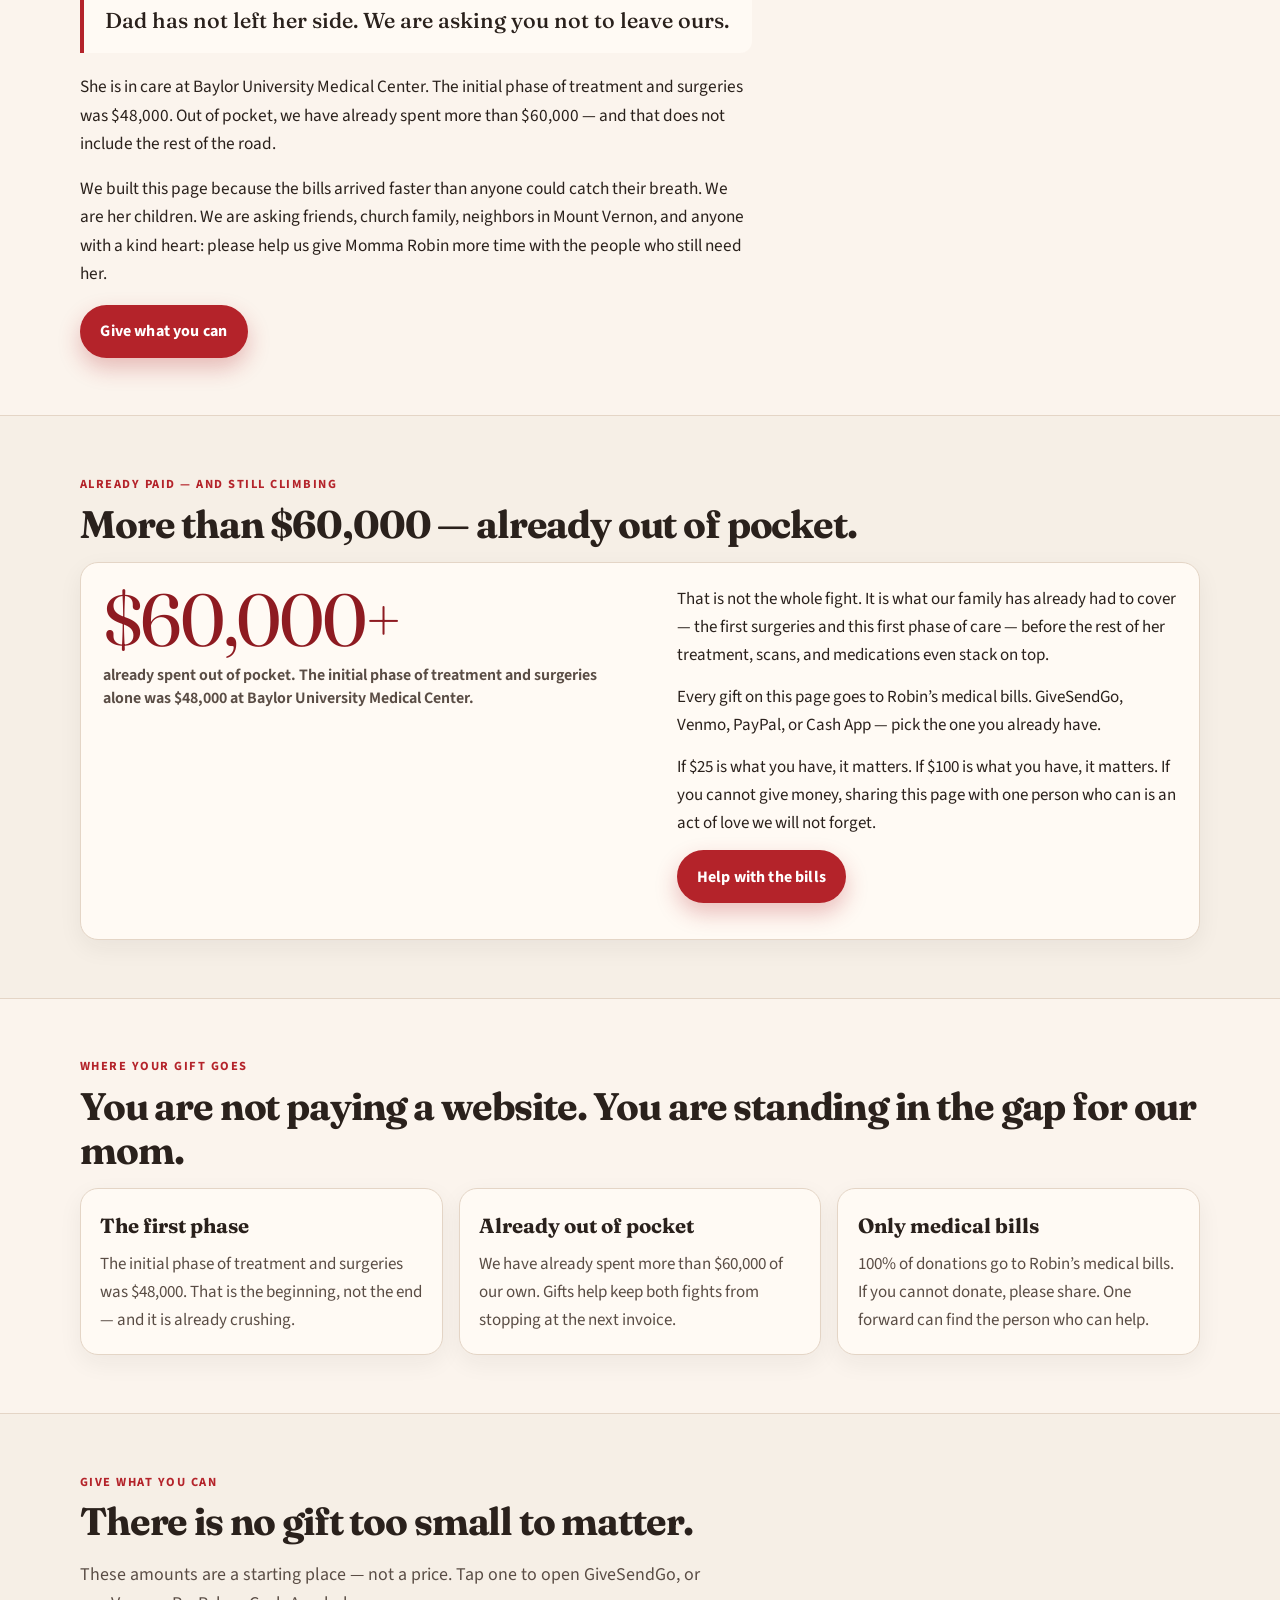
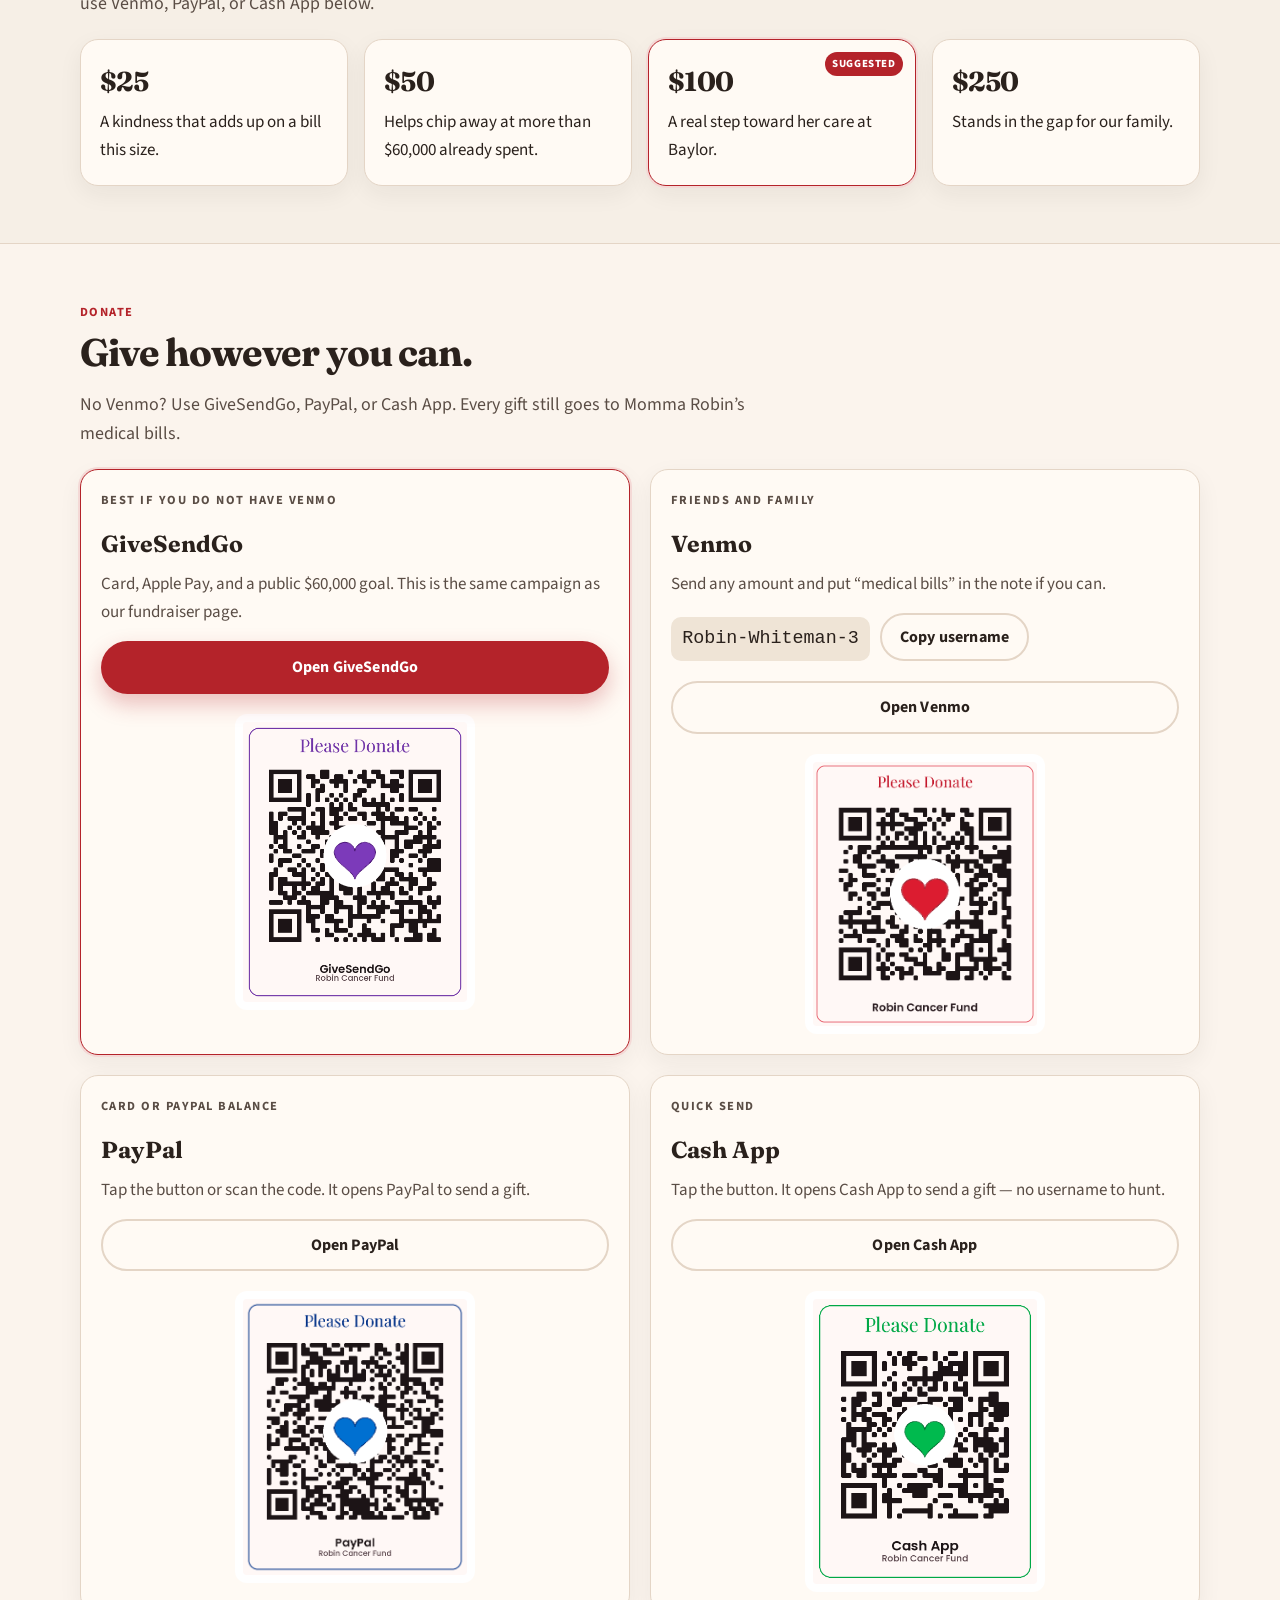
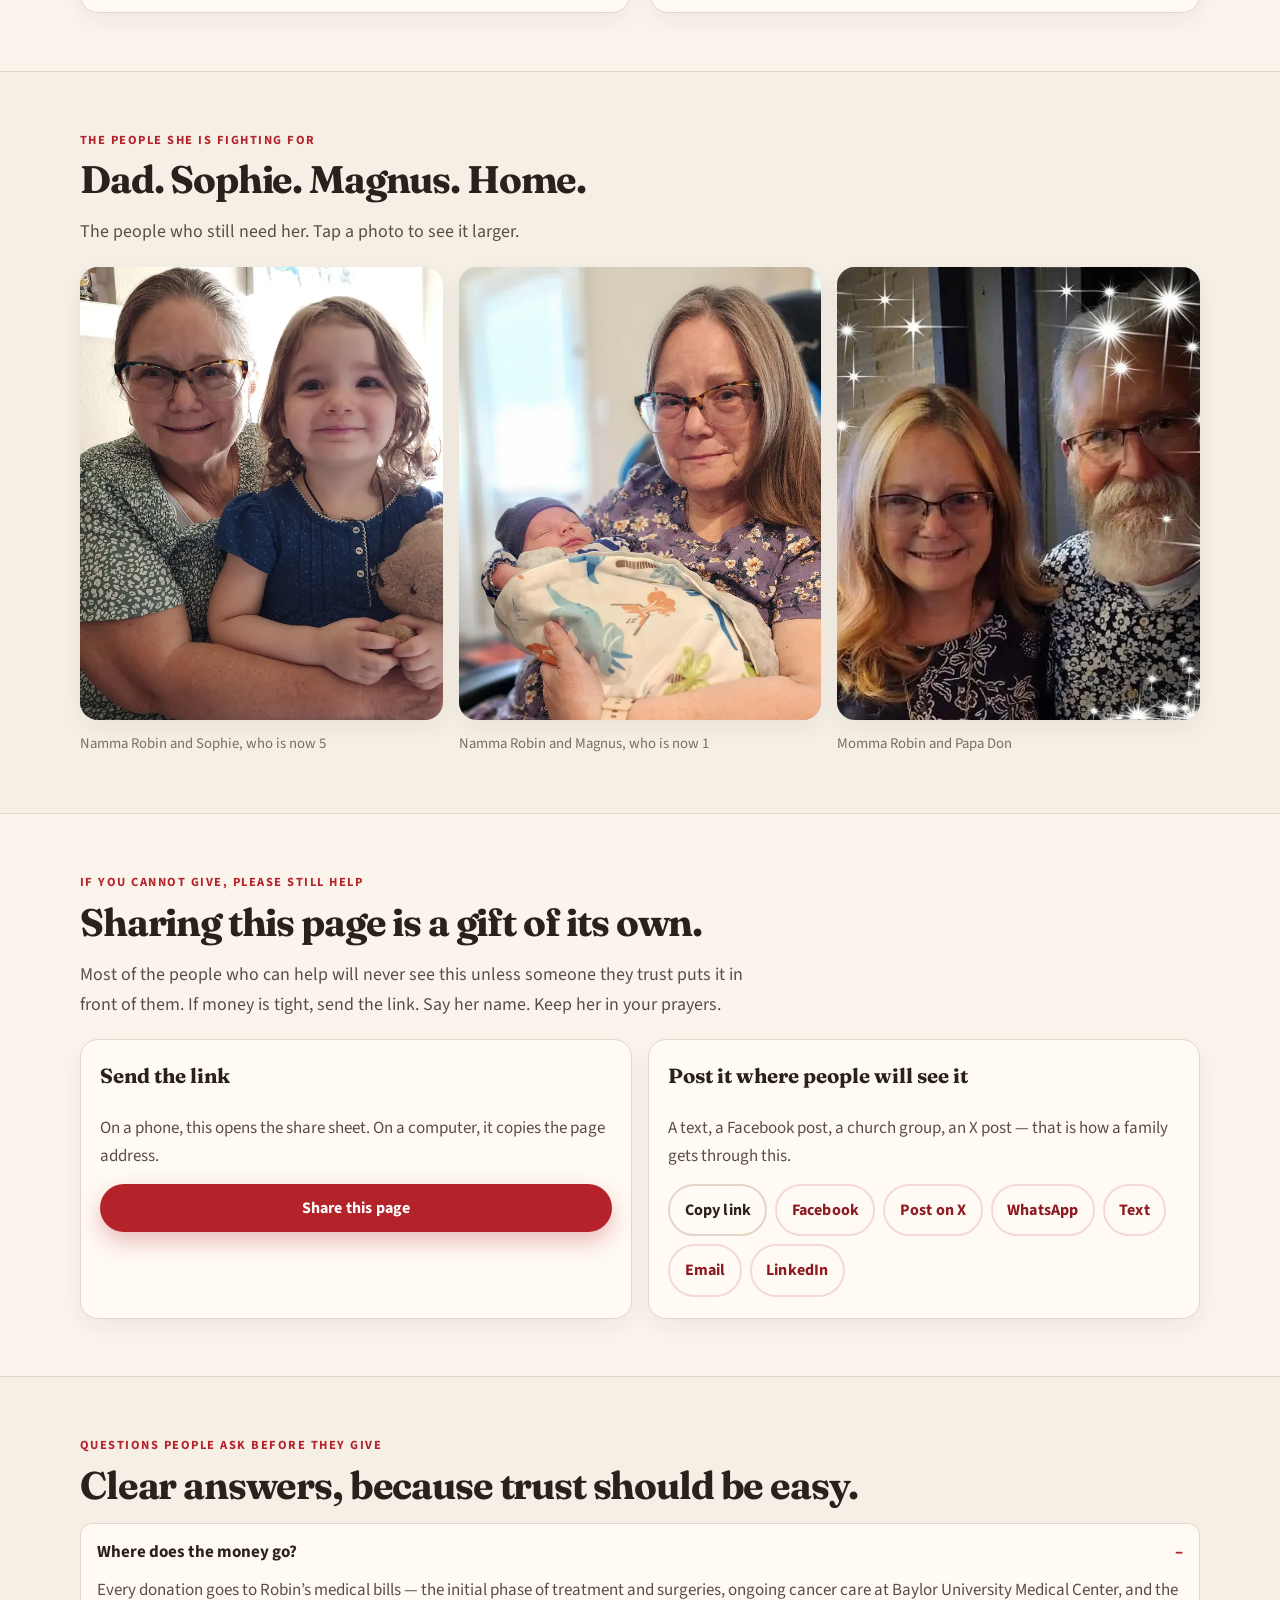
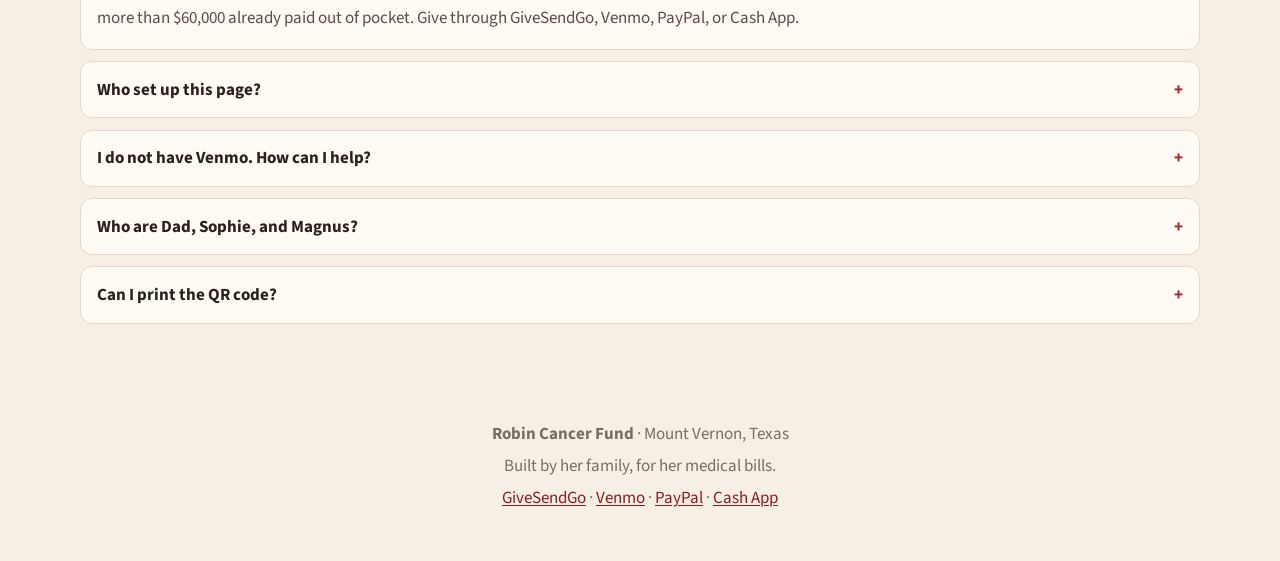
==== commit e4870ed4: "Add files via upload" ====
--- a/index.html
+++ b/index.html
@@ -4,7 +4,7 @@
   <meta charset="utf-8">
   <meta name="viewport" content="width=device-width, initial-scale=1, viewport-fit=cover">
   <title>Help Robin Whiteman Fight Cancer — Robin Cancer Fund</title>
-  <meta name="description" content="Help Momma Robin. Liver cancer, then bone cancer found in treatment. The family has already paid more than $60,000 out of pocket. Donate on Venmo @Robin-Whiteman-3.">
+  <meta name="description" content="Help Momma Robin. Liver cancer, then bone cancer found in treatment. The family has already paid more than $60,000 out of pocket. Give on GiveSendGo, Venmo, PayPal, or Cash App.">
   <meta name="theme-color" content="#f6efe6">
   <meta name="color-scheme" content="light">
   <meta http-equiv="Cache-Control" content="no-cache, no-store, must-revalidate">
@@ -22,7 +22,7 @@
 
   <meta name="twitter:card" content="summary_large_image">
   <meta name="twitter:title" content="Help Momma Robin fight cancer">
-  <meta name="twitter:description" content="Liver cancer, then bone cancer found in treatment. More than $60,000 already out of pocket. Every gift goes to her medical bills on Venmo.">
+  <meta name="twitter:description" content="Liver cancer, then bone cancer found in treatment. More than $60,000 already out of pocket. Give on GiveSendGo, Venmo, PayPal, or Cash App.">
   <meta name="twitter:image" content="https://YOURUSER.github.io/robin-cancer-fund/assets/img/og-share.jpg">
 
   <link rel="icon" href="assets/img/favicon.svg" type="image/svg+xml">
@@ -35,7 +35,7 @@
   <link rel="preload" as="style" href="https://fonts.googleapis.com/css2?family=Fraunces:opsz,wght@9..144,500;9..144,650;9..144,700&family=Source+Sans+3:ital,wght@0,400;0,600;0,700;1,400&display=swap">
   <link rel="stylesheet" href="https://fonts.googleapis.com/css2?family=Fraunces:opsz,wght@9..144,500;9..144,650;9..144,700&family=Source+Sans+3:ital,wght@0,400;0,600;0,700;1,400&display=swap">
   <link rel="preload" as="image" href="assets/img/robin-sophie-960.webp" type="image/webp" imagesrcset="assets/img/robin-sophie-640.webp 640w, assets/img/robin-sophie-960.webp 960w, assets/img/robin-sophie-1400.webp 1400w" imagesizes="(max-width: 899px) 100vw, 48vw">
-  <link rel="stylesheet" href="assets/css/styles.css?v=13">
+  <link rel="stylesheet" href="assets/css/styles.css?v=14">
 
   <script type="application/ld+json">
   {
@@ -79,9 +79,9 @@
         <a href="#story">Her story</a>
         <a href="#need">The need</a>
         <a href="#share">Share</a>
-        <a class="btn btn-primary header-cta" href="https://account.venmo.com/u/Robin-Whiteman-3" target="_blank" rel="noopener noreferrer">Donate</a>
+        <a class="btn btn-primary header-cta" href="#donate">Donate</a>
       </nav>
-      <a class="btn btn-primary header-cta header-cta-mobile" href="https://account.venmo.com/u/Robin-Whiteman-3" target="_blank" rel="noopener noreferrer">Donate</a>
+      <a class="btn btn-primary header-cta header-cta-mobile" href="#donate">Donate</a>
     </div>
   </header>
 
@@ -110,19 +110,30 @@
           <h1>Please help us give Momma Robin more ordinary days.</h1>
           <p class="lede">Sophie and Magnus still light up when they see her. They call her Namma Robin. Dad has loved her for more than forty years, and he has not left her side. Liver cancer came first. Then, while she was already in treatment, doctors found bone cancer too. The initial phase of treatment and surgeries was $48,000. <strong>Out of pocket, we have already spent more than $60,000</strong> — and that is not the whole fight. We are her children. We cannot let a bill be what takes her from us.</p>
           <div class="hero-ctas">
-            <a class="btn btn-primary btn-large" href="https://account.venmo.com/u/Robin-Whiteman-3" target="_blank" rel="noopener noreferrer">Donate on Venmo</a>
-            <button class="btn btn-secondary btn-large" type="button" data-copy="Robin-Whiteman-3">Copy @Robin-Whiteman-3</button>
-          </div>
-          <div class="hero-qr" id="hero-qr">
-            <img src="assets/img/qr-donate.png" width="1058" height="1246" alt="Scan this QR code to donate to Robin on Venmo">
+            <a class="btn btn-primary btn-large" href="https://www.givesendgo.com/Momma-Robin" target="_blank" rel="noopener noreferrer">Donate on GiveSendGo</a>
+            <a class="btn btn-secondary btn-large" href="https://account.venmo.com/u/Robin-Whiteman-3" target="_blank" rel="noopener noreferrer">Venmo</a>
+          </div>
+          <div class="pay-row">
+            <a class="btn btn-ghost" href="https://www.paypal.com/qrcodes/p2pqrc/FVFNL4A8NWCB6" target="_blank" rel="noopener noreferrer">PayPal</a>
+            <a class="btn btn-ghost" href="https://cash.app/$Chromemistress" target="_blank" rel="noopener noreferrer">Cash App</a>
+          </div>
+          <div class="hero-qr" id="hero-qr" data-qr-group>
+            <div class="qr-tabs" role="tablist" aria-label="Choose a scan-to-give app">
+              <button type="button" role="tab" class="is-active" aria-selected="true" data-qr="givesendgo">GiveSendGo</button>
+              <button type="button" role="tab" aria-selected="false" data-qr="venmo">Venmo</button>
+              <button type="button" role="tab" aria-selected="false" data-qr="paypal">PayPal</button>
+              <button type="button" role="tab" aria-selected="false" data-qr="cashapp">Cash App</button>
+            </div>
+            <img data-qr-image src="assets/img/qr-givesendgo.png" width="866" height="1082" alt="Scan to donate on GiveSendGo">
             <div>
               <p class="hero-qr-title">Scan to give right now</p>
-              <p>Open your camera and hold it over the code. It goes straight to Robin’s Venmo, <strong>@Robin-Whiteman-3</strong>.</p>
+              <p>No Venmo needed. This code opens GiveSendGo for a card gift. Use the tabs for Venmo, PayPal, or Cash App.</p>
+              <p class="qr-note" data-qr-note>GiveSendGo · card, Apple Pay, and more</p>
             </div>
           </div>
           <div class="trust-row" aria-label="Why this page is trustworthy">
             <span class="trust-chip">100% to medical bills</span>
-            <span class="trust-chip">Direct to Robin’s Venmo</span>
+            <span class="trust-chip">GiveSendGo · Venmo · PayPal · Cash App</span>
             <span class="trust-chip">Momma Robin · Namma to Sophie and Magnus</span>
           </div>
         </div>
@@ -153,9 +164,9 @@
           <p class="need-amount">$60,000+<span>already spent out of pocket. The initial phase of treatment and surgeries alone was $48,000 at Baylor University Medical Center.</span></p>
           <div class="need-copy">
             <p>That is not the whole fight. It is what our family has already had to cover — the first surgeries and this first phase of care — before the rest of her treatment, scans, and medications even stack on top.</p>
-            <p>Every gift on this page goes to Robin’s medical bills. Not to a platform. Not to a middleman. Straight to her Venmo, <strong>@Robin-Whiteman-3</strong>.</p>
+            <p>Every gift on this page goes to Robin’s medical bills. GiveSendGo, Venmo, PayPal, or Cash App — pick the one you already have.</p>
             <p>If $25 is what you have, it matters. If $100 is what you have, it matters. If you cannot give money, sharing this page with one person who can is an act of love we will not forget.</p>
-            <p><a class="btn btn-primary" href="https://account.venmo.com/u/Robin-Whiteman-3" target="_blank" rel="noopener noreferrer">Help with the bills</a></p>
+            <p><a class="btn btn-primary" href="#donate">Help with the bills</a></p>
           </div>
         </div>
       </div>
@@ -186,25 +197,25 @@
       <div class="container">
         <p class="section-kicker">Give what you can</p>
         <h2 class="section-title">There is no gift too small to matter.</h2>
-        <p class="lede" style="max-width: 40rem;">These amounts are a starting place — not a price. Tap one to open Venmo, or send any amount to <strong>@Robin-Whiteman-3</strong>.</p>
+        <p class="lede" style="max-width: 40rem;">These amounts are a starting place — not a price. Tap one to open GiveSendGo, or use Venmo, PayPal, or Cash App below.</p>
         <div class="gift-grid">
-          <button class="card gift-card" type="button" data-venmo="25" aria-label="Donate 25 dollars on Venmo">
+          <a class="card gift-card" href="https://www.givesendgo.com/Momma-Robin" target="_blank" rel="noopener noreferrer" aria-label="Donate 25 dollars on GiveSendGo">
             <strong>$25</strong>
             A kindness that adds up on a bill this size.
-          </button>
-          <button class="card gift-card" type="button" data-venmo="50" aria-label="Donate 50 dollars on Venmo">
+          </a>
+          <a class="card gift-card" href="https://www.givesendgo.com/Momma-Robin" target="_blank" rel="noopener noreferrer" aria-label="Donate 50 dollars on GiveSendGo">
             <strong>$50</strong>
             Helps chip away at more than $60,000 already spent.
-          </button>
-          <button class="card gift-card is-featured" type="button" data-venmo="100" aria-label="Donate 100 dollars on Venmo, suggested amount">
+          </a>
+          <a class="card gift-card is-featured" href="https://www.givesendgo.com/Momma-Robin" target="_blank" rel="noopener noreferrer" aria-label="Donate 100 dollars on GiveSendGo, suggested amount">
             <span class="ribbon">Suggested</span>
             <strong>$100</strong>
             A real step toward her care at Baylor.
-          </button>
-          <button class="card gift-card" type="button" data-venmo="250" aria-label="Donate 250 dollars on Venmo">
+          </a>
+          <a class="card gift-card" href="https://www.givesendgo.com/Momma-Robin" target="_blank" rel="noopener noreferrer" aria-label="Donate 250 dollars on GiveSendGo">
             <strong>$250</strong>
             Stands in the gap for our family.
-          </button>
+          </a>
         </div>
       </div>
     </section>
@@ -212,28 +223,41 @@
     <section class="section section-alt" id="donate">
       <div class="container">
         <p class="section-kicker">Donate</p>
-        <h2 class="section-title">Send a gift straight to Robin on Venmo.</h2>
-        <div class="donate-grid">
-          <div class="venmo-box reveal">
-            <h3 class="section-title" style="font-size: 1.6rem;">@Robin-Whiteman-3</h3>
-            <p>Open her profile, send any amount, and put “medical bills” in the note if you can. That is the whole path.</p>
+        <h2 class="section-title">Give however you can.</h2>
+        <p class="lede" style="max-width: 42rem;">No Venmo? Use GiveSendGo, PayPal, or Cash App. Every gift still goes to Momma Robin’s medical bills.</p>
+        <div class="pay-grid" id="qr">
+          <article class="pay-card is-featured reveal">
+            <p class="section-kicker">Best if you do not have Venmo</p>
+            <h3>GiveSendGo</h3>
+            <p>Card, Apple Pay, and a public $60,000 goal. This is the same campaign as our fundraiser page.</p>
+            <a class="btn btn-primary btn-full" href="https://www.givesendgo.com/Momma-Robin" target="_blank" rel="noopener noreferrer">Open GiveSendGo</a>
+            <img src="assets/img/qr-givesendgo.png" width="866" height="1082" alt="GiveSendGo QR code for Momma Robin">
+          </article>
+          <article class="pay-card reveal">
+            <p class="section-kicker">Friends and family</p>
+            <h3>Venmo</h3>
+            <p>Send any amount and put “medical bills” in the note if you can.</p>
             <div class="venmo-name">
               <code>Robin-Whiteman-3</code>
               <button class="btn btn-secondary" type="button" data-copy="Robin-Whiteman-3">Copy username</button>
             </div>
-            <a class="btn btn-primary btn-large btn-full" href="https://account.venmo.com/u/Robin-Whiteman-3" target="_blank" rel="noopener noreferrer">Open Robin’s Venmo</a>
-            <ol class="steps">
-              <li>Open the Venmo app or the button above.</li>
-              <li>Search <strong>Robin-Whiteman-3</strong> — her name is Robin Whiteman.</li>
-              <li>Send your gift. If you do not have Venmo, ask someone who does, or share this page.</li>
-            </ol>
-          </div>
-          <div class="qr-box reveal" id="qr">
-            <h3 class="section-title" style="font-size: 1.6rem;">Or scan this code</h3>
-            <p>Hold your phone camera over the code. It is the same Venmo gift, made for kitchen tables, church pews, and printed flyers.</p>
-            <img src="assets/img/qr-donate.png" width="1058" height="1246" alt="Please donate QR code for the Robin Cancer Fund">
-            <p class="qr-note">Robin Cancer Fund · Venmo @Robin-Whiteman-3</p>
-          </div>
+            <a class="btn btn-secondary btn-full" href="https://account.venmo.com/u/Robin-Whiteman-3" target="_blank" rel="noopener noreferrer">Open Venmo</a>
+            <img src="assets/img/qr-venmo.png" width="1058" height="1246" alt="Venmo QR code for Robin Cancer Fund">
+          </article>
+          <article class="pay-card reveal">
+            <p class="section-kicker">Card or PayPal balance</p>
+            <h3>PayPal</h3>
+            <p>Tap the button or scan the code. It opens PayPal to send a gift.</p>
+            <a class="btn btn-secondary btn-full" href="https://www.paypal.com/qrcodes/p2pqrc/FVFNL4A8NWCB6" target="_blank" rel="noopener noreferrer">Open PayPal</a>
+            <img src="assets/img/qr-paypal.png" width="938" height="1154" alt="PayPal QR code for Robin Cancer Fund">
+          </article>
+          <article class="pay-card reveal">
+            <p class="section-kicker">Quick send</p>
+            <h3>Cash App</h3>
+            <p>Tap the button. It opens Cash App to send a gift — no username to hunt.</p>
+            <a class="btn btn-secondary btn-full" href="https://cash.app/$Chromemistress" target="_blank" rel="noopener noreferrer">Open Cash App</a>
+            <img src="assets/img/qr-cashapp.png" width="794" height="1010" alt="Cash App QR code for Robin Cancer Fund">
+          </article>
         </div>
       </div>
     </section>
@@ -310,15 +334,15 @@
         <div class="faq-list">
           <details open>
             <summary>Where does the money go?</summary>
-            <p>Every donation goes to Robin’s medical bills — the initial phase of treatment and surgeries, ongoing cancer care at Baylor University Medical Center, and the more than $60,000 already paid out of pocket. Gifts are sent directly to her Venmo, @Robin-Whiteman-3.</p>
+            <p>Every donation goes to Robin’s medical bills — the initial phase of treatment and surgeries, ongoing cancer care at Baylor University Medical Center, and the more than $60,000 already paid out of pocket. Give through GiveSendGo, Venmo, PayPal, or Cash App.</p>
           </details>
           <details>
             <summary>Who set up this page?</summary>
-            <p>Robin’s children. This is not a hospital campaign and not a charity with overhead. It is a family asking for help in public, with her name, her photos, and her Venmo.</p>
+            <p>Robin’s children. This is not a hospital campaign and not a charity with overhead. It is a family asking for help in public, with her name and her photos.</p>
           </details>
           <details>
             <summary>I do not have Venmo. How can I help?</summary>
-            <p>You can download Venmo and send a gift to Robin-Whiteman-3, ask a family member to send on your behalf, or share this page with someone who can give. Sharing is help.</p>
+            <p>Use <a href="https://www.givesendgo.com/Momma-Robin" target="_blank" rel="noopener noreferrer">GiveSendGo</a> (card or Apple Pay), the PayPal button, or the Cash App button. You do not have to type a Cash App username. Sharing this page is help too.</p>
           </details>
           <details>
             <summary>Who are Dad, Sophie, and Magnus?</summary>
@@ -326,7 +350,7 @@
           </details>
           <details>
             <summary>Can I print the QR code?</summary>
-            <p>Yes. Use File → Print, or screenshot the Donate section. The QR and the Venmo name are designed to survive a flyer on a fridge.</p>
+            <p>Yes. Use File → Print, or screenshot the Donate section. There is a QR for GiveSendGo, Venmo, PayPal, and Cash App.</p>
           </details>
         </div>
       </div>
@@ -337,19 +361,27 @@
     <div class="container">
       <p><strong>Robin Cancer Fund</strong> · Mount Vernon, Texas</p>
       <p>Built by her family, for her medical bills.</p>
-      <p><a href="https://account.venmo.com/u/Robin-Whiteman-3" target="_blank" rel="noopener noreferrer">Venmo @Robin-Whiteman-3</a></p>
+      <p>
+        <a href="https://www.givesendgo.com/Momma-Robin" target="_blank" rel="noopener noreferrer">GiveSendGo</a>
+        ·
+        <a href="https://account.venmo.com/u/Robin-Whiteman-3" target="_blank" rel="noopener noreferrer">Venmo</a>
+        ·
+        <a href="https://www.paypal.com/qrcodes/p2pqrc/FVFNL4A8NWCB6" target="_blank" rel="noopener noreferrer">PayPal</a>
+        ·
+        <a href="https://cash.app/$Chromemistress" target="_blank" rel="noopener noreferrer">Cash App</a>
+      </p>
     </div>
   </footer>
 
   <aside class="qr-float" aria-label="Scan to donate">
     <p class="qr-float-kicker">Scan to donate</p>
-    <img src="assets/img/qr-donate.png" width="1058" height="1246" alt="QR code to donate to Robin on Venmo">
-    <p class="qr-float-name">@Robin-Whiteman-3</p>
-    <a href="https://account.venmo.com/u/Robin-Whiteman-3" target="_blank" rel="noopener noreferrer">Open Venmo</a>
+    <img src="assets/img/qr-givesendgo.png" width="866" height="1082" alt="GiveSendGo QR code for Momma Robin">
+    <p class="qr-float-name">GiveSendGo</p>
+    <a href="https://www.givesendgo.com/Momma-Robin" target="_blank" rel="noopener noreferrer">Open GiveSendGo</a>
   </aside>
 
   <div class="mobile-bar" role="region" aria-label="Quick donate">
-    <a class="btn btn-primary" href="https://account.venmo.com/u/Robin-Whiteman-3" target="_blank" rel="noopener noreferrer">Donate</a>
+    <a class="btn btn-primary" href="#donate">Donate</a>
     <a class="btn btn-secondary" href="#qr">Scan QR</a>
   </div>
 
@@ -361,6 +393,6 @@
     </div>
   </div>
 
-  <script src="assets/js/main.js?v=13" defer></script>
+  <script src="assets/js/main.js?v=14" defer></script>
 </body>
 </html>
--- a/assets/css/styles.css
+++ b/assets/css/styles.css
@@ -369,6 +369,90 @@
   color: var(--ink-soft);
 }
 
+.hero-qr .qr-tabs {
+  grid-column: 1 / -1;
+}
+
+.pay-row {
+  display: flex;
+  flex-wrap: wrap;
+  gap: 0.55rem;
+  margin: 0 0 1.15rem;
+}
+
+.qr-tabs {
+  display: flex;
+  flex-wrap: wrap;
+  gap: 0.35rem;
+}
+
+.qr-tabs button {
+  appearance: none;
+  border: 1px solid var(--line);
+  background: var(--paper);
+  color: var(--ink);
+  border-radius: 999px;
+  min-height: 36px;
+  padding: 0.3rem 0.75rem;
+  font: inherit;
+  font-size: 0.85rem;
+  font-weight: 700;
+  cursor: pointer;
+}
+
+.qr-tabs button.is-active {
+  background: var(--rose);
+  border-color: var(--rose);
+  color: #fff;
+}
+
+.pay-grid {
+  display: grid;
+  gap: 1.25rem;
+}
+
+.pay-card {
+  background: var(--paper);
+  border: 1px solid var(--line);
+  border-radius: var(--radius);
+  padding: 1.25rem;
+  box-shadow: var(--shadow-soft);
+}
+
+.pay-card.is-featured {
+  border-color: var(--rose);
+  box-shadow: 0 0 0 2px var(--rose-soft), var(--shadow-soft);
+}
+
+.pay-card h3 {
+  margin: 0 0 0.45rem;
+  font-family: var(--font-serif);
+  font-size: 1.45rem;
+}
+
+.pay-card p {
+  margin: 0 0 0.9rem;
+  color: var(--ink-soft);
+}
+
+.pay-card .btn {
+  margin-bottom: 0.25rem;
+}
+
+.pay-card img {
+  width: min(100%, 240px);
+  margin: 1rem auto 0;
+  background: #fff;
+  padding: 8px;
+  border-radius: 12px;
+}
+
+a.gift-card {
+  display: block;
+  text-decoration: none;
+  color: inherit;
+}
+
 .qr-float {
   display: none;
 }
@@ -803,7 +887,8 @@
   .gift-grid,
   .share-grid,
   .gallery,
-  .donate-grid {
+  .donate-grid,
+  .pay-grid {
     grid-template-columns: 1fr 1fr;
   }
 
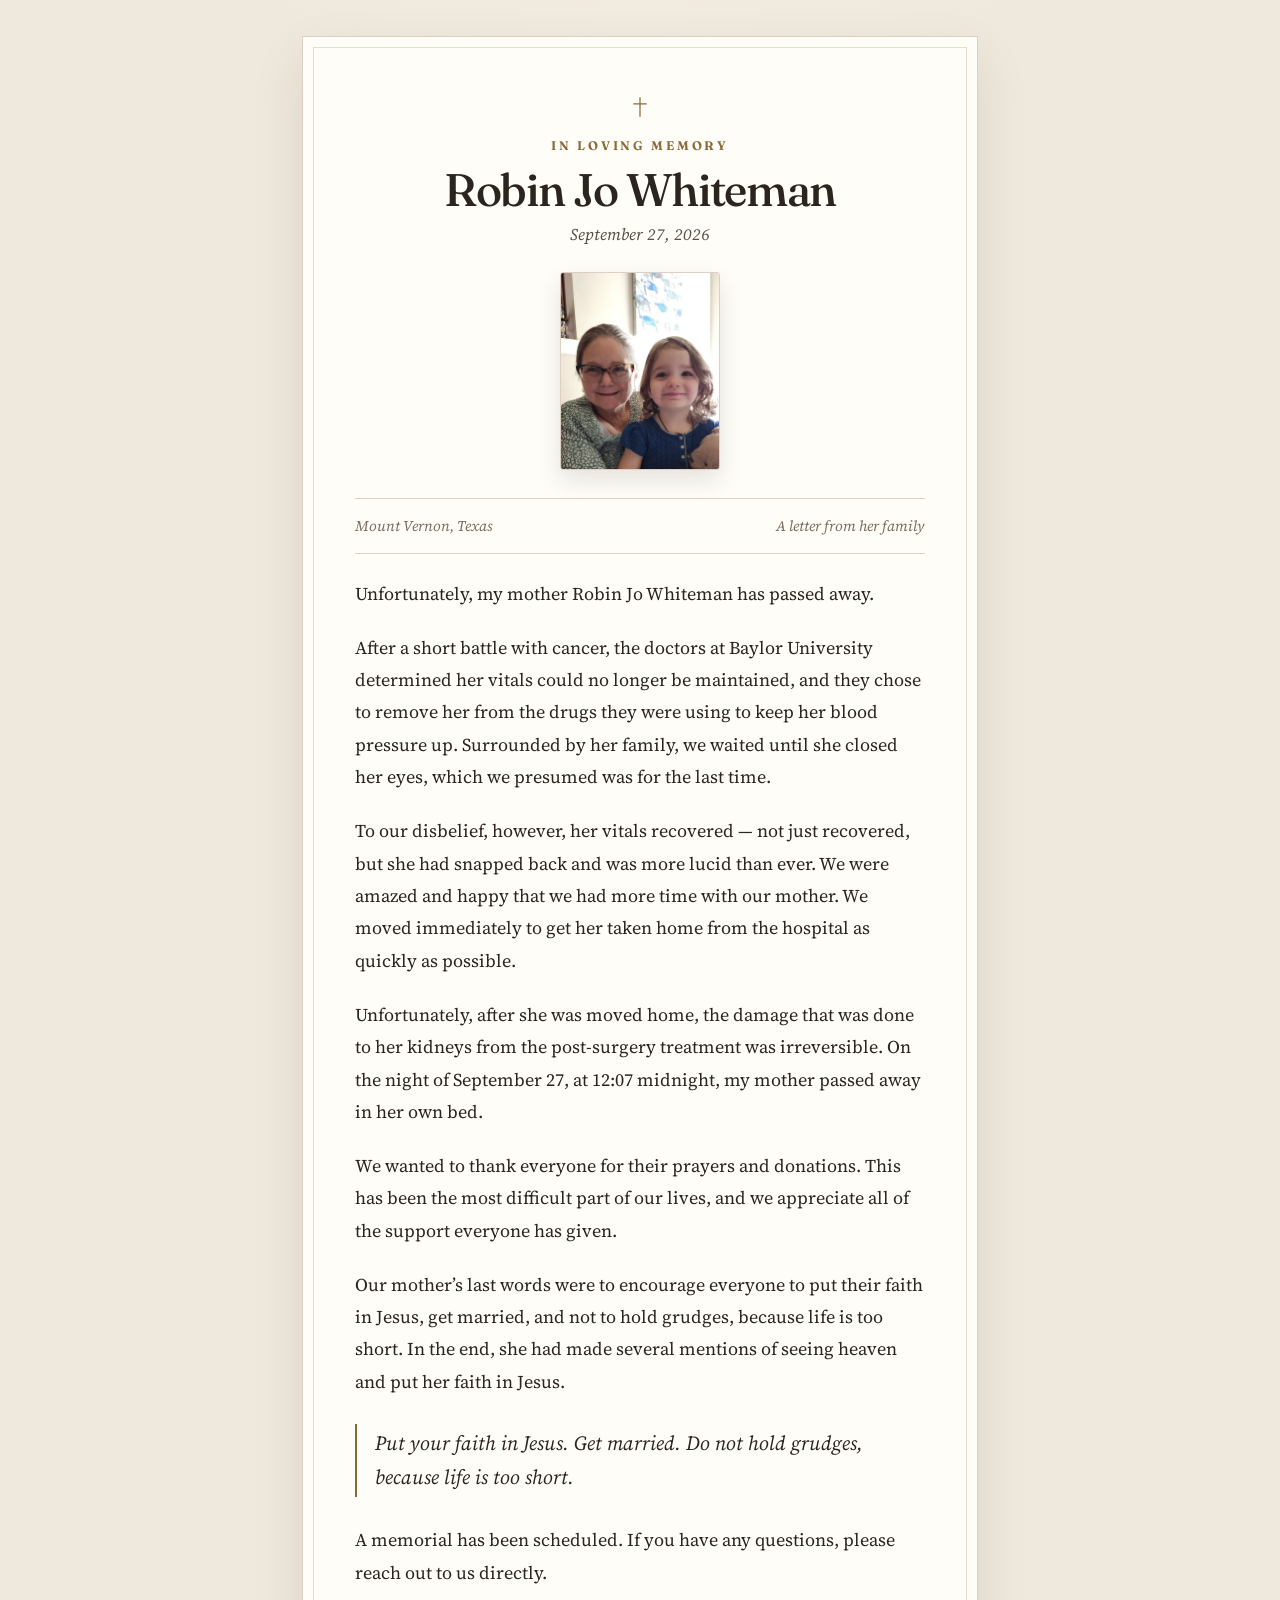
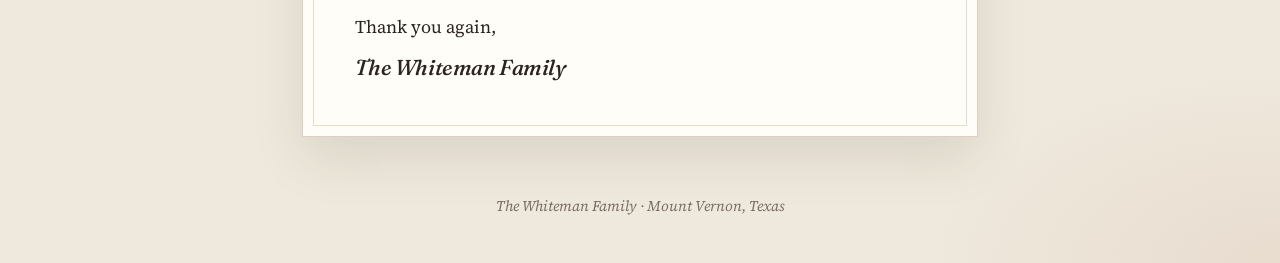
==== commit 481d1dd7: "Add files via upload" ====
--- a/index.html
+++ b/index.html
@@ -3,26 +3,26 @@
 <head>
   <meta charset="utf-8">
   <meta name="viewport" content="width=device-width, initial-scale=1, viewport-fit=cover">
-  <title>Help Robin Whiteman Fight Cancer — Robin Cancer Fund</title>
-  <meta name="description" content="Help Momma Robin. Liver cancer, then bone cancer found in treatment. The family has already paid more than $60,000 out of pocket. Give on GiveSendGo, Venmo, PayPal, or Cash App.">
-  <meta name="theme-color" content="#f6efe6">
+  <title>In Loving Memory of Robin Jo Whiteman</title>
+  <meta name="description" content="A letter from the Whiteman Family. Robin Jo Whiteman passed away on the night of September 27, 2026, at 12:07 midnight, in her own bed, surrounded by her family.">
+  <meta name="theme-color" content="#efe8dc">
   <meta name="color-scheme" content="light">
   <meta http-equiv="Cache-Control" content="no-cache, no-store, must-revalidate">
   <meta name="robots" content="index,follow">
   <link rel="canonical" href="https://YOURUSER.github.io/robin-cancer-fund/">
 
   <meta property="og:type" content="website">
-  <meta property="og:title" content="Please help us give Momma Robin more ordinary days">
-  <meta property="og:description" content="Liver cancer came first. Then doctors found bone cancer too. Out of pocket, her family has already spent more than $60,000. Please give or share.">
+  <meta property="og:title" content="In loving memory of Robin Jo Whiteman">
+  <meta property="og:description" content="A letter from the Whiteman Family. Robin passed away on the night of September 27, 2026, in her own bed. Her last words were to put your faith in Jesus.">
   <meta property="og:url" content="https://YOURUSER.github.io/robin-cancer-fund/">
   <meta property="og:image" content="https://YOURUSER.github.io/robin-cancer-fund/assets/img/og-share.jpg">
   <meta property="og:image:width" content="1200">
   <meta property="og:image:height" content="630">
-  <meta property="og:image:alt" content="Robin Whiteman with her granddaughter Sophie">
+  <meta property="og:image:alt" content="Robin Jo Whiteman with her granddaughter Sophie">
 
   <meta name="twitter:card" content="summary_large_image">
-  <meta name="twitter:title" content="Help Momma Robin fight cancer">
-  <meta name="twitter:description" content="Liver cancer, then bone cancer found in treatment. More than $60,000 already out of pocket. Give on GiveSendGo, Venmo, PayPal, or Cash App.">
+  <meta name="twitter:title" content="In loving memory of Robin Jo Whiteman">
+  <meta name="twitter:description" content="A letter from the Whiteman Family. Robin passed away on the night of September 27, 2026, in her own bed.">
   <meta name="twitter:image" content="https://YOURUSER.github.io/robin-cancer-fund/assets/img/og-share.jpg">
 
   <link rel="icon" href="assets/img/favicon.svg" type="image/svg+xml">
@@ -32,24 +32,26 @@
 
   <link rel="preconnect" href="https://fonts.googleapis.com">
   <link rel="preconnect" href="https://fonts.gstatic.com" crossorigin>
-  <link rel="preload" as="style" href="https://fonts.googleapis.com/css2?family=Fraunces:opsz,wght@9..144,500;9..144,650;9..144,700&family=Source+Sans+3:ital,wght@0,400;0,600;0,700;1,400&display=swap">
-  <link rel="stylesheet" href="https://fonts.googleapis.com/css2?family=Fraunces:opsz,wght@9..144,500;9..144,650;9..144,700&family=Source+Sans+3:ital,wght@0,400;0,600;0,700;1,400&display=swap">
-  <link rel="preload" as="image" href="assets/img/robin-sophie-960.webp" type="image/webp" imagesrcset="assets/img/robin-sophie-640.webp 640w, assets/img/robin-sophie-960.webp 960w, assets/img/robin-sophie-1400.webp 1400w" imagesizes="(max-width: 899px) 100vw, 48vw">
-  <link rel="stylesheet" href="assets/css/styles.css?v=14">
+  <link rel="preload" as="style" href="https://fonts.googleapis.com/css2?family=Fraunces:ital,opsz,wght@0,9..144,500;0,9..144,650;1,9..144,500&family=Source+Serif+4:ital,opsz,wght@0,8..60,400;0,8..60,600;1,8..60,400&display=swap">
+  <link rel="stylesheet" href="https://fonts.googleapis.com/css2?family=Fraunces:ital,opsz,wght@0,9..144,500;0,9..144,650;1,9..144,500&family=Source+Serif+4:ital,opsz,wght@0,8..60,400;0,8..60,600;1,8..60,400&display=swap">
+  <link rel="preload" as="image" href="assets/img/robin-sophie-640.webp" type="image/webp">
+  <link rel="stylesheet" href="assets/css/styles.css?v=16">
 
   <script type="application/ld+json">
   {
     "@context": "https://schema.org",
-    "@type": "WebPage",
-    "name": "Robin Cancer Fund",
-    "headline": "Please help us give Momma Robin more ordinary days",
-    "description": "A family fundraising page for Momma Robin’s medical bills after liver cancer, bone cancer found during treatment, and more than $60,000 already out of pocket.",
+    "@type": "ProfilePage",
+    "name": "In Loving Memory of Robin Jo Whiteman",
+    "headline": "A letter from the Whiteman Family",
+    "description": "Robin Jo Whiteman passed away on the night of September 27, 2026, at 12:07 midnight, in her own bed.",
     "inLanguage": "en-US",
-    "about": {
+    "mainEntity": {
       "@type": "Person",
-      "name": "Robin J. Whiteman",
+      "name": "Robin Jo Whiteman",
       "givenName": "Robin",
+      "additionalName": "Jo",
       "familyName": "Whiteman",
+      "deathDate": "2026-09-27",
       "homeLocation": {
         "@type": "Place",
         "address": {
@@ -64,335 +66,56 @@
   </script>
 </head>
 <body>
-  <a class="skip-link" href="#donate">Skip to donate</a>
+  <a class="skip-link" href="#letter">Skip to letter</a>
 
-  <header class="site-header">
-    <div class="header-inner">
-      <a class="brand" href="#top">
-        <svg class="brand-mark" viewBox="0 0 36 36" aria-hidden="true">
-          <rect width="36" height="36" rx="10" fill="#FBF6F1" stroke="#C41E3A" stroke-width="1.5"/>
-          <path fill="#C41E3A" d="M18 28s-8.1-5.2-11.5-9.7C4 15.3 4.2 11 7.2 8.8c2.2-1.7 5.4-1.3 7.2.7L18 13.6l3.6-4.1c1.8-2 5-2.4 7.2-.7 3 2.2 3.2 6.5.7 9.5C26.1 22.8 18 28 18 28z"/>
+  <main>
+    <article class="letter" id="letter">
+      <header class="letter-head">
+        <svg class="emblem" viewBox="0 0 36 36" aria-hidden="true">
+          <line x1="18" y1="6" x2="18" y2="30" />
+          <line x1="10" y1="14" x2="26" y2="14" />
         </svg>
-        <span class="brand-name">Robin Cancer Fund</span>
-      </a>
-      <nav class="nav" aria-label="Page">
-        <a href="#story">Her story</a>
-        <a href="#need">The need</a>
-        <a href="#share">Share</a>
-        <a class="btn btn-primary header-cta" href="#donate">Donate</a>
-      </nav>
-      <a class="btn btn-primary header-cta header-cta-mobile" href="#donate">Donate</a>
-    </div>
-  </header>
+        <p class="kicker">In loving memory</p>
+        <h1>Robin Jo Whiteman</h1>
+        <p class="dates">September 27, 2026</p>
+        <figure class="portrait">
+          <picture>
+            <source type="image/webp" srcset="assets/img/robin-sophie-640.webp 640w, assets/img/robin-sophie-960.webp 960w" sizes="160px">
+            <img
+              src="assets/img/robin-sophie-640.jpg"
+              srcset="assets/img/robin-sophie-640.jpg 640w, assets/img/robin-sophie-960.jpg 960w"
+              sizes="160px"
+              width="160"
+              height="200"
+              alt="Robin Jo Whiteman with her granddaughter Sophie"
+              fetchpriority="high">
+          </picture>
+        </figure>
+      </header>
 
-  <main id="top">
-    <section class="hero">
-      <div class="container hero-grid">
-        <figure class="hero-media">
-          <div class="hero-photo-wrap">
-            <picture>
-              <source type="image/webp" srcset="assets/img/robin-sophie-640.webp 640w, assets/img/robin-sophie-960.webp 960w, assets/img/robin-sophie-1400.webp 1400w" sizes="(max-width: 899px) 92vw, 46vw">
-              <img
-                src="assets/img/robin-sophie.jpg"
-                srcset="assets/img/robin-sophie-640.jpg 640w, assets/img/robin-sophie-960.jpg 960w, assets/img/robin-sophie-1400.jpg 1400w"
-                sizes="(max-width: 899px) 92vw, 46vw"
-                width="960"
-                height="2059"
-                alt="Robin Whiteman smiling with her granddaughter Sophie"
-                fetchpriority="high">
-            </picture>
-          </div>
-          <figcaption class="hero-caption">Namma Robin with her granddaughter Sophie, who is now 5.</figcaption>
-        </figure>
+      <div class="letter-meta">
+        <p>Mount Vernon, Texas</p>
+        <p>A letter from her family</p>
+      </div>
 
-        <div class="hero-copy">
-          <p class="kicker">Mount Vernon, Texas</p>
-          <h1>Please help us give Momma Robin more ordinary days.</h1>
-          <p class="lede">Sophie and Magnus still light up when they see her. They call her Namma Robin. Dad has loved her for more than forty years, and he has not left her side. Liver cancer came first. Then, while she was already in treatment, doctors found bone cancer too. The initial phase of treatment and surgeries was $48,000. <strong>Out of pocket, we have already spent more than $60,000</strong> — and that is not the whole fight. We are her children. We cannot let a bill be what takes her from us.</p>
-          <div class="hero-ctas">
-            <a class="btn btn-primary btn-large" href="https://www.givesendgo.com/Momma-Robin" target="_blank" rel="noopener noreferrer">Donate on GiveSendGo</a>
-            <a class="btn btn-secondary btn-large" href="https://account.venmo.com/u/Robin-Whiteman-3" target="_blank" rel="noopener noreferrer">Venmo</a>
-          </div>
-          <div class="pay-row">
-            <a class="btn btn-ghost" href="https://www.paypal.com/qrcodes/p2pqrc/FVFNL4A8NWCB6" target="_blank" rel="noopener noreferrer">PayPal</a>
-            <a class="btn btn-ghost" href="https://cash.app/$Chromemistress" target="_blank" rel="noopener noreferrer">Cash App</a>
-          </div>
-          <div class="hero-qr" id="hero-qr" data-qr-group>
-            <div class="qr-tabs" role="tablist" aria-label="Choose a scan-to-give app">
-              <button type="button" role="tab" class="is-active" aria-selected="true" data-qr="givesendgo">GiveSendGo</button>
-              <button type="button" role="tab" aria-selected="false" data-qr="venmo">Venmo</button>
-              <button type="button" role="tab" aria-selected="false" data-qr="paypal">PayPal</button>
-              <button type="button" role="tab" aria-selected="false" data-qr="cashapp">Cash App</button>
-            </div>
-            <img data-qr-image src="assets/img/qr-givesendgo.png" width="866" height="1082" alt="Scan to donate on GiveSendGo">
-            <div>
-              <p class="hero-qr-title">Scan to give right now</p>
-              <p>No Venmo needed. This code opens GiveSendGo for a card gift. Use the tabs for Venmo, PayPal, or Cash App.</p>
-              <p class="qr-note" data-qr-note>GiveSendGo · card, Apple Pay, and more</p>
-            </div>
-          </div>
-          <div class="trust-row" aria-label="Why this page is trustworthy">
-            <span class="trust-chip">100% to medical bills</span>
-            <span class="trust-chip">GiveSendGo · Venmo · PayPal · Cash App</span>
-            <span class="trust-chip">Momma Robin · Namma to Sophie and Magnus</span>
-          </div>
-        </div>
+      <div class="letter-body">
+        <p>Unfortunately, my mother Robin Jo Whiteman has passed away.</p>
+        <p>After a short battle with cancer, the doctors at Baylor University determined her vitals could no longer be maintained, and they chose to remove her from the drugs they were using to keep her blood pressure up. Surrounded by her family, we waited until she closed her eyes, which we presumed was for the last time.</p>
+        <p>To our disbelief, however, her vitals recovered — not just recovered, but she had snapped back and was more lucid than ever. We were amazed and happy that we had more time with our mother. We moved immediately to get her taken home from the hospital as quickly as possible.</p>
+        <p>Unfortunately, after she was moved home, the damage that was done to her kidneys from the post-surgery treatment was irreversible. On the night of September 27, at 12:07 midnight, my mother passed away in her own bed.</p>
+        <p>We wanted to thank everyone for their prayers and donations. This has been the most difficult part of our lives, and we appreciate all of the support everyone has given.</p>
+        <p>Our mother’s last words were to encourage everyone to put their faith in Jesus, get married, and not to hold grudges, because life is too short. In the end, she had made several mentions of seeing heaven and put her faith in Jesus.</p>
+        <blockquote>
+          <p>Put your faith in Jesus. Get married. Do not hold grudges, because life is too short.</p>
+        </blockquote>
+        <p>A memorial has been scheduled. If you have any questions, please reach out to us directly.</p>
+        <p class="signoff">Thank you again,<br><span>The Whiteman Family</span></p>
       </div>
-    </section>
-
-    <section class="section section-alt" id="story">
-      <div class="container">
-        <p class="section-kicker">From her children</p>
-        <h2 class="section-title">She has spent her life taking care of everyone else.</h2>
-        <div class="story">
-          <p>There are people who hold a family together without ever asking to be the center of it. Our mom is that person. The little ones call her Namma Robin. Sophie is 5. Magnus is 1. When they come through the door, she is still the person they run to.</p>
-          <p>For more than forty years she and Dad have been inseparable — the quiet kind of love that looks like showing up, every day, until showing up is simply who you are. If you know them, you know they belong in the same frame.</p>
-          <p>Then liver cancer. She went into treatment. And in the middle of that fight, doctors found bone cancer too. Two cancers. One woman. A family trying not to fall apart.</p>
-          <blockquote class="pull-quote">Dad has not left her side. We are asking you not to leave ours.</blockquote>
-          <p>She is in care at Baylor University Medical Center. The initial phase of treatment and surgeries was $48,000. Out of pocket, we have already spent more than $60,000 — and that does not include the rest of the road.</p>
-          <p>We built this page because the bills arrived faster than anyone could catch their breath. We are her children. We are asking friends, church family, neighbors in Mount Vernon, and anyone with a kind heart: please help us give Momma Robin more time with the people who still need her.</p>
-          <p><a class="btn btn-primary" href="#donate">Give what you can</a></p>
-        </div>
-      </div>
-    </section>
-
-    <section class="section" id="need">
-      <div class="container">
-        <p class="section-kicker">Already paid — and still climbing</p>
-        <h2 class="section-title">More than $60,000 — already out of pocket.</h2>
-        <div class="need-panel reveal">
-          <p class="need-amount">$60,000+<span>already spent out of pocket. The initial phase of treatment and surgeries alone was $48,000 at Baylor University Medical Center.</span></p>
-          <div class="need-copy">
-            <p>That is not the whole fight. It is what our family has already had to cover — the first surgeries and this first phase of care — before the rest of her treatment, scans, and medications even stack on top.</p>
-            <p>Every gift on this page goes to Robin’s medical bills. GiveSendGo, Venmo, PayPal, or Cash App — pick the one you already have.</p>
-            <p>If $25 is what you have, it matters. If $100 is what you have, it matters. If you cannot give money, sharing this page with one person who can is an act of love we will not forget.</p>
-            <p><a class="btn btn-primary" href="#donate">Help with the bills</a></p>
-          </div>
-        </div>
-      </div>
-    </section>
-
-    <section class="section section-alt" id="help">
-      <div class="container">
-        <p class="section-kicker">Where your gift goes</p>
-        <h2 class="section-title">You are not paying a website. You are standing in the gap for our mom.</h2>
-        <div class="help-grid">
-          <article class="card reveal">
-            <h3>The first phase</h3>
-            <p>The initial phase of treatment and surgeries was $48,000. That is the beginning, not the end — and it is already crushing.</p>
-          </article>
-          <article class="card reveal">
-            <h3>Already out of pocket</h3>
-            <p>We have already spent more than $60,000 of our own. Gifts help keep both fights from stopping at the next invoice.</p>
-          </article>
-          <article class="card reveal">
-            <h3>Only medical bills</h3>
-            <p>100% of donations go to Robin’s medical bills. If you cannot donate, please share. One forward can find the person who can help.</p>
-          </article>
-        </div>
-      </div>
-    </section>
-
-    <section class="section" id="amounts">
-      <div class="container">
-        <p class="section-kicker">Give what you can</p>
-        <h2 class="section-title">There is no gift too small to matter.</h2>
-        <p class="lede" style="max-width: 40rem;">These amounts are a starting place — not a price. Tap one to open GiveSendGo, or use Venmo, PayPal, or Cash App below.</p>
-        <div class="gift-grid">
-          <a class="card gift-card" href="https://www.givesendgo.com/Momma-Robin" target="_blank" rel="noopener noreferrer" aria-label="Donate 25 dollars on GiveSendGo">
-            <strong>$25</strong>
-            A kindness that adds up on a bill this size.
-          </a>
-          <a class="card gift-card" href="https://www.givesendgo.com/Momma-Robin" target="_blank" rel="noopener noreferrer" aria-label="Donate 50 dollars on GiveSendGo">
-            <strong>$50</strong>
-            Helps chip away at more than $60,000 already spent.
-          </a>
-          <a class="card gift-card is-featured" href="https://www.givesendgo.com/Momma-Robin" target="_blank" rel="noopener noreferrer" aria-label="Donate 100 dollars on GiveSendGo, suggested amount">
-            <span class="ribbon">Suggested</span>
-            <strong>$100</strong>
-            A real step toward her care at Baylor.
-          </a>
-          <a class="card gift-card" href="https://www.givesendgo.com/Momma-Robin" target="_blank" rel="noopener noreferrer" aria-label="Donate 250 dollars on GiveSendGo">
-            <strong>$250</strong>
-            Stands in the gap for our family.
-          </a>
-        </div>
-      </div>
-    </section>
-
-    <section class="section section-alt" id="donate">
-      <div class="container">
-        <p class="section-kicker">Donate</p>
-        <h2 class="section-title">Give however you can.</h2>
-        <p class="lede" style="max-width: 42rem;">No Venmo? Use GiveSendGo, PayPal, or Cash App. Every gift still goes to Momma Robin’s medical bills.</p>
-        <div class="pay-grid" id="qr">
-          <article class="pay-card is-featured reveal">
-            <p class="section-kicker">Best if you do not have Venmo</p>
-            <h3>GiveSendGo</h3>
-            <p>Card, Apple Pay, and a public $60,000 goal. This is the same campaign as our fundraiser page.</p>
-            <a class="btn btn-primary btn-full" href="https://www.givesendgo.com/Momma-Robin" target="_blank" rel="noopener noreferrer">Open GiveSendGo</a>
-            <img src="assets/img/qr-givesendgo.png" width="866" height="1082" alt="GiveSendGo QR code for Momma Robin">
-          </article>
-          <article class="pay-card reveal">
-            <p class="section-kicker">Friends and family</p>
-            <h3>Venmo</h3>
-            <p>Send any amount and put “medical bills” in the note if you can.</p>
-            <div class="venmo-name">
-              <code>Robin-Whiteman-3</code>
-              <button class="btn btn-secondary" type="button" data-copy="Robin-Whiteman-3">Copy username</button>
-            </div>
-            <a class="btn btn-secondary btn-full" href="https://account.venmo.com/u/Robin-Whiteman-3" target="_blank" rel="noopener noreferrer">Open Venmo</a>
-            <img src="assets/img/qr-venmo.png" width="1058" height="1246" alt="Venmo QR code for Robin Cancer Fund">
-          </article>
-          <article class="pay-card reveal">
-            <p class="section-kicker">Card or PayPal balance</p>
-            <h3>PayPal</h3>
-            <p>Tap the button or scan the code. It opens PayPal to send a gift.</p>
-            <a class="btn btn-secondary btn-full" href="https://www.paypal.com/qrcodes/p2pqrc/FVFNL4A8NWCB6" target="_blank" rel="noopener noreferrer">Open PayPal</a>
-            <img src="assets/img/qr-paypal.png" width="938" height="1154" alt="PayPal QR code for Robin Cancer Fund">
-          </article>
-          <article class="pay-card reveal">
-            <p class="section-kicker">Quick send</p>
-            <h3>Cash App</h3>
-            <p>Tap the button. It opens Cash App to send a gift — no username to hunt.</p>
-            <a class="btn btn-secondary btn-full" href="https://cash.app/$Chromemistress" target="_blank" rel="noopener noreferrer">Open Cash App</a>
-            <img src="assets/img/qr-cashapp.png" width="794" height="1010" alt="Cash App QR code for Robin Cancer Fund">
-          </article>
-        </div>
-      </div>
-    </section>
-
-    <section class="section" id="photos">
-      <div class="container">
-        <p class="section-kicker">The people she is fighting for</p>
-        <h2 class="section-title">Dad. Sophie. Magnus. Home.</h2>
-        <p class="lede" style="max-width: 42rem;">The people who still need her. Tap a photo to see it larger.</p>
-        <div class="gallery">
-          <button class="gallery-item reveal" type="button" data-lightbox data-full="assets/img/robin-sophie-1400.jpg" data-caption="Namma Robin with her granddaughter Sophie, who is now 5.">
-            <div class="frame">
-              <picture>
-                <source type="image/webp" srcset="assets/img/robin-sophie-640.webp 640w, assets/img/robin-sophie-960.webp 960w" sizes="(max-width: 899px) 92vw, 30vw">
-                <img src="assets/img/robin-sophie-640.jpg" width="640" height="1372" alt="Robin with her granddaughter Sophie">
-              </picture>
-            </div>
-            <span class="hero-caption">Namma Robin and Sophie, who is now 5</span>
-          </button>
-          <button class="gallery-item reveal" type="button" data-lightbox data-full="assets/img/robin-magnus-1400.jpg" data-caption="Namma Robin and Magnus, who is now 1">
-            <div class="frame">
-              <picture>
-                <source type="image/webp" srcset="assets/img/robin-magnus-640.webp 640w, assets/img/robin-magnus-960.webp 960w" sizes="(max-width: 899px) 92vw, 30vw">
-                <img src="assets/img/robin-magnus-640.jpg" width="640" height="1370" alt="Robin holding her grandson Magnus as a newborn" style="object-position: center 18%;">
-              </picture>
-            </div>
-            <span class="hero-caption">Namma Robin and Magnus, who is now 1</span>
-          </button>
-          <button class="gallery-item landscape reveal" type="button" data-lightbox data-full="assets/img/robin-donald.jpg" data-caption="Momma Robin and Papa Don. Together more than 40 years, and still inseparable.">
-            <div class="frame">
-              <picture>
-                <source type="image/webp" srcset="assets/img/robin-donald.webp">
-                <img src="assets/img/robin-donald.jpg" width="614" height="626" alt="Momma Robin and Papa Don">
-              </picture>
-            </div>
-            <span class="hero-caption">Momma Robin and Papa Don</span>
-          </button>
-        </div>
-      </div>
-    </section>
-
-    <section class="section section-alt" id="share">
-      <div class="container">
-        <p class="section-kicker">If you cannot give, please still help</p>
-        <h2 class="section-title">Sharing this page is a gift of its own.</h2>
-        <p class="lede" style="max-width: 42rem;">Most of the people who can help will never see this unless someone they trust puts it in front of them. If money is tight, send the link. Say her name. Keep her in your prayers.</p>
-        <div class="share-grid">
-          <div class="card share-card reveal">
-            <h3>Send the link</h3>
-            <p>On a phone, this opens the share sheet. On a computer, it copies the page address.</p>
-            <button class="btn btn-primary" type="button" data-share>Share this page</button>
-          </div>
-          <div class="card share-card reveal">
-            <h3>Post it where people will see it</h3>
-            <p>A text, a Facebook post, a church group, an X post — that is how a family gets through this.</p>
-            <div class="share-actions">
-              <button class="btn btn-secondary" type="button" data-copy-link>Copy link</button>
-              <a class="btn btn-ghost" href="#" data-facebook-share>Facebook</a>
-              <a class="btn btn-ghost" href="#" data-x-share>Post on X</a>
-              <a class="btn btn-ghost" href="#" data-whatsapp-share>WhatsApp</a>
-              <a class="btn btn-ghost" href="sms:" data-sms-share>Text</a>
-              <a class="btn btn-ghost" href="#" data-email-share>Email</a>
-              <a class="btn btn-ghost" href="#" data-linkedin-share>LinkedIn</a>
-            </div>
-          </div>
-        </div>
-      </div>
-    </section>
-
-    <section class="section" id="faq">
-      <div class="container">
-        <p class="section-kicker">Questions people ask before they give</p>
-        <h2 class="section-title">Clear answers, because trust should be easy.</h2>
-        <div class="faq-list">
-          <details open>
-            <summary>Where does the money go?</summary>
-            <p>Every donation goes to Robin’s medical bills — the initial phase of treatment and surgeries, ongoing cancer care at Baylor University Medical Center, and the more than $60,000 already paid out of pocket. Give through GiveSendGo, Venmo, PayPal, or Cash App.</p>
-          </details>
-          <details>
-            <summary>Who set up this page?</summary>
-            <p>Robin’s children. This is not a hospital campaign and not a charity with overhead. It is a family asking for help in public, with her name and her photos.</p>
-          </details>
-          <details>
-            <summary>I do not have Venmo. How can I help?</summary>
-            <p>Use <a href="https://www.givesendgo.com/Momma-Robin" target="_blank" rel="noopener noreferrer">GiveSendGo</a> (card or Apple Pay), the PayPal button, or the Cash App button. You do not have to type a Cash App username. Sharing this page is help too.</p>
-          </details>
-          <details>
-            <summary>Who are Dad, Sophie, and Magnus?</summary>
-            <p>Dad (Donald) is Robin’s husband. They have been together more than 40 years and are inseparable. Her children call her Momma Robin. The grandchildren call her Namma Robin. Sophie is her granddaughter, 5. Magnus is her grandson, 1.</p>
-          </details>
-          <details>
-            <summary>Can I print the QR code?</summary>
-            <p>Yes. Use File → Print, or screenshot the Donate section. There is a QR for GiveSendGo, Venmo, PayPal, and Cash App.</p>
-          </details>
-        </div>
-      </div>
-    </section>
+    </article>
   </main>
 
   <footer class="site-footer">
-    <div class="container">
-      <p><strong>Robin Cancer Fund</strong> · Mount Vernon, Texas</p>
-      <p>Built by her family, for her medical bills.</p>
-      <p>
-        <a href="https://www.givesendgo.com/Momma-Robin" target="_blank" rel="noopener noreferrer">GiveSendGo</a>
-        ·
-        <a href="https://account.venmo.com/u/Robin-Whiteman-3" target="_blank" rel="noopener noreferrer">Venmo</a>
-        ·
-        <a href="https://www.paypal.com/qrcodes/p2pqrc/FVFNL4A8NWCB6" target="_blank" rel="noopener noreferrer">PayPal</a>
-        ·
-        <a href="https://cash.app/$Chromemistress" target="_blank" rel="noopener noreferrer">Cash App</a>
-      </p>
-    </div>
+    <p>The Whiteman Family · Mount Vernon, Texas</p>
   </footer>
-
-  <aside class="qr-float" aria-label="Scan to donate">
-    <p class="qr-float-kicker">Scan to donate</p>
-    <img src="assets/img/qr-givesendgo.png" width="866" height="1082" alt="GiveSendGo QR code for Momma Robin">
-    <p class="qr-float-name">GiveSendGo</p>
-    <a href="https://www.givesendgo.com/Momma-Robin" target="_blank" rel="noopener noreferrer">Open GiveSendGo</a>
-  </aside>
-
-  <div class="mobile-bar" role="region" aria-label="Quick donate">
-    <a class="btn btn-primary" href="#donate">Donate</a>
-    <a class="btn btn-secondary" href="#qr">Scan QR</a>
-  </div>
-
-  <div class="lightbox" aria-hidden="true" role="dialog" aria-label="Larger photo">
-    <button class="lightbox-close" type="button" aria-label="Close photo">&times;</button>
-    <div>
-      <img alt="">
-      <p class="lightbox-caption"></p>
-    </div>
-  </div>
-
-  <script src="assets/js/main.js?v=14" defer></script>
 </body>
 </html>
--- a/assets/css/styles.css
+++ b/assets/css/styles.css
@@ -1,30 +1,19 @@
-/* Robin Cancer Fund — mobile-first donation splash */
+/* In loving memory of Robin Jo Whiteman — letter splash */
 
 :root {
   color-scheme: light;
-  --bg: #f6efe6;
-  --bg-deep: #efe4d6;
-  --paper: #fffaf4;
-  --ink: #2a211c;
-  --ink-soft: #5a4d45;
+  --bg: #efe8dc;
+  --bg-deep: #e6dccf;
+  --paper: #fffdf8;
+  --ink: #2c241e;
+  --ink-soft: #5a4e46;
   --muted: #7a6d64;
-  --line: #e4d5c6;
-  --rose: #b4232a;
-  --rose-dark: #8e1b21;
-  --rose-soft: #f4d9d6;
-  --heart: #c41e3a;
-  --trust: #3c5566;
-  --trust-soft: #e4eef3;
-  --gold: #b08956;
-  --shadow: 0 18px 40px rgba(42, 33, 28, 0.08);
-  --shadow-soft: 0 8px 24px rgba(42, 33, 28, 0.06);
-  --radius: 18px;
-  --radius-sm: 12px;
-  --header-h: 68px;
-  --bar-h: 72px;
-  --max: 1120px;
-  --font-serif: "Fraunces", "Iowan Old Style", "Palatino Linotype", Palatino, serif;
-  --font-sans: "Source Sans 3", "Segoe UI", "Helvetica Neue", Arial, sans-serif;
+  --line: #ddd0c2;
+  --gold: #8a6a3b;
+  --gold-soft: #e8dcc8;
+  --shadow: 0 22px 50px rgba(44, 36, 30, 0.1);
+  --font-display: "Fraunces", "Iowan Old Style", "Palatino Linotype", Palatino, serif;
+  --font-letter: "Source Serif 4", "Iowan Old Style", "Palatino Linotype", Palatino, Georgia, serif;
 }
 
 *,
@@ -35,25 +24,23 @@
 
 html {
   scroll-behavior: smooth;
-  scroll-padding-top: calc(var(--header-h) + 12px);
+  overflow-x: hidden;
 }
 
 body {
   margin: 0;
-  font-family: var(--font-sans);
-  font-size: 1.0625rem;
-  line-height: 1.65;
+  min-height: 100vh;
+  overflow-x: hidden;
+  font-family: var(--font-letter);
+  font-size: 1.125rem;
+  line-height: 1.8;
   color: var(--ink);
   background:
-    radial-gradient(1200px 500px at 10% -10%, #fbe7dc 0%, transparent 55%),
-    radial-gradient(900px 420px at 100% 0%, #efe6d4 0%, transparent 50%),
+    radial-gradient(900px 420px at 50% -8%, #f6eee4 0%, transparent 58%),
+    radial-gradient(700px 380px at 100% 100%, #e8dccf 0%, transparent 50%),
     var(--bg);
   -webkit-font-smoothing: antialiased;
   text-rendering: optimizeLegibility;
-}
-
-body.has-lightbox {
-  overflow: hidden;
 }
 
 img {
@@ -62,17 +49,8 @@
   display: block;
 }
 
-a {
-  color: var(--rose-dark);
-  text-underline-offset: 2px;
-}
-
-a:hover {
-  color: var(--rose);
-}
-
 :focus-visible {
-  outline: 3px solid var(--rose);
+  outline: 3px solid var(--gold);
   outline-offset: 3px;
 }
 
@@ -81,975 +59,220 @@
   left: 12px;
   top: -48px;
   z-index: 100;
-  background: var(--rose);
+  background: var(--ink);
   color: #fff;
   padding: 0.55rem 0.9rem;
   border-radius: 8px;
   text-decoration: none;
-  font-weight: 600;
+  font-family: var(--font-display);
+  font-weight: 650;
+  font-size: 0.95rem;
 }
 
 .skip-link:focus {
   top: 12px;
 }
 
-.container {
-  width: min(var(--max), calc(100% - 2rem));
-  margin-inline: auto;
-}
-
-.site-header {
-  position: sticky;
-  top: 0;
-  z-index: 50;
-  height: var(--header-h);
-  display: flex;
-  align-items: center;
-  background: rgba(246, 239, 230, 0.88);
-  backdrop-filter: blur(14px);
-  border-bottom: 1px solid transparent;
-}
-
-.site-header.is-scrolled {
-  border-bottom-color: var(--line);
-  box-shadow: 0 8px 24px rgba(42, 33, 28, 0.06);
-}
-
-.header-inner {
-  width: min(var(--max), calc(100% - 2rem));
-  margin-inline: auto;
-  display: flex;
-  align-items: center;
-  justify-content: space-between;
-  gap: 1rem;
-}
-
-.brand {
-  display: flex;
-  align-items: center;
-  gap: 0.65rem;
-  text-decoration: none;
+main {
+  width: min(44rem, 100%);
+  margin: 0 auto;
+  padding: 2.25rem 0.85rem 3.5rem;
+}
+
+.letter {
+  background: var(--paper);
+  border: 1px solid var(--line);
+  box-shadow: var(--shadow);
+  padding: clamp(1.75rem, 5vw, 3.5rem) clamp(1.35rem, 5vw, 3.25rem) 3rem;
+  position: relative;
+  max-width: 100%;
+}
+
+.letter::before {
+  content: "";
+  position: absolute;
+  inset: 10px;
+  border: 1px solid var(--gold-soft);
+  pointer-events: none;
+}
+
+.letter-head {
+  text-align: center;
+  position: relative;
+}
+
+.emblem {
+  width: 28px;
+  height: 28px;
+  display: block;
+  margin: 0 auto 0.85rem;
+  stroke: var(--gold);
+  stroke-width: 1.6;
+  stroke-linecap: round;
+  fill: none;
+}
+
+.kicker {
+  margin: 0;
+  font-family: var(--font-display);
+  font-size: 0.78rem;
+  font-weight: 650;
+  letter-spacing: 0.22em;
+  text-transform: uppercase;
+  color: var(--gold);
+}
+
+.letter-head h1 {
+  margin: 0.45rem 0 0.2rem;
+  font-family: var(--font-display);
+  font-weight: 500;
+  font-size: clamp(1.7rem, 7.4vw, 2.85rem);
+  letter-spacing: -0.03em;
+  line-height: 1.15;
   color: var(--ink);
-  min-width: 0;
-}
-
-.brand-mark {
-  width: 36px;
-  height: 36px;
-  flex: none;
-}
-
-.brand-name {
-  font-family: var(--font-serif);
-  font-weight: 650;
-  font-size: 1.05rem;
-  letter-spacing: -0.02em;
-  white-space: nowrap;
-}
-
-.nav {
-  display: none;
-  align-items: center;
-  gap: 1.35rem;
-}
-
-.nav a {
+  overflow-wrap: break-word;
+}
+
+.dates {
+  margin: 0 0 1.4rem;
+  font-style: italic;
   color: var(--ink-soft);
-  text-decoration: none;
-  font-weight: 600;
-  font-size: 0.95rem;
-}
-
-.nav a:hover {
-  color: var(--ink);
-}
-
-.header-cta {
-  margin-left: 0.4rem;
-}
-
-.header-cta-mobile {
-  flex: none;
-  min-height: 42px;
-  padding: 0.45rem 0.95rem;
-}
-
-.btn {
-  display: inline-flex;
-  align-items: center;
-  justify-content: center;
-  gap: 0.45rem;
-  min-height: 48px;
-  padding: 0.7rem 1.15rem;
-  border-radius: 999px;
-  border: 2px solid transparent;
-  font-family: inherit;
-  font-weight: 700;
-  font-size: 1rem;
-  letter-spacing: 0.01em;
-  text-decoration: none;
-  cursor: pointer;
-  transition: transform 0.18s ease, background 0.18s ease, box-shadow 0.18s ease, color 0.18s ease;
-}
-
-.btn:active {
-  transform: translateY(1px);
-}
-
-.btn-primary {
-  background: var(--rose);
-  color: #fff;
-  box-shadow: 0 10px 22px rgba(180, 35, 42, 0.28);
-}
-
-.btn-primary:hover,
-.btn-primary:focus-visible {
-  background: var(--rose-dark);
-  color: #fff;
-}
-
-.btn-secondary {
-  background: var(--paper);
-  color: var(--ink);
-  border-color: var(--line);
-}
-
-.btn-secondary:hover {
-  border-color: var(--ink);
-  color: var(--ink);
-}
-
-.btn-ghost {
-  background: transparent;
-  color: var(--rose-dark);
-  border-color: var(--rose-soft);
-}
-
-.btn-ghost:hover {
-  background: var(--rose-soft);
-  color: var(--rose-dark);
-}
-
-.btn-full {
-  width: 100%;
-}
-
-.btn-large {
-  min-height: 56px;
-  padding-inline: 1.4rem;
-  font-size: 1.08rem;
-}
-
-.btn.is-copied {
-  background: var(--trust);
-  border-color: var(--trust);
-  color: #fff;
-}
-
-.hero {
-  padding: 1.25rem 0 2.5rem;
-}
-
-.hero-grid {
-  display: grid;
-  gap: 1.5rem;
-}
-
-.hero-media {
-  margin: 0;
-}
-
-.hero-photo-wrap {
-  position: relative;
-  border-radius: 22px;
+  font-size: 1.02rem;
+}
+
+.portrait {
+  width: 10rem;
+  height: 12.4rem;
+  margin: 0 auto 0.25rem;
   overflow: hidden;
-  box-shadow: var(--shadow);
-  background: #d9cbbd;
-}
-
-.hero-photo-wrap img,
-.gallery-item img {
+  border-radius: 3px;
+  box-shadow: 0 10px 24px rgba(44, 36, 30, 0.12);
+  border: 1px solid var(--line);
+}
+
+.portrait img {
   width: 100%;
   height: 100%;
   object-fit: cover;
-}
-
-.hero-photo-wrap img {
-  aspect-ratio: 5 / 4;
-  object-position: center 36%;
-}
-
-.hero-caption {
-  margin: 0.7rem 0 0;
+  object-position: center 14%;
+}
+
+.letter-meta {
+  display: flex;
+  justify-content: space-between;
+  gap: 1rem;
+  flex-wrap: wrap;
+  margin: 1.75rem 0 1.5rem;
+  padding: 0.85rem 0;
+  border-top: 1px solid var(--line);
+  border-bottom: 1px solid var(--line);
+  font-size: 0.92rem;
+  font-style: italic;
+  color: var(--muted);
+}
+
+.letter-meta p {
+  margin: 0;
+}
+
+.letter-body p {
+  margin: 0 0 1.2em;
+  overflow-wrap: break-word;
+}
+
+.letter-body p:last-child {
+  margin-bottom: 0;
+}
+
+blockquote {
+  margin: 1.6rem 0 1.7rem;
+  padding: 0.15rem 0 0.15rem 1.15rem;
+  border-left: 2px solid var(--gold);
+}
+
+blockquote p {
+  margin: 0;
+  font-style: italic;
+  color: var(--ink);
+  font-size: 1.12em;
+  line-height: 1.7;
+}
+
+.signoff {
+  margin-top: 2.25rem;
+  margin-bottom: 0;
+}
+
+.signoff span {
+  display: inline-block;
+  margin-top: 0.35rem;
+  font-family: var(--font-display);
+  font-style: italic;
+  font-weight: 500;
+  font-size: 1.35rem;
+  letter-spacing: -0.02em;
+}
+
+.site-footer {
+  text-align: center;
+  padding: 0 1.25rem 2.75rem;
+}
+
+.site-footer p {
+  margin: 0;
   color: var(--muted);
   font-size: 0.92rem;
-}
-
-.kicker {
-  display: inline-flex;
-  flex-wrap: wrap;
-  gap: 0.45rem 0.7rem;
-  margin: 0 0 0.85rem;
-  color: var(--trust);
-  font-weight: 700;
-  font-size: 0.82rem;
-  letter-spacing: 0.08em;
-  text-transform: uppercase;
-}
-
-.hero h1 {
-  margin: 0 0 0.9rem;
-  font-family: var(--font-serif);
-  font-optical-sizing: auto;
-  font-weight: 650;
-  font-size: clamp(2rem, 6vw, 3.35rem);
-  line-height: 1.12;
-  letter-spacing: -0.03em;
-}
-
-.lede {
-  margin: 0 0 1.25rem;
-  color: var(--ink-soft);
-  font-size: 1.12rem;
-}
-
-.hero-ctas {
-  display: grid;
-  gap: 0.7rem;
-  margin-bottom: 1.15rem;
-}
-
-.trust-row {
-  display: flex;
-  flex-wrap: wrap;
-  gap: 0.5rem;
-}
-
-.trust-chip {
-  display: inline-flex;
-  align-items: center;
-  gap: 0.4rem;
-  background: var(--paper);
-  border: 1px solid var(--line);
-  color: var(--ink-soft);
-  border-radius: 999px;
-  padding: 0.35rem 0.75rem;
-  font-size: 0.88rem;
-  font-weight: 600;
-}
-
-.hero-qr {
-  display: grid;
-  gap: 0.85rem;
-  align-items: center;
-  background: var(--paper);
-  border: 2px solid var(--rose-soft);
-  border-radius: var(--radius);
-  padding: 1rem;
-  margin: 0 0 1.15rem;
-}
-
-.hero-qr img {
-  width: min(100%, 220px);
-  margin-inline: auto;
-  background: #fff;
-  padding: 8px;
-  border-radius: 12px;
-}
-
-.hero-qr-title {
-  margin: 0 0 0.35rem;
-  font-family: var(--font-serif);
-  font-size: 1.2rem;
-  font-weight: 650;
-}
-
-.hero-qr p {
-  margin: 0;
-  color: var(--ink-soft);
-}
-
-.hero-qr .qr-tabs {
-  grid-column: 1 / -1;
-}
-
-.pay-row {
-  display: flex;
-  flex-wrap: wrap;
-  gap: 0.55rem;
-  margin: 0 0 1.15rem;
-}
-
-.qr-tabs {
-  display: flex;
-  flex-wrap: wrap;
-  gap: 0.35rem;
-}
-
-.qr-tabs button {
-  appearance: none;
-  border: 1px solid var(--line);
-  background: var(--paper);
-  color: var(--ink);
-  border-radius: 999px;
-  min-height: 36px;
-  padding: 0.3rem 0.75rem;
-  font: inherit;
-  font-size: 0.85rem;
-  font-weight: 700;
-  cursor: pointer;
-}
-
-.qr-tabs button.is-active {
-  background: var(--rose);
-  border-color: var(--rose);
-  color: #fff;
-}
-
-.pay-grid {
-  display: grid;
-  gap: 1.25rem;
-}
-
-.pay-card {
-  background: var(--paper);
-  border: 1px solid var(--line);
-  border-radius: var(--radius);
-  padding: 1.25rem;
-  box-shadow: var(--shadow-soft);
-}
-
-.pay-card.is-featured {
-  border-color: var(--rose);
-  box-shadow: 0 0 0 2px var(--rose-soft), var(--shadow-soft);
-}
-
-.pay-card h3 {
-  margin: 0 0 0.45rem;
-  font-family: var(--font-serif);
-  font-size: 1.45rem;
-}
-
-.pay-card p {
-  margin: 0 0 0.9rem;
-  color: var(--ink-soft);
-}
-
-.pay-card .btn {
-  margin-bottom: 0.25rem;
-}
-
-.pay-card img {
-  width: min(100%, 240px);
-  margin: 1rem auto 0;
-  background: #fff;
-  padding: 8px;
-  border-radius: 12px;
-}
-
-a.gift-card {
-  display: block;
-  text-decoration: none;
-  color: inherit;
-}
-
-.qr-float {
-  display: none;
-}
-
-.section {
-  padding: 2.6rem 0;
-}
-
-.section-alt {
-  background: rgba(255, 250, 244, 0.55);
-  border-block: 1px solid var(--line);
-}
-
-.section-kicker {
-  margin: 0 0 0.45rem;
-  color: var(--rose);
-  font-weight: 700;
-  letter-spacing: 0.12em;
-  text-transform: uppercase;
-  font-size: 0.78rem;
-}
-
-.section-title {
-  margin: 0 0 1rem;
-  font-family: var(--font-serif);
-  font-size: clamp(1.7rem, 4vw, 2.4rem);
-  line-height: 1.15;
-  letter-spacing: -0.03em;
-}
-
-.story {
-  max-width: 42rem;
-}
-
-.story p {
-  margin: 0 0 1rem;
-  font-size: 1.08rem;
-}
-
-.story p:last-child {
-  margin-bottom: 0;
-}
-
-.pull-quote {
-  margin: 1.25rem 0;
-  padding: 1.15rem 1.2rem 1.15rem 1.3rem;
-  border-left: 4px solid var(--rose);
-  background: var(--paper);
-  border-radius: 0 var(--radius-sm) var(--radius-sm) 0;
-  font-family: var(--font-serif);
-  font-size: 1.35rem;
-  line-height: 1.35;
-  font-weight: 500;
-}
-
-.need-panel {
-  display: grid;
-  gap: 1.25rem;
-  background: var(--paper);
-  border: 1px solid var(--line);
-  border-radius: var(--radius);
-  padding: 1.4rem;
-  box-shadow: var(--shadow-soft);
-}
-
-.need-amount {
-  margin: 0;
-  font-family: var(--font-serif);
-  font-size: clamp(3rem, 10vw, 4.6rem);
-  line-height: 0.95;
-  letter-spacing: -0.04em;
-  color: var(--rose-dark);
-}
-
-.need-amount span {
-  display: block;
-  margin-top: 0.55rem;
-  font-family: var(--font-sans);
-  font-size: 1rem;
-  font-weight: 650;
-  letter-spacing: 0;
-  color: var(--ink-soft);
-  line-height: 1.45;
-}
-
-.need-copy p {
-  margin: 0 0 0.85rem;
-}
-
-.help-grid,
-.gift-grid,
-.share-grid {
-  display: grid;
-  gap: 1rem;
-}
-
-.card {
-  background: var(--paper);
-  border: 1px solid var(--line);
-  border-radius: var(--radius);
-  padding: 1.2rem 1.2rem 1.3rem;
-  box-shadow: var(--shadow-soft);
-}
-
-.card h3 {
-  margin: 0 0 0.45rem;
-  font-family: var(--font-serif);
-  font-size: 1.28rem;
-}
-
-.card p {
-  margin: 0;
-  color: var(--ink-soft);
-}
-
-.gift-card {
-  appearance: none;
-  text-align: left;
-  width: 100%;
-  cursor: pointer;
-  font: inherit;
-  color: inherit;
-}
-
-.gift-card strong {
-  display: block;
-  font-family: var(--font-serif);
-  font-size: 1.7rem;
-  margin-bottom: 0.25rem;
-  letter-spacing: -0.03em;
-}
-
-.gift-card.is-featured {
-  border-color: var(--rose);
-  box-shadow: 0 0 0 2px var(--rose-soft), var(--shadow-soft);
-  position: relative;
-}
-
-.gift-card .ribbon {
-  position: absolute;
-  top: 0.75rem;
-  right: 0.75rem;
-  background: var(--rose);
-  color: #fff;
-  font-size: 0.68rem;
-  font-weight: 800;
-  letter-spacing: 0.06em;
-  text-transform: uppercase;
-  padding: 0.2rem 0.45rem;
-  border-radius: 999px;
-}
-
-.gift-card:hover,
-.gift-card:focus-visible {
-  transform: translateY(-2px);
-  border-color: var(--rose);
-}
-
-.donate-grid {
-  display: grid;
-  gap: 1.25rem;
-}
-
-.venmo-box,
-.qr-box {
-  background: var(--paper);
-  border: 1px solid var(--line);
-  border-radius: var(--radius);
-  padding: 1.35rem;
-  box-shadow: var(--shadow);
-}
-
-.venmo-name {
-  display: flex;
-  flex-wrap: wrap;
-  align-items: center;
-  gap: 0.6rem;
-  margin: 0.85rem 0 1rem;
-}
-
-.venmo-name code {
-  font-family: ui-monospace, "Cascadia Code", Consolas, monospace;
-  font-size: 1.15rem;
-  background: var(--bg-deep);
-  padding: 0.45rem 0.7rem;
-  border-radius: 10px;
-}
-
-.steps {
-  margin: 1rem 0 0;
-  padding: 0;
-  list-style: none;
-  counter-reset: step;
-}
-
-.steps li {
-  position: relative;
-  padding-left: 2.4rem;
-  margin-bottom: 0.7rem;
-  color: var(--ink-soft);
-}
-
-.steps li::before {
-  counter-increment: step;
-  content: counter(step);
-  position: absolute;
-  left: 0;
-  top: 0.05rem;
-  width: 1.7rem;
-  height: 1.7rem;
-  border-radius: 50%;
-  background: var(--rose-soft);
-  color: var(--rose-dark);
-  font-weight: 800;
-  font-size: 0.85rem;
-  display: grid;
-  place-items: center;
-}
-
-.qr-box img {
-  width: min(100%, 340px);
-  margin: 0.6rem auto 0.4rem;
-  background: #fff;
-  padding: 8px;
-  border-radius: 12px;
-}
-
-.qr-note {
-  text-align: center;
-  color: var(--muted);
-  margin: 0;
-  font-size: 0.95rem;
-}
-
-.gallery {
-  display: grid;
-  gap: 1rem;
-}
-
-.gallery-item {
-  appearance: none;
-  margin: 0;
-  border: 0;
-  padding: 0;
-  background: none;
-  text-align: left;
-  cursor: zoom-in;
-  color: inherit;
-  font: inherit;
-}
-
-.gallery-item .frame {
-  border-radius: var(--radius);
-  overflow: hidden;
-  box-shadow: var(--shadow-soft);
-  background: #d9cbbd;
-}
-
-.gallery-item img {
-  aspect-ratio: 4 / 5;
-}
-
-.gallery-item.landscape img {
-  aspect-ratio: 4 / 5;
-  object-position: center 42%;
-}
-
-.gallery-item .hero-caption {
-  display: block;
-}
-
-.share-card {
-  display: flex;
-  flex-direction: column;
-  gap: 0.85rem;
-}
-
-.share-actions {
-  display: flex;
-  flex-wrap: wrap;
-  gap: 0.5rem;
-}
-
-.share-actions .btn {
-  min-height: 44px;
-  padding-inline: 0.9rem;
-}
-
-.faq-list {
-  display: grid;
-  gap: 0.7rem;
-}
-
-.faq-list details {
-  background: var(--paper);
-  border: 1px solid var(--line);
-  border-radius: var(--radius-sm);
-  padding: 0.85rem 1rem;
-}
-
-.faq-list summary {
-  cursor: pointer;
-  font-weight: 700;
-  list-style: none;
-}
-
-.faq-list summary::after {
-  content: "+";
-  float: right;
-  color: var(--rose);
-  font-weight: 800;
-}
-
-.faq-list details[open] summary::after {
-  content: "–";
-}
-
-.faq-list summary::-webkit-details-marker {
-  display: none;
-}
-
-.faq-list details p {
-  margin: 0.65rem 0 0.2rem;
-  color: var(--ink-soft);
-}
-
-.site-footer {
-  padding: 2.2rem 0 7.5rem;
-  color: var(--muted);
-  text-align: center;
-}
-
-.site-footer p {
-  margin: 0.25rem 0;
-}
-
-.mobile-bar {
-  position: fixed;
-  left: 0;
-  right: 0;
-  bottom: 0;
-  z-index: 60;
-  display: grid;
-  grid-template-columns: 1fr 1fr;
-  gap: 0.55rem;
-  padding: 0.7rem 0.9rem calc(0.7rem + env(safe-area-inset-bottom));
-  background: rgba(255, 250, 244, 0.96);
-  border-top: 1px solid var(--line);
-  box-shadow: 0 -10px 24px rgba(42, 33, 28, 0.08);
-}
-
-.mobile-bar.is-hidden {
-  transform: translateY(110%);
-}
-
-.mobile-bar {
-  transition: transform 0.25s ease;
-}
-
-body.has-lightbox .site-header,
-body.has-lightbox .mobile-bar,
-body.has-lightbox .qr-float {
-  visibility: hidden;
-}
-
-.lightbox {
-  position: fixed;
-  inset: 0;
-  z-index: 200;
-  display: none;
-  place-items: center;
-  padding: 1.5rem;
-  background: rgba(24, 16, 14, 0.88);
-}
-
-.lightbox.is-open {
-  display: grid;
-}
-
-.lightbox img {
-  max-width: min(92vw, 720px);
-  max-height: 78vh;
-  border-radius: 12px;
-}
-
-.lightbox-close {
-  position: absolute;
-  top: 1rem;
-  right: 1rem;
-  z-index: 201;
-  background: #fff;
-  color: var(--ink);
-  border: 0;
-  border-radius: 999px;
-  width: 44px;
-  height: 44px;
-  font-size: 1.4rem;
-  cursor: pointer;
-}
-
-.lightbox-caption {
-  color: #f6efe6;
-  margin: 0.8rem 0 0;
-  text-align: center;
-}
-
-
-
-@media (max-width: 899px) {
-  html {
-    scroll-padding-bottom: calc(var(--bar-h) + 12px);
-  }
-
-  .hero,
-  .section {
-    padding-bottom: 4.2rem;
-  }
-
-  .need-panel {
-    padding-bottom: 5.25rem;
-  }
-
-  .need-copy .btn,
-  .story .btn {
-    margin-bottom: 0.4rem;
-  }
-}
-
-@media (min-width: 720px) {
-  .hero-ctas,
-  .help-grid,
-  .gift-grid,
-  .share-grid,
-  .gallery,
-  .donate-grid,
-  .pay-grid {
-    grid-template-columns: 1fr 1fr;
-  }
-
-  .gift-grid {
-    grid-template-columns: repeat(2, 1fr);
-  }
-
-  .hero-qr {
-    grid-template-columns: 150px 1fr;
-    text-align: left;
-  }
-
-  .hero-qr img {
-    width: 150px;
-    margin: 0;
-  }
-}
-
-@media (min-width: 900px) {
-  .nav {
-    display: flex;
-  }
-
-  .header-cta-mobile {
-    display: none;
-  }
-
-  .mobile-bar {
-    display: none;
-  }
-
-  .site-footer {
-    padding-bottom: 2.8rem;
-  }
-
-  .hero-grid {
-    grid-template-columns: 1.05fr 1fr;
-    align-items: start;
-    gap: 3rem;
-  }
-
-  .need-panel {
-    grid-template-columns: 1.05fr 1fr;
-    align-items: start;
-    gap: 3rem;
-  }
-
-  .hero {
-    padding-top: 2rem;
-    padding-bottom: 3.5rem;
-  }
-
-  .hero-photo-wrap img {
-    aspect-ratio: 4 / 5;
-    min-height: 540px;
-  }
-
-  .help-grid,
-  .gallery {
-    grid-template-columns: repeat(3, 1fr);
-  }
-
-  .gift-grid {
-    grid-template-columns: repeat(4, 1fr);
-  }
-
-  .section {
-    padding: 3.6rem 0;
-  }
-
-  .qr-float {
-    display: flex;
+  font-style: italic;
+}
+
+@media (max-width: 520px) {
+  body {
+    font-size: 1.05rem;
+    line-height: 1.75;
+  }
+
+  main {
+    padding: 1rem 0.7rem 2.5rem;
+  }
+
+  .letter {
+    padding: 1.5rem 1.1rem 2.25rem;
+  }
+
+  .letter::before {
+    inset: 6px;
+  }
+
+  .portrait {
+    width: 8.25rem;
+    height: 10.2rem;
+  }
+
+  .letter-meta {
     flex-direction: column;
-    align-items: center;
-    gap: 0.35rem;
-    position: fixed;
-    top: 50%;
-    right: 12px;
-    bottom: auto;
-    width: 156px;
-    z-index: 45;
-    background: var(--paper);
-    border: 2px solid var(--rose-soft);
-    border-radius: 16px;
-    padding: 0.75rem 0.7rem 0.85rem;
-    box-shadow: var(--shadow);
-    text-align: center;
-    opacity: 1;
-    pointer-events: auto;
-    transform: translateY(-50%);
-  }
-
-  .qr-float img {
-    width: 100%;
-    background: #fff;
-    padding: 6px;
-    border-radius: 10px;
-  }
-
-  .qr-float-kicker {
-    margin: 0;
-    font-size: 0.7rem;
-    font-weight: 800;
-    letter-spacing: 0.08em;
-    text-transform: uppercase;
-    color: var(--rose);
-  }
-
-  .qr-float-name {
-    margin: 0;
-    font-size: 0.78rem;
-    font-weight: 700;
-  }
-
-  .qr-float a {
-    font-size: 0.85rem;
-    font-weight: 700;
-  }
-}
-
-
-
-@media (prefers-reduced-motion: reduce) {
-  html {
-    scroll-behavior: auto;
-  }
-
-  *,
-  *::before,
-  *::after {
-    animation: none !important;
-    transition: none !important;
-  }
-
+    gap: 0.2rem;
+  }
 }
 
 @media print {
-  .site-header,
-  .mobile-bar,
-  .hero-ctas,
-  .header-cta,
-  .lightbox,
-  .skip-link,
-  .qr-float {
-    display: none !important;
-  }
-
   body {
     background: #fff;
-    color: #000;
-  }
-
-  a {
-    color: #000;
-  }
-
-  .qr-box img {
-    width: 280px;
-  }
-
+  }
+
+  main {
+    width: auto;
+    padding: 0;
+  }
+
+  .letter {
+    box-shadow: none;
+    border: 0;
+    padding: 0;
+  }
+
+  .letter::before,
+  .skip-link,
   .site-footer {
-    padding-bottom: 1rem;
-  }
-}
+    display: none;
+  }
+}
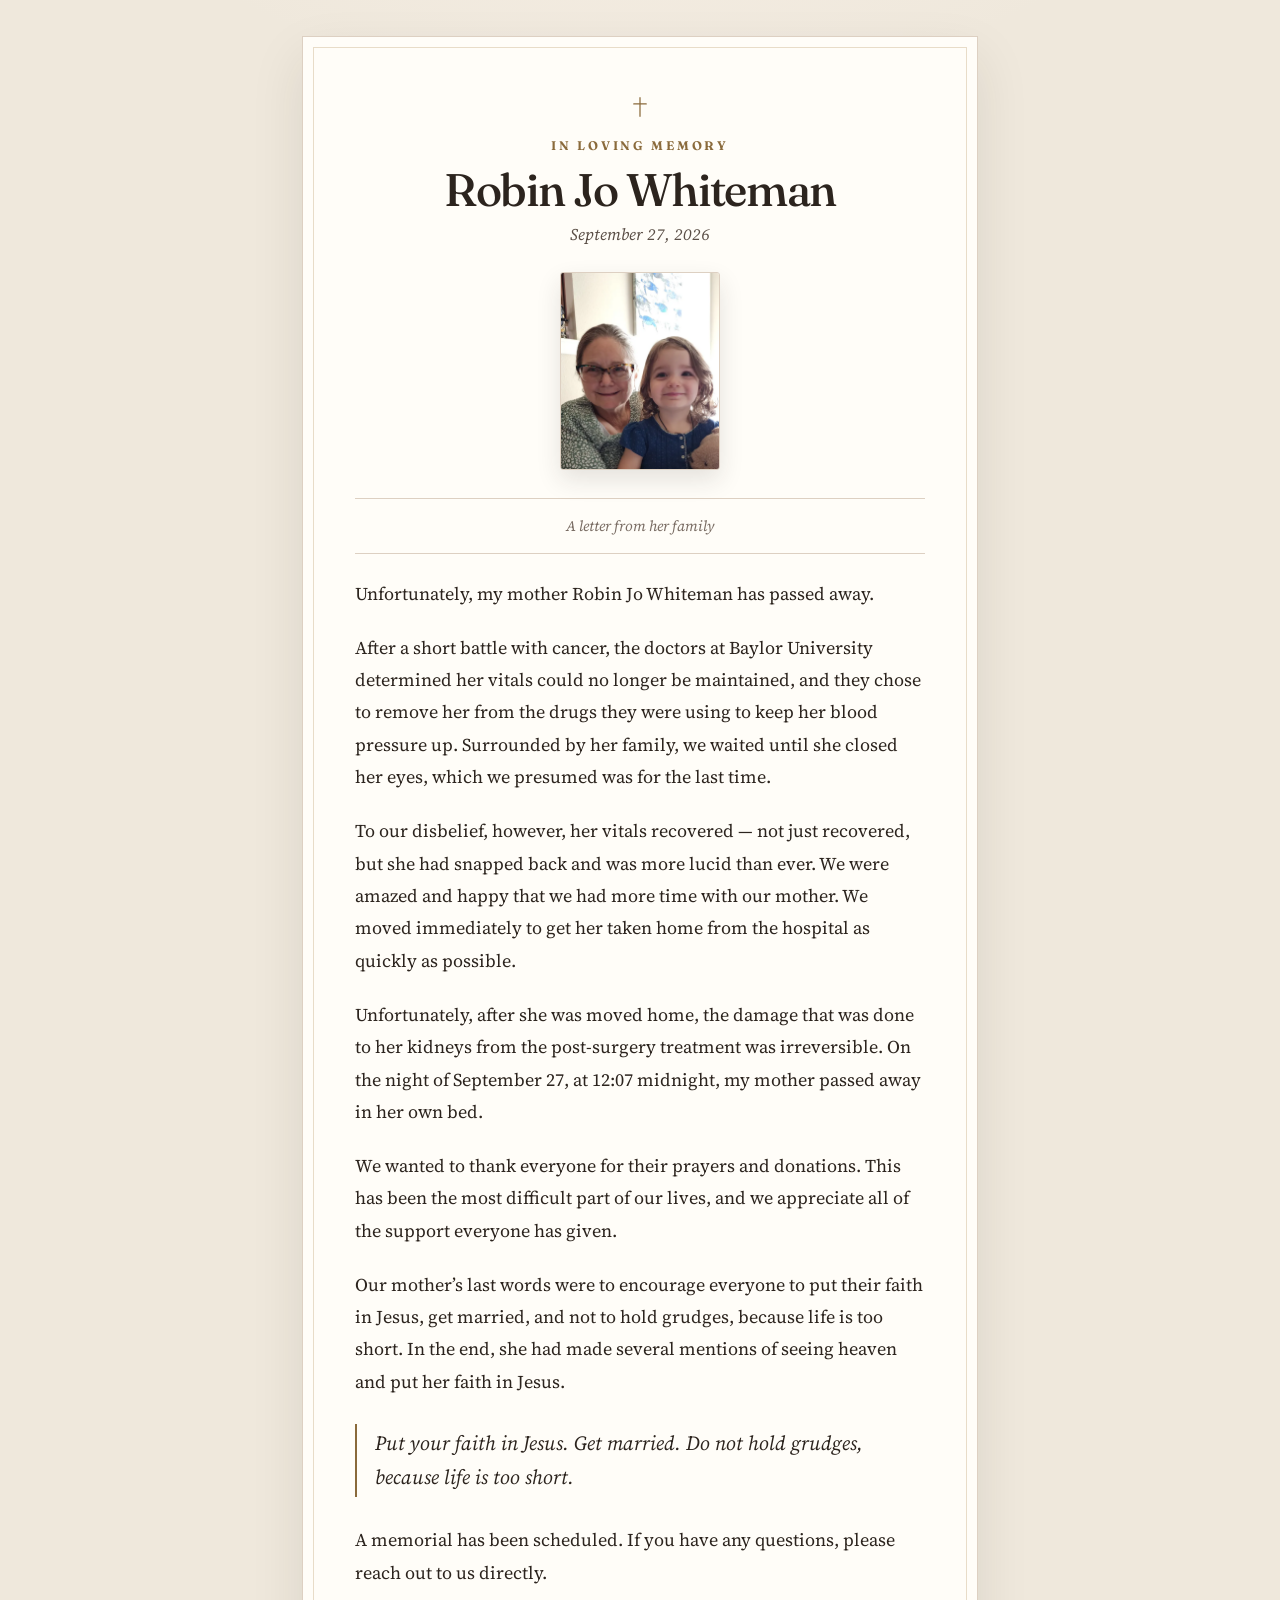
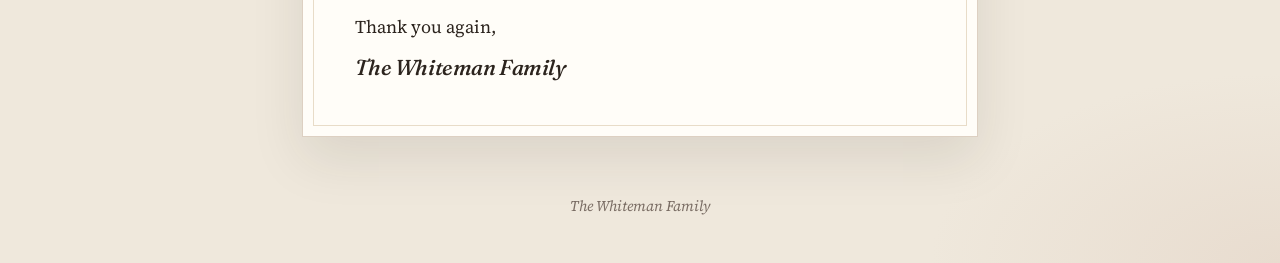
==== commit 490470db: "Add files via upload" ====
--- a/index.html
+++ b/index.html
@@ -35,7 +35,7 @@
   <link rel="preload" as="style" href="https://fonts.googleapis.com/css2?family=Fraunces:ital,opsz,wght@0,9..144,500;0,9..144,650;1,9..144,500&family=Source+Serif+4:ital,opsz,wght@0,8..60,400;0,8..60,600;1,8..60,400&display=swap">
   <link rel="stylesheet" href="https://fonts.googleapis.com/css2?family=Fraunces:ital,opsz,wght@0,9..144,500;0,9..144,650;1,9..144,500&family=Source+Serif+4:ital,opsz,wght@0,8..60,400;0,8..60,600;1,8..60,400&display=swap">
   <link rel="preload" as="image" href="assets/img/robin-sophie-640.webp" type="image/webp">
-  <link rel="stylesheet" href="assets/css/styles.css?v=16">
+  <link rel="stylesheet" href="assets/css/styles.css?v=17">
 
   <script type="application/ld+json">
   {
@@ -51,16 +51,7 @@
       "givenName": "Robin",
       "additionalName": "Jo",
       "familyName": "Whiteman",
-      "deathDate": "2026-09-27",
-      "homeLocation": {
-        "@type": "Place",
-        "address": {
-          "@type": "PostalAddress",
-          "addressLocality": "Mount Vernon",
-          "addressRegion": "TX",
-          "addressCountry": "US"
-        }
-      }
+      "deathDate": "2026-09-27"
     }
   }
   </script>
@@ -94,7 +85,6 @@
       </header>
 
       <div class="letter-meta">
-        <p>Mount Vernon, Texas</p>
         <p>A letter from her family</p>
       </div>
 
@@ -115,7 +105,7 @@
   </main>
 
   <footer class="site-footer">
-    <p>The Whiteman Family · Mount Vernon, Texas</p>
+    <p>The Whiteman Family</p>
   </footer>
 </body>
 </html>
--- a/assets/css/styles.css
+++ b/assets/css/styles.css
@@ -159,9 +159,7 @@
 
 .letter-meta {
   display: flex;
-  justify-content: space-between;
-  gap: 1rem;
-  flex-wrap: wrap;
+  justify-content: center;
   margin: 1.75rem 0 1.5rem;
   padding: 0.85rem 0;
   border-top: 1px solid var(--line);
@@ -169,6 +167,7 @@
   font-size: 0.92rem;
   font-style: italic;
   color: var(--muted);
+  text-align: center;
 }
 
 .letter-meta p {
@@ -248,10 +247,6 @@
     height: 10.2rem;
   }
 
-  .letter-meta {
-    flex-direction: column;
-    gap: 0.2rem;
-  }
 }
 
 @media print {
